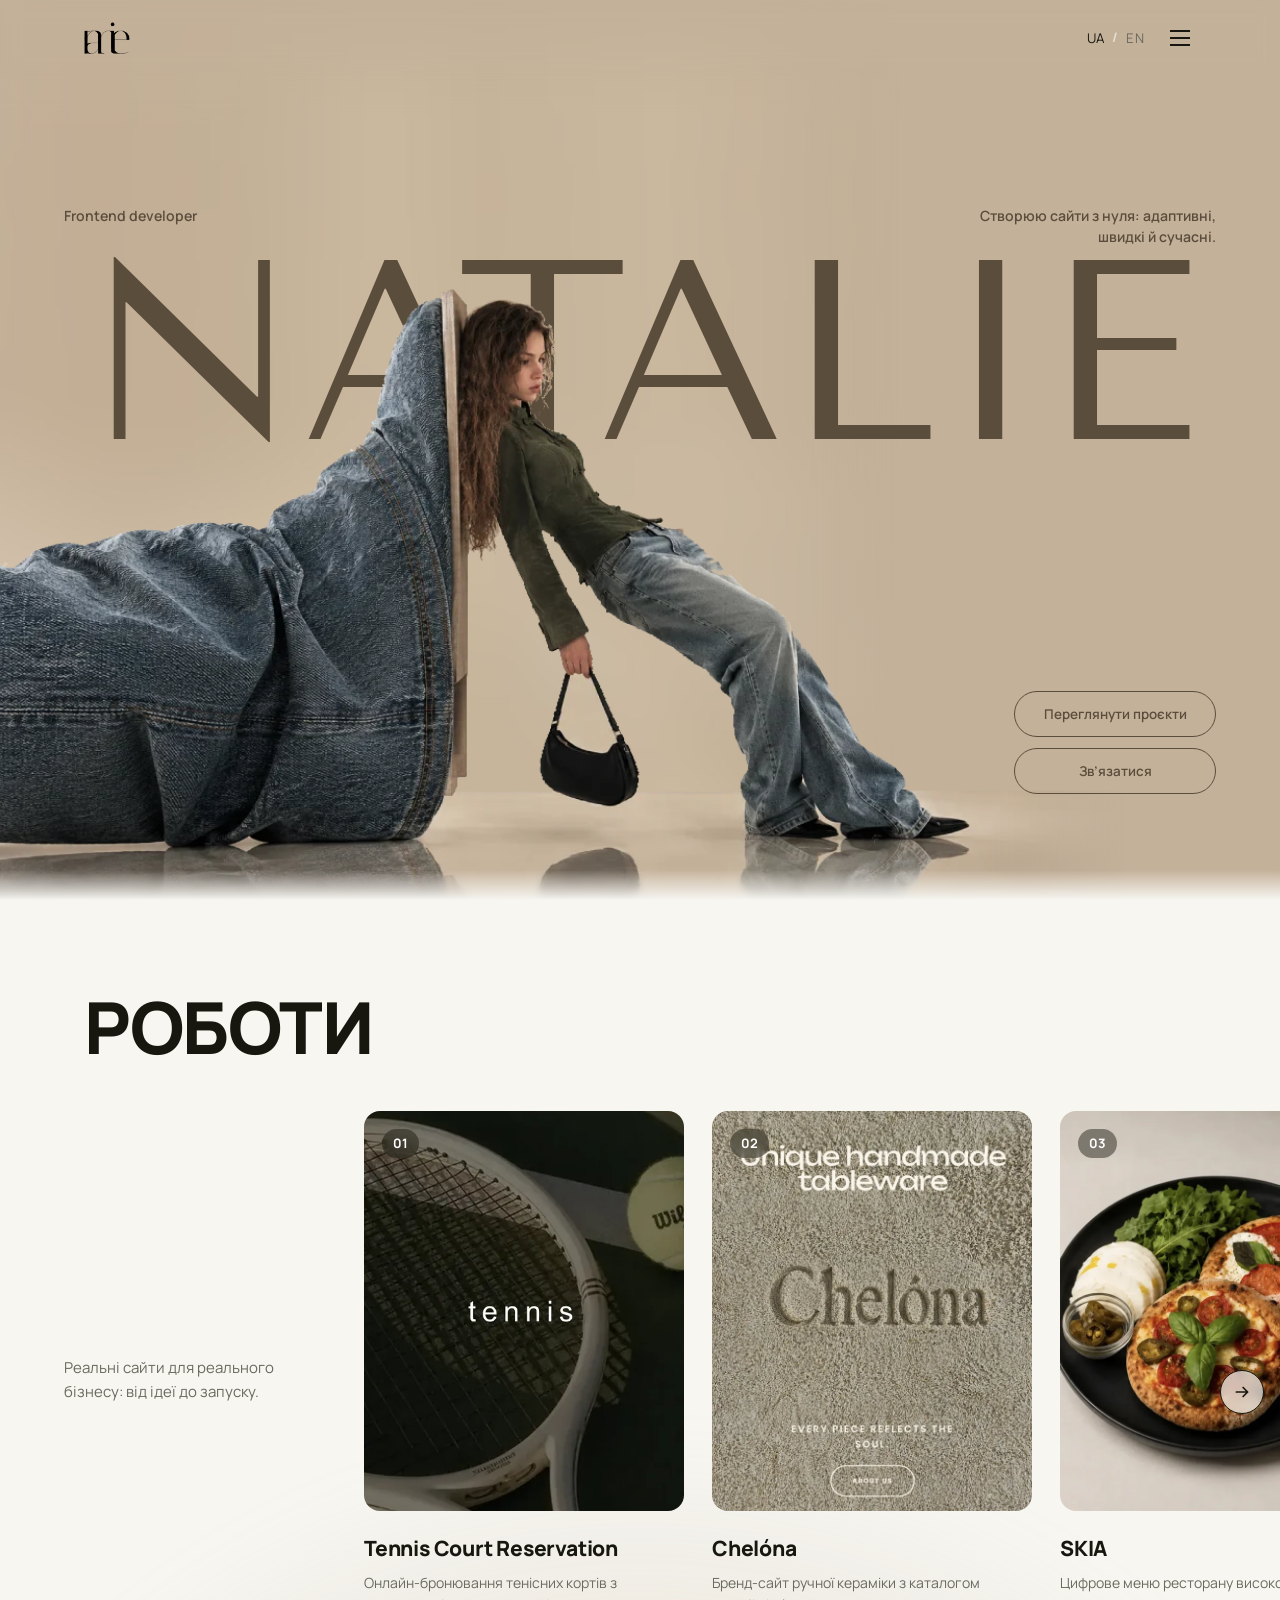
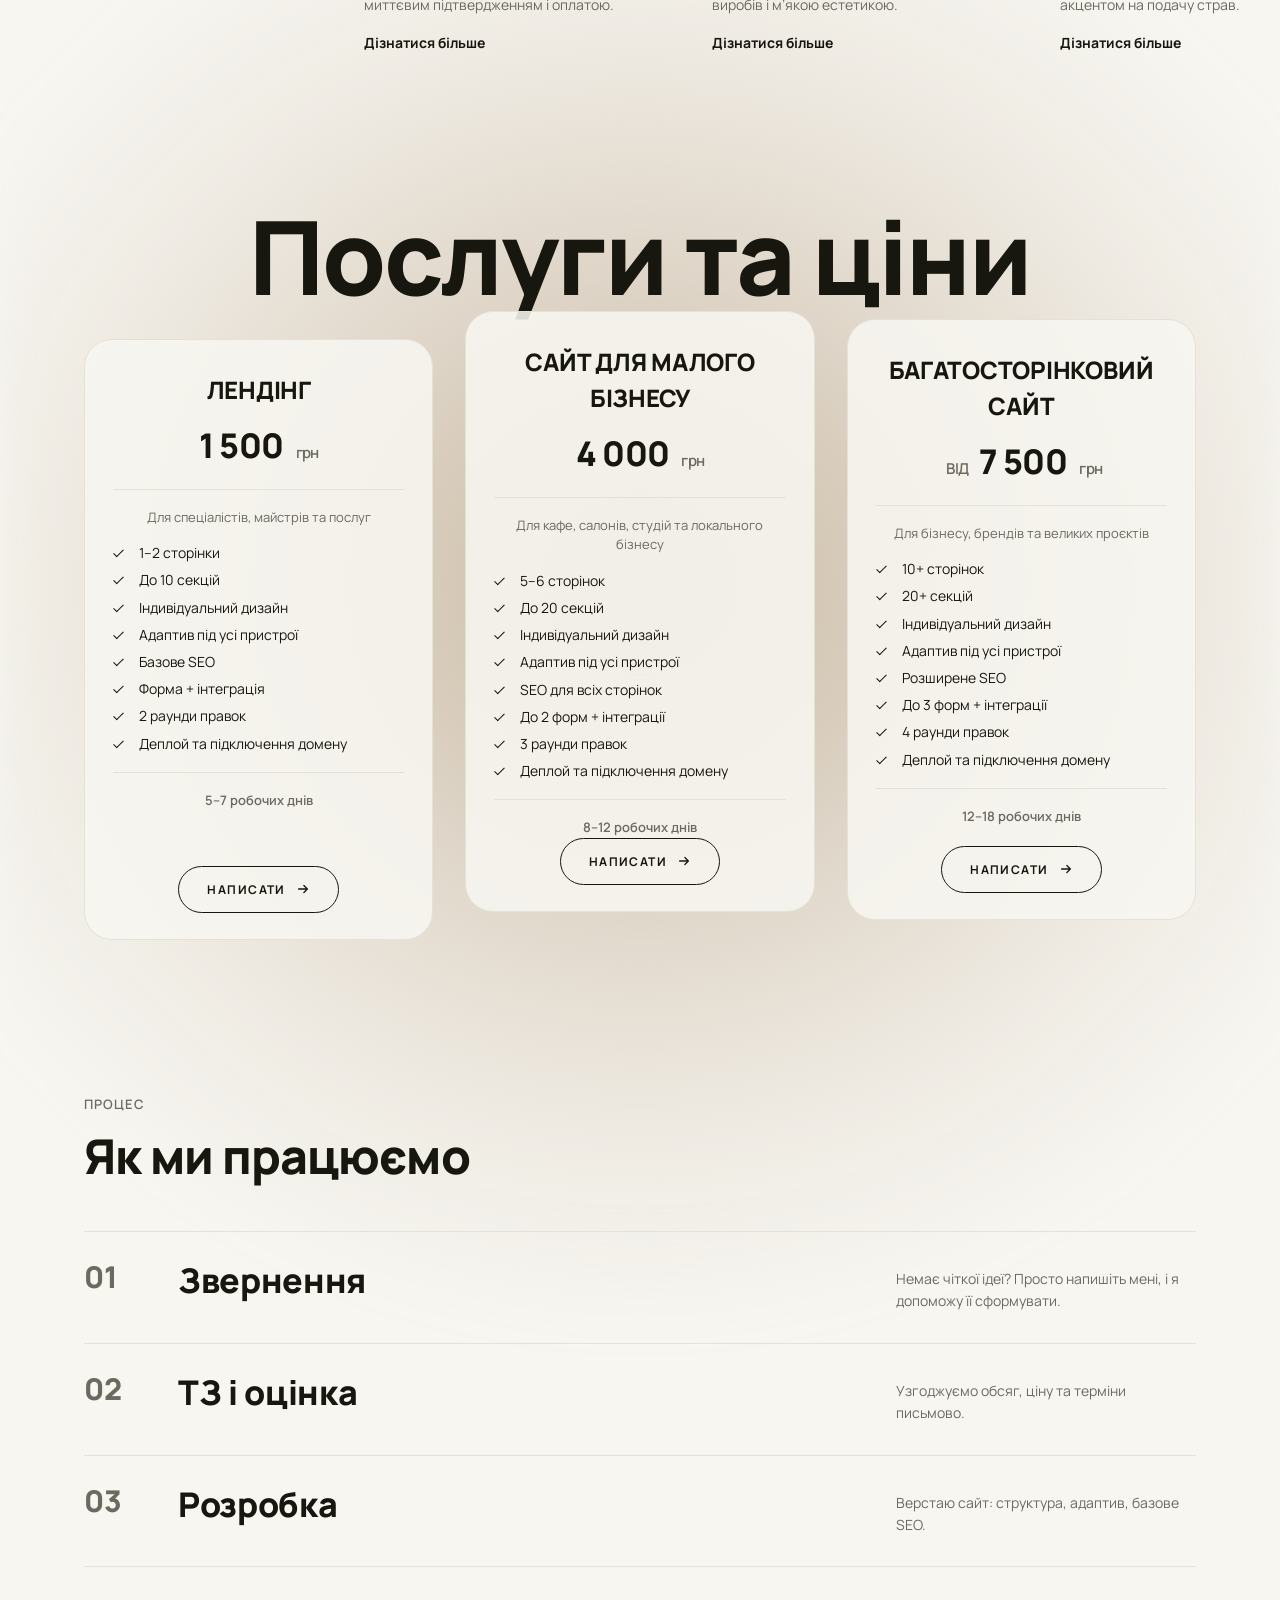
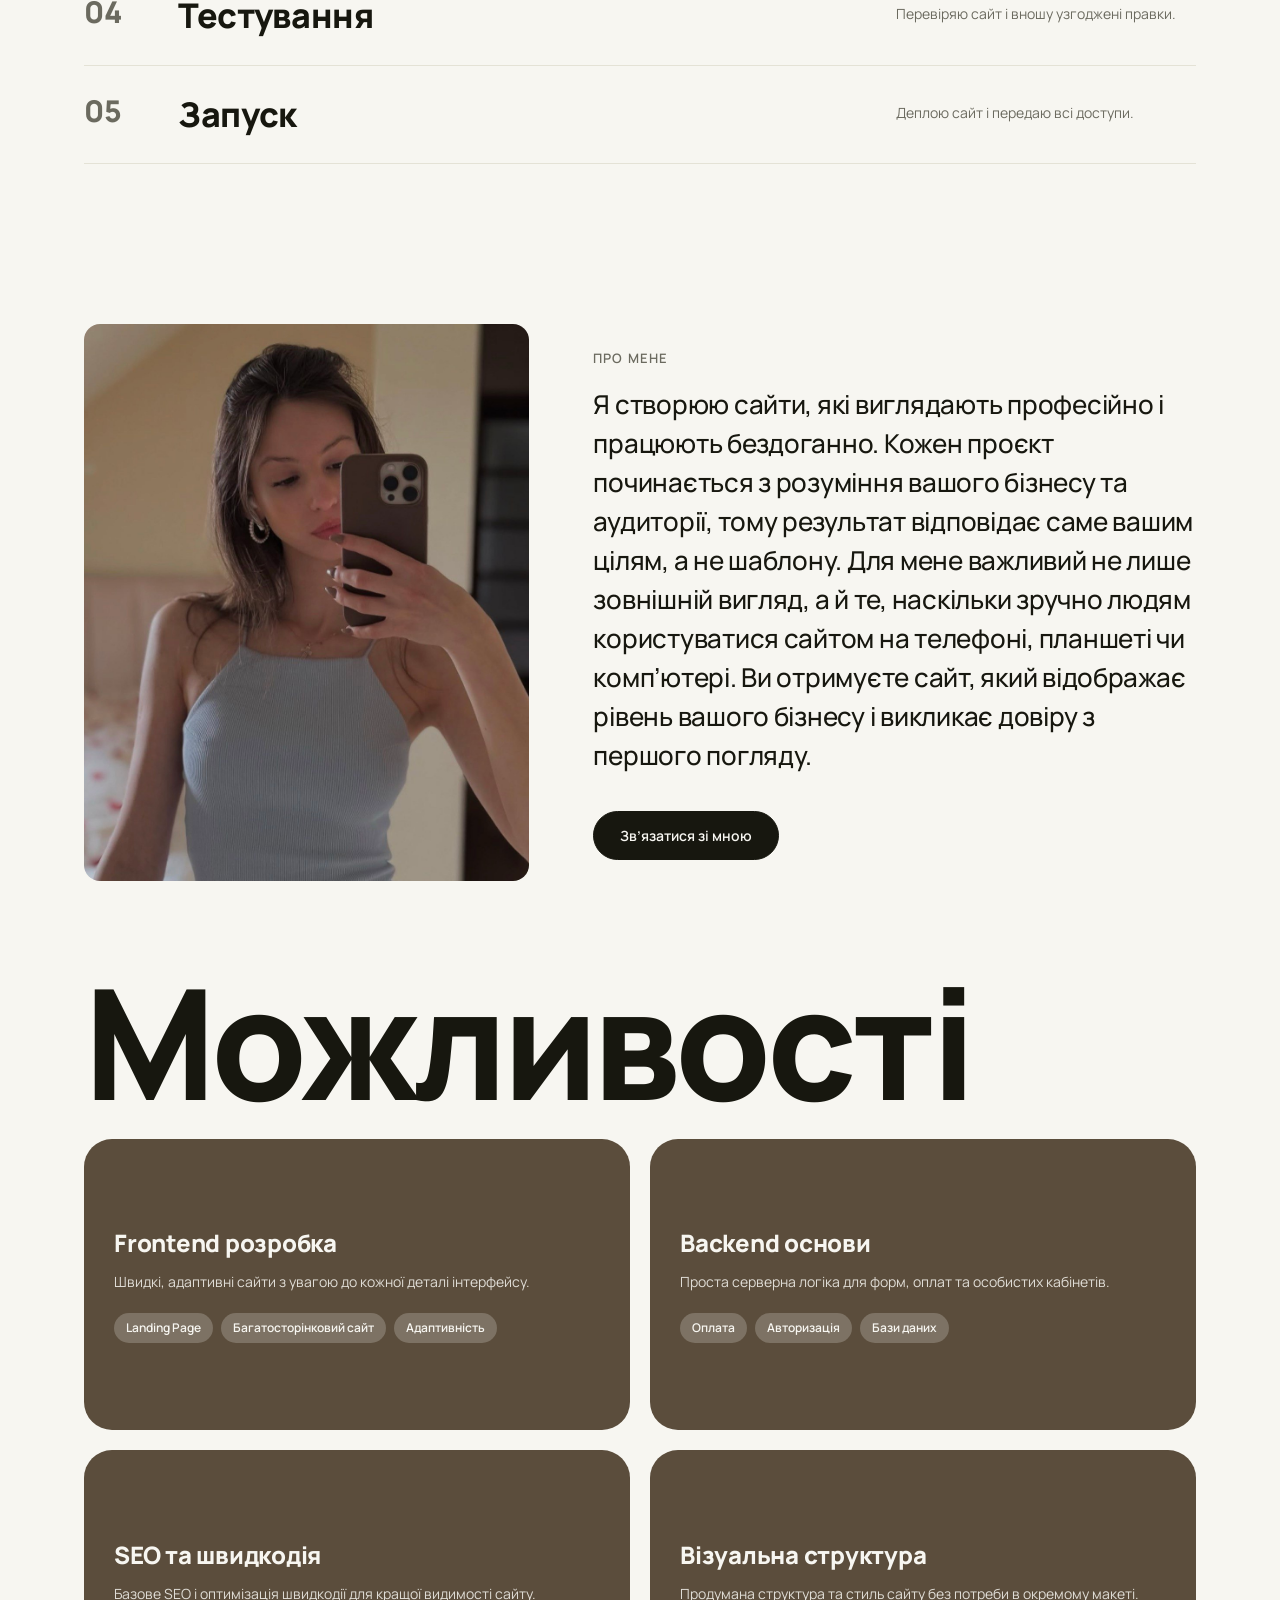
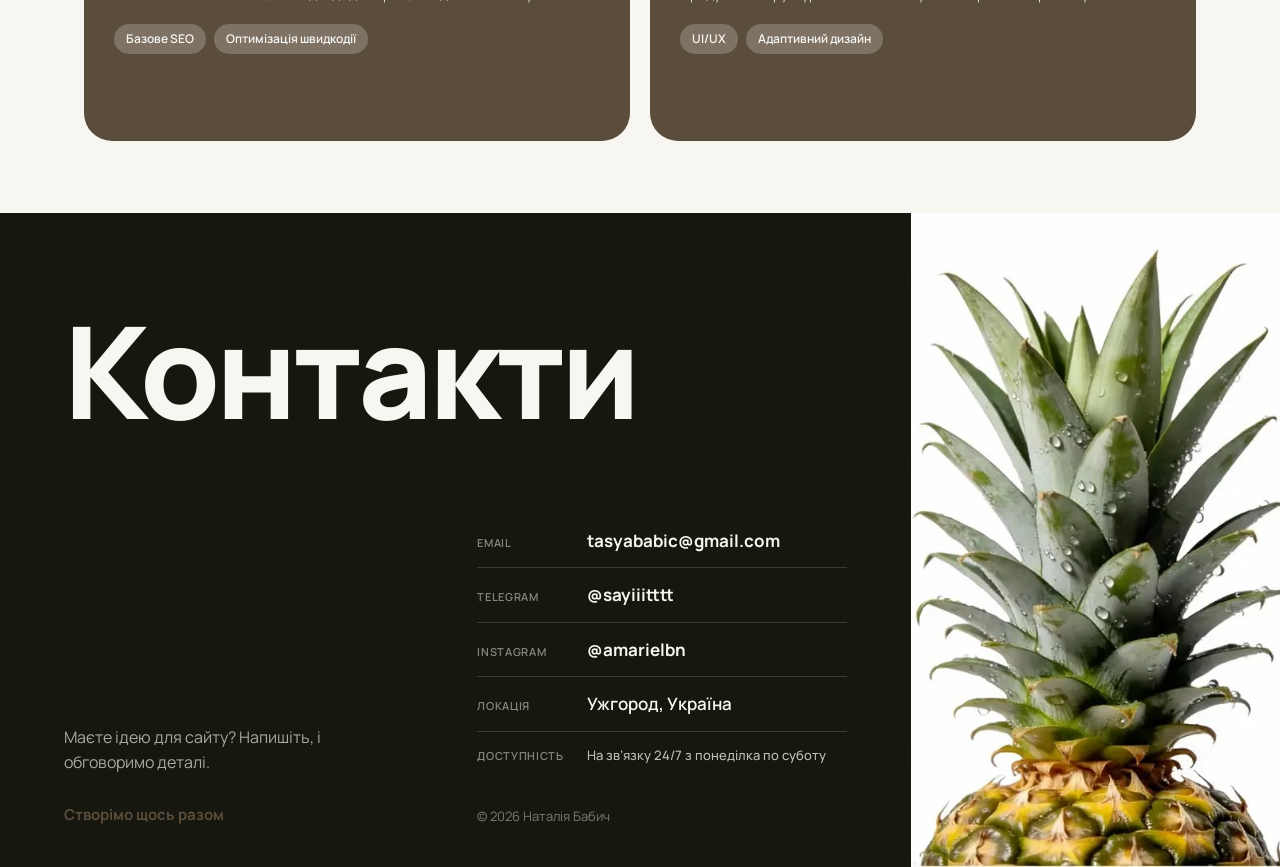
==== index.html @ 1474a28a "Center the NATALIE hero text horizontally" ====
<!DOCTYPE html>
<html lang="uk">
<head>
<meta charset="UTF-8" />
<meta name="viewport" content="width=device-width, initial-scale=1, maximum-scale=1, user-scalable=no" />
<title>Наталія Бабич, Frontend розробниця | Сайти для бізнесу</title>
<meta name="description" content="Створюю адаптивні, швидкі та сучасні сайти для малого бізнесу та спеціалістів. Індивідуальний код, базове SEO, доступні ціни." />
<meta name="author" content="Наталія Бабич" />
<link rel="canonical" href="https://amarielbn.vercel.app/" />

<meta property="og:type" content="website" />
<meta property="og:title" content="Наталія Бабич - Frontend розробниця" />
<meta property="og:description" content="Створюю адаптивні, швидкі та сучасні сайти для малого бізнесу та спеціалістів." />
<meta property="og:image" content="images/portfolio-photo1.jpeg" />
<meta name="twitter:card" content="summary_large_image" />

<link rel="icon" type="image/png" href="images/logo.png" />
<link rel="apple-touch-icon" href="images/logo.png" />
<link rel="preload" as="image" href="images/girl1.webp" fetchpriority="high" />
<link rel="preconnect" href="https://fonts.googleapis.com" />
<link rel="preconnect" href="https://fonts.gstatic.com" crossorigin />
<link href="https://fonts.googleapis.com/css2?family=Tenor+Sans&display=swap" rel="stylesheet" />
<link href="https://fonts.googleapis.com/css2?family=Manrope:wght@200;300;400;500;600;700;800&display=swap" rel="stylesheet" />

<link rel="stylesheet" href="css/variables.css?v=52" />
<link rel="stylesheet" href="css/base.css?v=52" />
<link rel="stylesheet" href="css/header.css?v=52" />
<link rel="stylesheet" href="css/hero.css?v=52" />
<link rel="stylesheet" href="css/projects.css?v=52" />
<link rel="stylesheet" href="css/services.css?v=52" />
<link rel="stylesheet" href="css/process.css?v=52" />
<link rel="stylesheet" href="css/about.css?v=52" />
<link rel="stylesheet" href="css/skills.css?v=52" />
<link rel="stylesheet" href="css/footer.css?v=52" />
<link rel="stylesheet" href="css/contact-modal.css?v=52" />

<script>
window.PAGE_I18N = {
  "__title": { uk: "Наталія Бабич - Frontend розробниця | Сайти для бізнесу", en: "Natalie Babych - Frontend Developer | Websites for Business" },
  "__description": { uk: "Створюю адаптивні, швидкі та сучасні сайти для малого бізнесу та спеціалістів. Індивідуальний код, базове SEO, доступні ціни.", en: "I build adaptive, fast and modern websites for small businesses and specialists. Custom code, basic SEO, accessible pricing." },

  "hero.eyebrow": { uk: "Frontend developer", en: "Frontend developer" },
  "hero.name.first": { uk: "Бабич", en: "Babych" },
  "hero.name.second": { uk: "Наталія", en: "Natalie" },
  "hero.tagline": { uk: "Створюю сайти з нуля: адаптивні, швидкі й сучасні.", en: "I build websites from scratch: adaptive, fast and modern." },
  "hero.cta.projects": { uk: "Переглянути проєкти", en: "View projects" },
  "hero.cta.contact": { uk: "Зв’язатися", en: "Get in touch" },

  "projects.title": { uk: "РОБОТИ", en: "WORK" },
  "projects.info": { uk: "Реальні сайти для реального бізнесу: від ідеї до запуску.", en: "Real websites for real businesses: from idea to launch." },
  "projects.learnMore": { uk: "Дізнатися більше", en: "Learn more" },

  "project.tennis.desc": { uk: "Онлайн-бронювання тенісних кортів з миттєвим підтвердженням і оплатою.", en: "Online tennis court booking with instant confirmation and payment." },
  "project.chelona.desc": { uk: "Бренд-сайт ручної кераміки з каталогом виробів і м’якою естетикою.", en: "A brand site for handmade ceramics with a soft aesthetic and product catalogue." },
  "project.skia.desc": { uk: "Цифрове меню ресторану високої кухні з акцентом на подачу страв.", en: "A digital menu for a fine-dining restaurant, focused on presenting each dish." },
  "project.vivienne.desc": { uk: "Портфоліо-сайт фотографки з портретною та lifestyle зйомкою.", en: "A portfolio site for a portrait and lifestyle photographer." },

  "services.tag": { uk: "Послуги", en: "Services" },
  "services.title": { uk: "Послуги та ціни", en: "Services & pricing" },




  "service.landing.name": { uk: "ЛЕНДІНГ", en: "LANDING PAGE" },
  "service.landing.for": { uk: "Для спеціалістів, майстрів та послуг", en: "For specialists, craftspeople and services" },
  "service.landing.f1": { uk: "1–2 сторінки", en: "1&ndash;2 pages" },
  "service.landing.f2": { uk: "До 10 секцій", en: "Up to 10 sections" },
  "service.landing.f3": { uk: "Індивідуальний дизайн", en: "Custom design" },
  "service.landing.f4": { uk: "Адаптив під усі пристрої", en: "Responsive on all devices" },
  "service.landing.f5": { uk: "Базове SEO", en: "Basic SEO" },
  "service.landing.f6": { uk: "Форма + інтеграція", en: "Form + integration" },
  "service.landing.f7": { uk: "2 раунди правок", en: "2 revision rounds" },
  "service.landing.f8": { uk: "Деплой та підключення домену", en: "Deployment and domain connection" },
  "service.landing.time": { uk: "5–7 робочих днів", en: "5&ndash;7 working days" },
  "service.business.name": { uk: "САЙТ ДЛЯ МАЛОГО БІЗНЕСУ", en: "SMALL BUSINESS WEBSITE" },
  "service.business.for": { uk: "Для кафе, салонів, студій та локального бізнесу", en: "For caf&eacute;s, salons, studios and local businesses" },
  "service.business.f1": { uk: "5–6 сторінок", en: "5&ndash;6 pages" },
  "service.business.f2": { uk: "До 20 секцій", en: "Up to 20 sections" },
  "service.business.f3": { uk: "Індивідуальний дизайн", en: "Custom design" },
  "service.business.f4": { uk: "Адаптив під усі пристрої", en: "Responsive on all devices" },
  "service.business.f5": { uk: "SEO для всіх сторінок", en: "SEO for all pages" },
  "service.business.f6": { uk: "До 2 форм + інтеграції", en: "Up to 2 forms + integrations" },
  "service.business.f7": { uk: "3 раунди правок", en: "3 revision rounds" },
  "service.business.f8": { uk: "Деплой та підключення домену", en: "Deployment and domain connection" },
  "service.business.time": { uk: "8–12 робочих днів", en: "8&ndash;12 working days" },
  "service.multipage.name": { uk: "БАГАТОСТОРІНКОВИЙ САЙТ", en: "MULTI-PAGE WEBSITE" },
  "service.multipage.for": { uk: "Для бізнесу, брендів та великих проєктів", en: "For businesses, brands and large projects" },
  "service.multipage.f1": { uk: "10+ сторінок", en: "10+ pages" },
  "service.multipage.f2": { uk: "20+ секцій", en: "20+ sections" },
  "service.multipage.f3": { uk: "Індивідуальний дизайн", en: "Custom design" },
  "service.multipage.f4": { uk: "Адаптив під усі пристрої", en: "Responsive on all devices" },
  "service.multipage.f5": { uk: "Розширене SEO", en: "Advanced SEO" },
  "service.multipage.f6": { uk: "До 3 форм + інтеграції", en: "Up to 3 forms + integrations" },
  "service.multipage.f7": { uk: "4 раунди правок", en: "4 revision rounds" },
  "service.multipage.f8": { uk: "Деплой та підключення домену", en: "Deployment and domain connection" },
  "service.multipage.time": { uk: "12–18 робочих днів", en: "12&ndash;18 working days" },
  "service.cta": { uk: "Написати", en: "Message me" },
  "service.priceFrom": { uk: "від", en: "from" },
  "service.currency": { uk: "грн", en: "UAH" },

  "process.tag": { uk: "Процес", en: "Process" },
  "process.title": { uk: "Як ми працюємо", en: "How we work" },

  "process.1.title": { uk: "Звернення", en: "Inquiry" },
  "process.1.summary": { uk: "Немає чіткої ідеї? Просто напишіть мені, і я допоможу її сформувати.", en: "No clear idea yet? Just reach out, and I’ll help you shape one." },
  "process.1.tag": { uk: "З ЧОГО ПОЧИНАЄМО", en: "WHERE WE START" },
  "process.1.p1": { uk: "Опис бізнесу і задачі", en: "Business and task overview" },
  "process.1.p2": { uk: "Перші уточнення", en: "First clarifying questions" },

  "process.2.title": { uk: "ТЗ і оцінка", en: "Scope & quote" },
  "process.2.summary": { uk: "Узгоджуємо обсяг, ціну та терміни письмово.", en: "We agree on scope, price and timeline in writing." },
  "process.2.tag": { uk: "СПІЛЬНА ТОЧКА ВІДЛІКУ", en: "A SHARED STARTING POINT" },
  "process.2.p1": { uk: "Технічне завдання", en: "Written scope of work" },
  "process.2.p2": { uk: "Фіксована ціна й термін", en: "Fixed price and deadline" },

  "process.3.title": { uk: "Розробка", en: "Design & build" },
  "process.3.summary": { uk: "Верстаю сайт: структура, адаптив, базове SEO.", en: "I build the site: structure, responsive layout, basic SEO." },
  "process.3.tag": { uk: "ДЕ НАРОДЖУЄТЬСЯ САЙТ", en: "WHERE THE SITE TAKES SHAPE" },
  "process.3.p1": { uk: "Індивідуальний код", en: "Custom-built code" },
  "process.3.p2": { uk: "Адаптація під усі екрани", en: "Adapted for every screen" },

  "process.4.title": { uk: "Тестування", en: "Testing" },
  "process.4.summary": { uk: "Перевіряю сайт і вношу узгоджені правки.", en: "I test the site and apply agreed revisions." },
  "process.4.tag": { uk: "ПЕРЕД ЗАПУСКОМ", en: "BEFORE LAUNCH" },
  "process.4.p1": { uk: "Кросбраузерна перевірка", en: "Cross-browser testing" },
  "process.4.p2": { uk: "Раунд правок у межах ТЗ", en: "Revisions within scope" },

  "process.5.title": { uk: "Запуск", en: "Launch" },
  "process.5.summary": { uk: "Деплою сайт і передаю всі доступи.", en: "I deploy the site and hand over full access." },
  "process.5.tag": { uk: "ГОТОВО ДО РОБОТИ", en: "READY TO GO" },
  "process.5.p1": { uk: "Підключення домену", en: "Domain connection" },
  "process.5.p2": { uk: "Готовий сайт у вас на руках", en: "A finished site, fully yours" },

  "about.tag": { uk: "Про мене", en: "About" },
  "about.text": {
    uk: "Я створюю сайти, які виглядають професійно і працюють бездоганно. Кожен проєкт починається з розуміння вашого бізнесу та аудиторії, тому результат відповідає саме вашим цілям, а не шаблону. Для мене важливий не лише зовнішній вигляд, а й те, наскільки зручно людям користуватися сайтом на телефоні, планшеті чи комп’ютері. Ви отримуєте сайт, який відображає рівень вашого бізнесу і викликає довіру з першого погляду.",
    en: "I build websites that look professional and work flawlessly. Every project starts with understanding your business and your audience, so the result matches your goals rather than a template. What matters to me is not only how a website looks, but how comfortably people can use it on a phone, tablet or desktop. You get a website that reflects the level of your business and builds trust from the very first look."
  },
  "about.cta": { uk: "Зв’язатися зі мною", en: "Get in touch" },

  "skills.headline": { uk: "Можливості", en: "Capabilities" },

  "skill.frontend.name": { uk: "Frontend розробка", en: "Frontend development" },
  "skill.frontend.desc": { uk: "Швидкі, адаптивні сайти з увагою до кожної деталі інтерфейсу.", en: "Fast, responsive websites with attention to every interface detail." },
  "skill.frontend.t1": { uk: "Landing Page", en: "Landing Page" },
  "skill.frontend.t2": { uk: "Багатосторінковий сайт", en: "Multi-page site" },
  "skill.frontend.t3": { uk: "Адаптивність", en: "Responsive design" },

  "skill.backend.name": { uk: "Backend основи", en: "Backend essentials" },
  "skill.backend.desc": { uk: "Проста серверна логіка для форм, оплат та особистих кабінетів.", en: "Simple server-side logic for forms, payments and user accounts." },
  "skill.backend.t1": { uk: "Оплата", en: "Payments" },
  "skill.backend.t2": { uk: "Авторизація", en: "Authentication" },
  "skill.backend.t3": { uk: "Бази даних", en: "Data storage" },

  "skill.seo.name": { uk: "SEO та швидкодія", en: "SEO & performance" },
  "skill.seo.desc": { uk: "Базове SEO і оптимізація швидкодії для кращої видимості сайту.", en: "Basic SEO and performance optimisation for better visibility." },
  "skill.seo.t1": { uk: "Базове SEO", en: "Basic SEO" },
  "skill.seo.t2": { uk: "Оптимізація швидкодії", en: "Speed optimisation" },

  "skill.design.name": { uk: "Візуальна структура", en: "Visual direction" },
  "skill.design.desc": { uk: "Продумана структура та стиль сайту без потреби в окремому макеті.", en: "A considered layout and style, no separate design file required." },
  "skill.design.t1": { uk: "UI/UX", en: "UI/UX" },
  "skill.design.t2": { uk: "Адаптивний дизайн", en: "Responsive design" }
};
</script>

<script type="application/ld+json">
{
  "@context": "https://schema.org",
  "@type": "ProfessionalService",
  "name": "Наталія Бабич, Frontend розробниця",
  "url": "https://amarielbn.vercel.app/",
  "image": "https://amarielbn.vercel.app/images/portfolio-photo1.jpeg",
  "description": "Розробка адаптивних, швидких сайтів для малого бізнесу та спеціалістів.",
  "email": "tasyababic@gmail.com",
  "areaServed": "UA",
  "founder": {
    "@type": "Person",
    "name": "Наталія Бабич"
  },
  "sameAs": [
    "https://t.me/sayiiitttt",
    "https://www.instagram.com/amarielbn?stkn=MTI4dDVxYmJ3NGdxbg%3D%3D&utm_source=qr"
  ]
}
</script>
</head>
<body>

<header class="header">
  <div class="container header__inner">
    <a href="#top" class="header__logo" aria-label="Наталія Бабич"><img src="images/logo.png" alt="Наталія Бабич" /></a>
    <nav class="header__nav">
      <ul class="header__nav-list">
        <li><a class="header__nav-link" data-i18n="nav.projects" href="#projects">Проєкти</a></li>
        <li><a class="header__nav-link" data-i18n="nav.services" href="#services">Послуги</a></li>
        <li><a class="header__nav-link" data-i18n="nav.process" href="#process">Процес</a></li>
        <li><a class="header__nav-link" data-i18n="nav.about" href="#about">Про мене</a></li>
        <li><a class="header__nav-link" data-i18n="nav.skills" href="#skills">Можливості</a></li>
        <li><a class="header__nav-link" data-i18n="nav.contact" href="#contact">Контакти</a></li>
      </ul>
      <div class="header__actions">
        <div class="lang-switch">
          <button class="lang-switch__btn" data-lang="uk">UA</button>
          <span class="lang-switch__divider">/</span>
          <button class="lang-switch__btn" data-lang="en">EN</button>
        </div>
        <button class="header__burger" aria-label="Menu">
          <span></span><span></span><span></span>
        </button>
      </div>
    </nav>
  </div>
</header>

<main id="top">

  <section class="hero" id="hero">
    <img class="hero__image hero__image--wall" src="images/wall.jpg" alt="" fetchpriority="high" decoding="async" />
    <h1 class="hero__name" translate="no">NATALIE</h1>
    <img class="hero__image hero__image--girl" src="images/girl1.webp" alt="Наталія Бабич" fetchpriority="high" decoding="async" />
    <div class="hero__blur" aria-hidden="true"></div>

    <div class="hero__content">
      <div class="hero__meta">
        <p class="hero__eyebrow" data-i18n="hero.eyebrow">Frontend developer</p>
        <p class="hero__tagline" data-i18n="hero.tagline">Створюю сайти з нуля: адаптивні, швидкі й сучасні.</p>
      </div>
      <div class="hero__actions">
        <a class="hero__btn" href="#projects" data-i18n="hero.cta.projects">Переглянути проєкти</a>
        <a class="hero__btn" href="#contact" data-i18n="hero.cta.contact">Зв&rsquo;язатися</a>
      </div>
    </div>
  </section>

  <section class="section projects" id="projects">
    <div class="container">
      <h2 class="section-title" data-i18n="projects.title">РОБОТИ</h2>
    </div>

    <div class="projects__row">
      <div class="projects__info">
        <p class="projects__info-text" data-i18n="projects.info">Реальні сайти для реального бізнесу: від ідеї до запуску.</p>
      </div>

      <div class="projects__track-wrap">
      <div class="projects__track hide-scrollbar">

        <a class="project-card" href="project/tennis-court-reservation.html">
          <div class="project-card__frame">
            <span class="project-card__num">01</span>
            <img src="images/tennis-img.webp" alt="превʼю проєкту Tennis Court Reservation" loading="lazy" />
          </div>
          <div class="project-card__body">
            <h3 class="project-card__name">Tennis Court Reservation</h3>
            <p class="project-card__desc" data-i18n="project.tennis.desc">Онлайн-бронювання тенісних кортів з миттєвим підтвердженням і оплатою.</p>
            <span class="project-card__link" data-i18n="projects.learnMore">Дізнатися більше
              <svg width="14" height="14" viewBox="0 0 16 16" fill="none"><path d="M3 8H13M13 8L9 4M13 8L9 12" stroke="currentColor" stroke-width="1.5" stroke-linecap="round" stroke-linejoin="round"/></svg>
            </span>
          </div>
        </a>

        <a class="project-card" href="project/chelona.html">
          <div class="project-card__frame">
            <span class="project-card__num">02</span>
            <img src="images/chelona-img.webp" alt="превʼю проєкту Chelóna" loading="lazy" />
          </div>
          <div class="project-card__body">
            <h3 class="project-card__name">Chel&oacute;na</h3>
            <p class="project-card__desc" data-i18n="project.chelona.desc">Бренд-сайт ручної кераміки з каталогом виробів і м&rsquo;якою естетикою.</p>
            <span class="project-card__link" data-i18n="projects.learnMore">Дізнатися більше
              <svg width="14" height="14" viewBox="0 0 16 16" fill="none"><path d="M3 8H13M13 8L9 4M13 8L9 12" stroke="currentColor" stroke-width="1.5" stroke-linecap="round" stroke-linejoin="round"/></svg>
            </span>
          </div>
        </a>

        <a class="project-card" href="project/skia.html">
          <div class="project-card__frame">
            <span class="project-card__num">03</span>
            <img src="images/menu-img.webp" alt="превʼю проєкту SKIA" loading="lazy" />
          </div>
          <div class="project-card__body">
            <h3 class="project-card__name">SKIA</h3>
            <p class="project-card__desc" data-i18n="project.skia.desc">Цифрове меню ресторану високої кухні з акцентом на подачу страв.</p>
            <span class="project-card__link" data-i18n="projects.learnMore">Дізнатися більше
              <svg width="14" height="14" viewBox="0 0 16 16" fill="none"><path d="M3 8H13M13 8L9 4M13 8L9 12" stroke="currentColor" stroke-width="1.5" stroke-linecap="round" stroke-linejoin="round"/></svg>
            </span>
          </div>
        </a>

        <a class="project-card" href="project/vivienne-beaumont.html">
          <div class="project-card__frame">
            <span class="project-card__num">04</span>
            <img src="images/vivienne-img.webp" alt="превʼю проєкту Vivienne Beaumont" loading="lazy" />
          </div>
          <div class="project-card__body">
            <h3 class="project-card__name">Vivienne Beaumont</h3>
            <p class="project-card__desc" data-i18n="project.vivienne.desc">Портфоліо-сайт фотографки з портретною та lifestyle зйомкою.</p>
            <span class="project-card__link" data-i18n="projects.learnMore">Дізнатися більше
              <svg width="14" height="14" viewBox="0 0 16 16" fill="none"><path d="M3 8H13M13 8L9 4M13 8L9 12" stroke="currentColor" stroke-width="1.5" stroke-linecap="round" stroke-linejoin="round"/></svg>
            </span>
          </div>
        </a>

      </div>
      <button type="button" class="projects__next" aria-label="Next projects">
        <svg width="18" height="18" viewBox="0 0 16 16" fill="none"><path d="M3 8H13M13 8L9 4M13 8L9 12" stroke="currentColor" stroke-width="1.5" stroke-linecap="round" stroke-linejoin="round"/></svg>
      </button>
      </div>
    </div>
  </section>

  <section class="section services" id="services">
    <div class="container">
      <h2 class="section-title services__title" data-i18n="services.title">Послуги та ціни</h2>

      <div class="services__grid" style="margin-top:40px;">

        <div class="service-card">
          <div class="service-card__top">
            <h3 class="service-card__name" data-i18n="service.landing.name">ЛЕНДІНГ</h3>
            <p class="service-card__for" data-i18n="service.landing.for">Для спеціалістів, майстрів та послуг</p>
            <p class="service-card__price">1 500 <span data-i18n="service.currency">грн</span></p>
          </div>
          <ul class="service-card__list">
            <li data-i18n="service.landing.f1">1–2 сторінки</li>
            <li data-i18n="service.landing.f2">До 10 секцій</li>
            <li data-i18n="service.landing.f3">Індивідуальний дизайн</li>
            <li data-i18n="service.landing.f4">Адаптив під усі пристрої</li>
            <li data-i18n="service.landing.f5">Базове SEO</li>
            <li data-i18n="service.landing.f6">Форма + інтеграція</li>
            <li data-i18n="service.landing.f7">2 раунди правок</li>
            <li data-i18n="service.landing.f8">Деплой та підключення домену</li>
          </ul>
          <p class="service-card__time" data-i18n="service.landing.time">5–7 робочих днів</p>
          <button type="button" class="service-card__cta js-contact-trigger">
            <span data-i18n="service.cta">Написати</span>
            <svg width="14" height="14" viewBox="0 0 16 16" fill="none"><path d="M3 8H13M13 8L9 4M13 8L9 12" stroke="currentColor" stroke-width="1.5" stroke-linecap="round" stroke-linejoin="round"/></svg>
          </button>
        </div>

        <div class="service-card">
          <div class="service-card__top">
            <h3 class="service-card__name" data-i18n="service.business.name">САЙТ ДЛЯ МАЛОГО БІЗНЕСУ</h3>
            <p class="service-card__for" data-i18n="service.business.for">Для кафе, салонів, студій та локального бізнесу</p>
            <p class="service-card__price">4 000 <span data-i18n="service.currency">грн</span></p>
          </div>
          <ul class="service-card__list">
            <li data-i18n="service.business.f1">5–6 сторінок</li>
            <li data-i18n="service.business.f2">До 20 секцій</li>
            <li data-i18n="service.business.f3">Індивідуальний дизайн</li>
            <li data-i18n="service.business.f4">Адаптив під усі пристрої</li>
            <li data-i18n="service.business.f5">SEO для всіх сторінок</li>
            <li data-i18n="service.business.f6">До 2 форм + інтеграції</li>
            <li data-i18n="service.business.f7">3 раунди правок</li>
            <li data-i18n="service.business.f8">Деплой та підключення домену</li>
          </ul>
          <p class="service-card__time" data-i18n="service.business.time">8–12 робочих днів</p>
          <button type="button" class="service-card__cta js-contact-trigger">
            <span data-i18n="service.cta">Написати</span>
            <svg width="14" height="14" viewBox="0 0 16 16" fill="none"><path d="M3 8H13M13 8L9 4M13 8L9 12" stroke="currentColor" stroke-width="1.5" stroke-linecap="round" stroke-linejoin="round"/></svg>
          </button>
        </div>

        <div class="service-card">
          <div class="service-card__top">
            <h3 class="service-card__name" data-i18n="service.multipage.name">БАГАТОСТОРІНКОВИЙ САЙТ</h3>
            <p class="service-card__for" data-i18n="service.multipage.for">Для бізнесу, брендів та великих проєктів</p>
            <p class="service-card__price"><span class="service-card__from" data-i18n="service.priceFrom">від</span> 7 500 <span data-i18n="service.currency">грн</span></p>
          </div>
          <ul class="service-card__list">
            <li data-i18n="service.multipage.f1">10+ сторінок</li>
            <li data-i18n="service.multipage.f2">20+ секцій</li>
            <li data-i18n="service.multipage.f3">Індивідуальний дизайн</li>
            <li data-i18n="service.multipage.f4">Адаптив під усі пристрої</li>
            <li data-i18n="service.multipage.f5">Розширене SEO</li>
            <li data-i18n="service.multipage.f6">До 3 форм + інтеграції</li>
            <li data-i18n="service.multipage.f7">4 раунди правок</li>
            <li data-i18n="service.multipage.f8">Деплой та підключення домену</li>
          </ul>
          <p class="service-card__time" data-i18n="service.multipage.time">12–18 робочих днів</p>
          <button type="button" class="service-card__cta js-contact-trigger">
            <span data-i18n="service.cta">Написати</span>
            <svg width="14" height="14" viewBox="0 0 16 16" fill="none"><path d="M3 8H13M13 8L9 4M13 8L9 12" stroke="currentColor" stroke-width="1.5" stroke-linecap="round" stroke-linejoin="round"/></svg>
          </button>
        </div>

      </div>
    </div>
  </section>

  <section class="section process" id="process">
    <div class="container">
      <p class="section-tag" data-i18n="process.tag">Процес</p>
      <h2 class="section-title" style="margin-bottom:48px;" data-i18n="process.title">Як ми працюємо</h2>

      <div class="process__list">

        <div class="process-item">
          <div class="process-item__row">
            <span class="process-item__num">01</span>
            <h3 class="process-item__title" data-i18n="process.1.title">Звернення</h3>
            <p class="process-item__summary" data-i18n="process.1.summary">Немає чіткої ідеї? Просто напишіть мені, і я допоможу її сформувати.</p>
          </div>
          <div class="process-item__extra">
            <span></span>
            <p class="process-item__tag" data-i18n="process.1.tag">З ЧОГО ПОЧИНАЄМО</p>
            <span></span>
          </div>
          <div class="process-item__extra">
            <span></span>
            <ul class="process-item__points">
              <li data-i18n="process.1.p1">Опис бізнесу і задачі</li>
              <li data-i18n="process.1.p2">Перші уточнення</li>
            </ul>
            <span></span>
          </div>
        </div>

        <div class="process-item">
          <div class="process-item__row">
            <span class="process-item__num">02</span>
            <h3 class="process-item__title" data-i18n="process.2.title">ТЗ і оцінка</h3>
            <p class="process-item__summary" data-i18n="process.2.summary">Узгоджуємо обсяг, ціну та терміни письмово.</p>
          </div>
          <div class="process-item__extra">
            <span></span>
            <p class="process-item__tag" data-i18n="process.2.tag">СПІЛЬНА ТОЧКА ВІДЛІКУ</p>
            <span></span>
          </div>
          <div class="process-item__extra">
            <span></span>
            <ul class="process-item__points">
              <li data-i18n="process.2.p1">Технічне завдання</li>
              <li data-i18n="process.2.p2">Фіксована ціна й термін</li>
            </ul>
            <span></span>
          </div>
        </div>

        <div class="process-item">
          <div class="process-item__row">
            <span class="process-item__num">03</span>
            <h3 class="process-item__title" data-i18n="process.3.title">Розробка</h3>
            <p class="process-item__summary" data-i18n="process.3.summary">Верстаю сайт: структура, адаптив, базове SEO.</p>
          </div>
          <div class="process-item__extra">
            <span></span>
            <p class="process-item__tag" data-i18n="process.3.tag">ДЕ НАРОДЖУЄТЬСЯ САЙТ</p>
            <span></span>
          </div>
          <div class="process-item__extra">
            <span></span>
            <ul class="process-item__points">
              <li data-i18n="process.3.p1">Індивідуальний код</li>
              <li data-i18n="process.3.p2">Адаптація під усі екрани</li>
            </ul>
            <span></span>
          </div>
        </div>

        <div class="process-item">
          <div class="process-item__row">
            <span class="process-item__num">04</span>
            <h3 class="process-item__title" data-i18n="process.4.title">Тестування</h3>
            <p class="process-item__summary" data-i18n="process.4.summary">Перевіряю сайт і вношу узгоджені правки.</p>
          </div>
          <div class="process-item__extra">
            <span></span>
            <p class="process-item__tag" data-i18n="process.4.tag">ПЕРЕД ЗАПУСКОМ</p>
            <span></span>
          </div>
          <div class="process-item__extra">
            <span></span>
            <ul class="process-item__points">
              <li data-i18n="process.4.p1">Кросбраузерна перевірка</li>
              <li data-i18n="process.4.p2">Раунд правок у межах ТЗ</li>
            </ul>
            <span></span>
          </div>
        </div>

        <div class="process-item">
          <div class="process-item__row">
            <span class="process-item__num">05</span>
            <h3 class="process-item__title" data-i18n="process.5.title">Запуск</h3>
            <p class="process-item__summary" data-i18n="process.5.summary">Деплою сайт і передаю всі доступи.</p>
          </div>
          <div class="process-item__extra">
            <span></span>
            <p class="process-item__tag" data-i18n="process.5.tag">ГОТОВО ДО РОБОТИ</p>
            <span></span>
          </div>
          <div class="process-item__extra">
            <span></span>
            <ul class="process-item__points">
              <li data-i18n="process.5.p1">Підключення домену</li>
              <li data-i18n="process.5.p2">Готовий сайт у вас на руках</li>
            </ul>
            <span></span>
          </div>
        </div>

      </div>
    </div>
  </section>

  <section class="about" id="about">
    <div class="container about__inner">
      <div class="about__photo">
        <img src="images/about-me-photo.jpeg" alt="Наталія Бабич" loading="lazy" decoding="async" />
      </div>
      <div>
        <p class="section-tag" data-i18n="about.tag">Про мене</p>
        <p class="about__text" data-i18n="about.text">Я створюю сайти, які виглядають професійно і працюють бездоганно. Кожен проєкт починається з розуміння вашого бізнесу та аудиторії, тому результат відповідає саме вашим цілям, а не шаблону. Для мене важливий не лише зовнішній вигляд, а й те, наскільки зручно людям користуватися сайтом на телефоні, планшеті чи комп&rsquo;ютері. Ви отримуєте сайт, який відображає рівень вашого бізнесу і викликає довіру з першого погляду.</p>
        <button type="button" class="btn btn--primary about__cta js-contact-trigger" data-i18n="about.cta">Зв&rsquo;язатися зі мною</button>
      </div>
    </div>
  </section>

  <section class="section skills" id="skills">
    <div class="container">
      <h2 class="skills__headline" data-i18n="skills.headline">Можливості</h2>

      <div class="skills__grid">

        <div class="skill-card">
          <h3 class="skill-card__name" data-i18n="skill.frontend.name">Frontend розробка</h3>
          <p class="skill-card__desc" data-i18n="skill.frontend.desc">Швидкі, адаптивні сайти з увагою до кожної деталі інтерфейсу.</p>
          <div class="skill-card__tags">
            <span class="skill-card__tag" data-i18n="skill.frontend.t1">Landing Page</span>
            <span class="skill-card__tag" data-i18n="skill.frontend.t2">Багатосторінковий сайт</span>
            <span class="skill-card__tag" data-i18n="skill.frontend.t3">Адаптивність</span>
          </div>
        </div>

        <div class="skill-card">
          <h3 class="skill-card__name" data-i18n="skill.backend.name">Backend основи</h3>
          <p class="skill-card__desc" data-i18n="skill.backend.desc">Проста серверна логіка для форм, оплат та особистих кабінетів.</p>
          <div class="skill-card__tags">
            <span class="skill-card__tag" data-i18n="skill.backend.t1">Оплата</span>
            <span class="skill-card__tag" data-i18n="skill.backend.t2">Авторизація</span>
            <span class="skill-card__tag" data-i18n="skill.backend.t3">Бази даних</span>
          </div>
        </div>

        <div class="skill-card">
          <h3 class="skill-card__name" data-i18n="skill.seo.name">SEO та швидкодія</h3>
          <p class="skill-card__desc" data-i18n="skill.seo.desc">Базове SEO і оптимізація швидкодії для кращої видимості сайту.</p>
          <div class="skill-card__tags">
            <span class="skill-card__tag" data-i18n="skill.seo.t1">Базове SEO</span>
            <span class="skill-card__tag" data-i18n="skill.seo.t2">Оптимізація швидкодії</span>
          </div>
        </div>

        <div class="skill-card">
          <h3 class="skill-card__name" data-i18n="skill.design.name">Візуальна структура</h3>
          <p class="skill-card__desc" data-i18n="skill.design.desc">Продумана структура та стиль сайту без потреби в окремому макеті.</p>
          <div class="skill-card__tags">
            <span class="skill-card__tag" data-i18n="skill.design.t1">UI/UX</span>
            <span class="skill-card__tag" data-i18n="skill.design.t2">Адаптивний дизайн</span>
          </div>
        </div>

      </div>
    </div>
  </section>

</main>

<footer class="footer" id="contact">
  <div class="footer__grid">
    <h2 class="footer__heading" data-i18n="footer.heading">Контакти</h2>

    <div class="footer__intro">
      <p class="footer__lead" data-i18n="footer.lead">Маєте ідею для сайту? Напишіть, і обговоримо деталі.</p>
      <p class="footer__closing" data-i18n="footer.closing">Створімо щось разом</p>
    </div>

    <div class="footer__details">
      <div class="footer__links">
        <div class="footer__link-row">
          <span class="footer__link-label" data-i18n="footer.label.email">Email</span>
          <a class="footer__link-value" href="https://mail.google.com/mail/?view=cm&amp;to=tasyababic@gmail.com" target="_blank" rel="noopener">tasyababic@gmail.com</a>
        </div>
        <div class="footer__link-row">
          <span class="footer__link-label" data-i18n="footer.label.telegram">Telegram</span>
          <a class="footer__link-value" href="https://t.me/sayiiitttt" target="_blank" rel="noopener">@sayiiitttt</a>
        </div>
        <div class="footer__link-row">
          <span class="footer__link-label" data-i18n="footer.label.instagram">Instagram</span>
          <a class="footer__link-value" href="https://www.instagram.com/amarielbn?stkn=MTI4dDVxYmJ3NGdxbg%3D%3D&amp;utm_source=qr" target="_blank" rel="noopener">@amarielbn</a>
        </div>
        <div class="footer__link-row">
          <span class="footer__link-label" data-i18n="footer.label.location">Локація</span>
          <span class="footer__link-value footer__link-value--static" data-i18n="footer.location">Ужгород, Україна</span>
        </div>
        <div class="footer__link-row footer__link-row--last">
          <span class="footer__link-label" data-i18n="footer.label.availability">Доступність</span>
          <span class="footer__link-value footer__link-value--static footer__link-value--small" data-i18n="footer.availability">На зв&rsquo;язку 24/7 з понеділка по суботу</span>
        </div>
      </div>

      <div class="footer__bottom">
        <span data-i18n="footer.rights">&copy; 2026 Наталія Бабич</span>
      </div>
    </div>

    <div class="footer__image">
      <img src="images/7-img-right.webp" alt="" loading="lazy" decoding="async" />
    </div>
  </div>
</footer>

<div class="contact-modal" id="contactModal">
  <div class="contact-modal__backdrop" data-contact-close></div>
  <div class="contact-modal__card" role="dialog" aria-modal="true">
    <button class="contact-modal__close" type="button" data-contact-close aria-label="Close">&times;</button>
    <p class="contact-modal__title" data-i18n="contact.title">Як вам зручніше написати?</p>
    <div class="contact-modal__options">
      <a class="contact-modal__option" href="https://mail.google.com/mail/?view=cm&amp;to=tasyababic@gmail.com" target="_blank" rel="noopener">
        <span class="contact-modal__option-icon">
          <svg width="16" height="16" viewBox="0 0 24 24" fill="none"><rect x="3" y="5" width="18" height="14" rx="2" stroke="currentColor" stroke-width="1.6"/><path d="M4 7l8 6 8-6" stroke="currentColor" stroke-width="1.6" stroke-linecap="round" stroke-linejoin="round"/></svg>
        </span>
        <span>Email</span>
      </a>
      <a class="contact-modal__option" href="https://www.instagram.com/amarielbn?stkn=MTI4dDVxYmJ3NGdxbg%3D%3D&amp;utm_source=qr" target="_blank" rel="noopener">
        <span class="contact-modal__option-icon">
          <svg width="16" height="16" viewBox="0 0 24 24" fill="none"><rect x="3.5" y="3.5" width="17" height="17" rx="5" stroke="currentColor" stroke-width="1.6"/><circle cx="12" cy="12" r="4" stroke="currentColor" stroke-width="1.6"/><circle cx="17.2" cy="6.8" r="1.1" fill="currentColor"/></svg>
        </span>
        <span>Instagram</span>
      </a>
      <a class="contact-modal__option" href="https://t.me/sayiiitttt" target="_blank" rel="noopener">
        <span class="contact-modal__option-icon">
          <svg width="16" height="16" viewBox="0 0 24 24" fill="none"><path d="M21 4L3 11.5l6 2M21 4l-3 16-8-6M21 4L9 13.5v5" stroke="currentColor" stroke-width="1.6" stroke-linecap="round" stroke-linejoin="round"/></svg>
        </span>
        <span>Telegram</span>
      </a>
    </div>
  </div>
</div>

<script src="js/i18n.js"></script>
<script src="js/main.js?v=52"></script>
<script src="js/process.js?v=52"></script>
<script src="js/contact-modal.js?v=52"></script>
</body>
</html>
---- css/variables.css ----
:root {
  --color-bg: #f7f6f1;
  --color-surface: #ffffff;
  --color-text: #17170f;
  --color-text-soft: #6b6a5f;
  --color-border: #e4e2d6;
  --color-accent: #5b4d3c;
  --color-accent-text: #f7f6f1;

  --font-base: "Manrope", "Helvetica Neue", Arial, sans-serif;

  --container-width: 1240px;
  --gutter: clamp(20px, 5vw, 64px);

  --radius-s: 8px;
  --radius-m: 16px;
  --radius-l: 28px;

  --ease: cubic-bezier(0.65, 0, 0.35, 1);
}
---- css/base.css ----
*,
*::before,
*::after {
  box-sizing: border-box;
}

html {
  scroll-behavior: smooth;
}

body {
  margin: 0;
  background: var(--color-bg);
  color: var(--color-text);
  font-family: var(--font-base);
  font-weight: 400;
  line-height: 1.5;
  -webkit-font-smoothing: antialiased;
}

img {
  max-width: 100%;
  display: block;
}

a {
  color: inherit;
  text-decoration: none;
}

button {
  font-family: inherit;
  cursor: pointer;
}

ul {
  margin: 0;
  padding: 0;
  list-style: none;
}

h1,
h2,
h3,
p {
  margin: 0;
}

.hide-scrollbar {
  scrollbar-width: none;
  -ms-overflow-style: none;
}

.hide-scrollbar::-webkit-scrollbar {
  display: none;
}

.container {
  width: 100%;
  max-width: var(--container-width);
  margin: 0 auto;
  padding: 0 var(--gutter);
}

.section {
  padding: 88px 0;
}

.section-tag {
  display: inline-block;
  font-size: 13px;
  font-weight: 600;
  letter-spacing: 0.08em;
  text-transform: uppercase;
  color: var(--color-text-soft);
  margin-bottom: 16px;
}

.section-title {
  font-size: clamp(32px, 4vw, 48px);
  font-weight: 800;
  letter-spacing: -0.02em;
  line-height: 1.1;
}

.btn {
  display: inline-flex;
  align-items: center;
  gap: 10px;
  padding: 14px 26px;
  border-radius: 999px;
  font-size: 14px;
  font-weight: 600;
  border: 1px solid var(--color-text);
  transition: background 0.3s var(--ease), color 0.3s var(--ease), border-color 0.3s var(--ease);
}

.btn--primary {
  background: var(--color-text);
  color: var(--color-bg);
}

.btn--primary:hover {
  background: var(--color-accent);
  border-color: var(--color-accent);
}

.btn--ghost {
  background: transparent;
  color: var(--color-text);
}

.btn--ghost:hover {
  background: var(--color-text);
  color: var(--color-bg);
}

@media (max-width: 640px) {
  .section {
    padding: 56px 0;
  }
}

html,
body {
  touch-action: pan-x pan-y;
  -webkit-text-size-adjust: 100%;
}

body {
  -webkit-user-select: none;
  user-select: none;
  -webkit-touch-callout: none;
}

input,
textarea,
select {
  -webkit-user-select: text;
  user-select: text;
}

img {
  -webkit-user-drag: none;
}

.reveal {
  opacity: 0;
  translate: 0 18px;
  transition: opacity 0.8s var(--ease), translate 0.8s var(--ease);
  transition-delay: var(--reveal-delay, 0s);
}

.reveal.is-visible {
  opacity: 1;
  translate: 0 0;
}

@media (prefers-reduced-motion: reduce) {
  .reveal {
    opacity: 1;
    translate: none;
    transition: none;
  }

  html {
    scroll-behavior: auto;
  }
}
---- css/header.css ----
.header {
  position: fixed;
  top: 0;
  left: 0;
  width: 100%;
  z-index: 100;
  background: rgba(247, 246, 241, 0);
  -webkit-backdrop-filter: blur(10px);
  backdrop-filter: blur(10px);
  transition: background-color 0.4s var(--ease);
}

.header.is-scrolled {
  background: rgba(247, 246, 241, 0.7);
}

.header__inner {
  display: flex;
  align-items: center;
  justify-content: space-between;
  height: 76px;
}

.header__logo {
  --lw: 46px;
  display: block;
  position: relative;
  width: var(--lw);
  height: calc(var(--lw) * 0.696);
  overflow: hidden;
  flex-shrink: 0;
}

.header__logo img {
  position: absolute;
  max-width: none;
  width: calc(var(--lw) / 0.336);
  left: calc(var(--lw) / 0.336 * -0.332);
  top: calc(var(--lw) / 0.336 * -0.366);
  filter: brightness(0);
}

@media (max-width: 640px) {
  .header__logo {
    --lw: 38px;
  }
}

.header__nav {
  display: flex;
  align-items: center;
  gap: 18px;
}

.header__nav-list {
  position: fixed;
  top: 76px;
  left: 0;
  width: 100%;
  display: flex;
  flex-direction: column;
  gap: 0;
  background: var(--color-bg);
  border-bottom: 1px solid var(--color-border);
  transform: translateY(-8px);
  opacity: 0;
  pointer-events: none;
  transition: opacity 0.25s var(--ease), transform 0.25s var(--ease);
}

.header__nav-list.is-open {
  opacity: 1;
  transform: translateY(0);
  pointer-events: auto;
}

.header__nav-list .header__nav-link {
  display: block;
  padding: 16px var(--gutter);
  border-top: 1px solid var(--color-border);
  width: 100%;
  font-size: 16px;
}

.header__actions {
  display: flex;
  align-items: center;
  gap: 18px;
}

.lang-switch {
  display: flex;
  align-items: center;
  gap: 6px;
  font-size: 13px;
  font-weight: 700;
}

.lang-switch__btn {
  background: none;
  border: none;
  padding: 4px 2px;
  color: var(--color-text-soft);
  letter-spacing: 0.02em;
}

.lang-switch__btn.is-active {
  color: var(--color-text);
}

.lang-switch__divider {
  color: var(--color-border);
}

.header__burger {
  display: flex;
  flex-direction: column;
  justify-content: center;
  gap: 5px;
  width: 32px;
  height: 32px;
  background: none;
  border: none;
}

.header__burger span {
  display: block;
  height: 2px;
  width: 100%;
  background: var(--color-text);
  transition: transform 0.3s var(--ease), opacity 0.3s var(--ease);
}

.header__burger.is-open span:nth-child(1) {
  transform: translateY(7px) rotate(45deg);
}

.header__burger.is-open span:nth-child(2) {
  opacity: 0;
}

.header__burger.is-open span:nth-child(3) {
  transform: translateY(-7px) rotate(-45deg);
}
---- css/hero.css ----
.hero {
  --hero-h: min(100vh, max(560px, 95vw));
  --img-size: min(var(--hero-h), 111vw);
  --head-y: calc(var(--hero-h) - 0.54 * var(--img-size));
  --name-size: min(20vw, 36vh);
  --up: 0px;
  --btn-up: 0px;
  position: relative;
  height: var(--hero-h);
  background: #c4b19a;
  overflow: hidden;
  -webkit-mask-image: linear-gradient(to bottom, #000 calc(100% - 30px), transparent);
  mask-image: linear-gradient(to bottom, #000 calc(100% - 30px), transparent);
}

.hero__image {
  position: absolute;
  left: 0;
  bottom: 0;
  width: var(--img-size);
  height: var(--img-size);
  max-width: none;
  object-fit: cover;
  -webkit-mask-image: linear-gradient(to bottom, transparent, #000 14%), linear-gradient(to right, #000 88%, transparent);
  -webkit-mask-composite: source-in;
  mask-image: linear-gradient(to bottom, transparent, #000 14%), linear-gradient(to right, #000 88%, transparent);
  mask-composite: intersect;
}

.hero__blur {
  position: absolute;
  left: 0;
  right: 0;
  bottom: 0;
  height: 30px;
  z-index: 2;
  pointer-events: none;
}

.hero__blur::before,
.hero__blur::after {
  content: "";
  position: absolute;
  left: 0;
  right: 0;
  bottom: 0;
}

.hero__blur::before {
  top: 0;
  -webkit-backdrop-filter: blur(3px);
  backdrop-filter: blur(3px);
  -webkit-mask-image: linear-gradient(to bottom, transparent, #000 70%);
  mask-image: linear-gradient(to bottom, transparent, #000 70%);
}

.hero__blur::after {
  height: 50%;
  -webkit-backdrop-filter: blur(10px);
  backdrop-filter: blur(10px);
  -webkit-mask-image: linear-gradient(to bottom, transparent, #000 90%);
  mask-image: linear-gradient(to bottom, transparent, #000 90%);
}

.hero__content {
  position: absolute;
  inset: 0;
  z-index: 3;
  pointer-events: none;
  padding: 0 var(--gutter);
}

.hero__meta {
  position: absolute;
  left: var(--gutter);
  right: var(--gutter);
  bottom: calc(var(--hero-h) - var(--head-y) + 0.62 * var(--name-size) + 8px + var(--up));
  display: flex;
  justify-content: space-between;
  gap: 24px;
}

.hero__eyebrow,
.hero__tagline {
  font-size: clamp(12px, 1.1vw, 15px);
  font-weight: 600;
  color: #5b4d3c;
  line-height: 1.45;
}

.hero__tagline {
  max-width: 280px;
  text-align: right;
}

.hero__name {
  position: absolute;
  z-index: 0;
  font-family: "Tenor Sans", var(--font-base);
  left: 0;
  right: 0;
  text-align: center;
  top: calc(var(--head-y) - 0.74 * var(--name-size) - var(--up));
  font-size: var(--name-size);
  font-weight: 400;
  line-height: 1;
  letter-spacing: 0;
  color: #5b4d3c;
  white-space: nowrap;
}

.hero__actions {
  pointer-events: auto;
  position: absolute;
  right: var(--gutter);
  bottom: calc(0.1 * var(--hero-h) + 16px + var(--btn-up));
  display: flex;
  flex-direction: column;
  gap: 0.8em;
  font-size: clamp(11px, 1.05vw, 15px);
}

.hero__btn {
  display: flex;
  align-items: center;
  justify-content: center;
  min-width: 15em;
  padding: 0.9em 1.6em;
  border: 1px solid #5b4d3c;
  border-radius: 999px;
  background: transparent;
  color: #5b4d3c;
  font-size: 1em;
  font-weight: 600;
  white-space: nowrap;
  transition: background 0.3s var(--ease), color 0.3s var(--ease), border-color 0.3s var(--ease);
}

.hero__btn:hover {
  background: #5b4d3c;
  border-color: #5b4d3c;
  color: var(--color-bg);
}

@media (min-width: 641px) and (max-width: 1100px) {
  .hero {
    --up: calc(0.07 * var(--hero-h));
    --btn-up: calc(0.08 * var(--hero-h));
  }
}

@media (min-width: 1101px) {
  .hero__image--girl {
    transform: scale(1.25);
    transform-origin: left bottom;
  }
}

@media (max-width: 640px) {
  .hero {
    --hero-h: 600px;
    --name-size: 19.5vw;
    --btn-room: 104px;
  }

  .hero__meta {
    bottom: calc(var(--hero-h) - var(--head-y) + var(--btn-room) + 0.62 * var(--name-size) + 16px);
    flex-direction: column;
    gap: 4px;
  }

  .hero__tagline {
    text-align: left;
  }

  .hero__name {
    top: calc(var(--head-y) - var(--btn-room) - 0.74 * var(--name-size));
  }

  .hero__actions {
    top: calc(var(--head-y) - var(--btn-room) + 0.2 * var(--name-size) + 16px);
    bottom: auto;
    left: auto;
    right: var(--gutter);
    align-items: flex-end;
    font-size: 9px;
    gap: 6px;
  }
}
---- css/projects.css ----
.projects {
  overflow: hidden;
}

.projects .container {
  margin-bottom: 40px;
}

.projects .section-title {
  font-size: clamp(44px, 5.6vw, 76px);
}

.projects__row {
  position: relative;
}

.projects__info {
  position: absolute;
  top: 0;
  bottom: 0;
  left: 0;
  width: 340px;
  z-index: 2;
  display: flex;
  align-items: center;
  padding: 0 28px 24px var(--gutter);
  pointer-events: none;
}

.projects__info-text {
  max-width: 260px;
  font-size: 15px;
  color: var(--color-text-soft);
  line-height: 1.6;
}

.projects__track {
  display: flex;
  gap: 28px;
  overflow-x: auto;
  overflow-y: hidden;
  overscroll-behavior-x: contain;
  padding: 4px var(--gutter) 24px 364px;
  position: relative;
  z-index: 1;
  -webkit-mask-image: linear-gradient(to right, transparent 0, transparent 231px, #000 340px);
  mask-image: linear-gradient(to right, transparent 0, transparent 231px, #000 340px);
}

.project-card {
  flex: 0 0 320px;
  display: flex;
  flex-direction: column;
}

.project-card__frame {
  position: relative;
  aspect-ratio: 4 / 5;
  border-radius: var(--radius-m);
  overflow: hidden;
  background: var(--color-border);
}

.project-card__frame img {
  width: 100%;
  height: 100%;
  object-fit: cover;
  transition: transform 0.6s var(--ease);
}

.project-card:hover .project-card__frame img {
  transform: scale(1.05);
}

.project-card__num {
  position: absolute;
  top: 18px;
  left: 18px;
  font-size: 13px;
  font-weight: 700;
  color: #fff;
  background: rgba(23, 23, 15, 0.45);
  padding: 5px 11px;
  border-radius: 999px;
  backdrop-filter: blur(6px);
}

.project-card__body {
  padding-top: 22px;
}

.project-card__name {
  font-size: 21px;
  font-weight: 800;
  letter-spacing: -0.01em;
}

.project-card__desc {
  margin-top: 8px;
  font-size: 14px;
  color: var(--color-text-soft);
  line-height: 1.55;
}

.project-card__link {
  margin-top: 16px;
  display: inline-flex;
  align-items: center;
  gap: 8px;
  font-size: 14px;
  font-weight: 700;
}

.project-card__link svg {
  transition: transform 0.25s var(--ease);
}

.project-card:hover .project-card__link svg {
  transform: translateX(4px);
}

@media (max-width: 640px) {
  .projects__row {
    display: flex;
    flex-direction: column;
  }

  .projects__info {
    position: static;
    width: auto;
    padding: 0 var(--gutter) 20px;
    background: none;
  }

  .projects__info-text {
    max-width: none;
  }

  .projects__track {
    padding: 4px var(--gutter) 24px;
    -webkit-mask-image: none;
    mask-image: none;
  }

  .project-card {
    flex-basis: 78vw;
  }
}

.projects__track-wrap {
  position: relative;
}

.projects__next {
  position: absolute;
  top: 50%;
  right: 16px;
  transform: translateY(-50%);
  z-index: 3;
  width: 44px;
  height: 44px;
  border-radius: 50%;
  border: 1px solid var(--color-text);
  background: rgba(247, 246, 241, 0.7);
  -webkit-backdrop-filter: blur(6px);
  backdrop-filter: blur(6px);
  color: var(--color-text);
  display: flex;
  align-items: center;
  justify-content: center;
  transition: opacity 0.3s var(--ease), background 0.3s var(--ease), color 0.3s var(--ease);
}

.projects__next:hover {
  background: var(--color-text);
  color: var(--color-bg);
}

.projects__next.is-hidden {
  opacity: 0;
  pointer-events: none;
}

@media (max-width: 640px) {
  .projects__next {
    width: 38px;
    height: 38px;
    right: 10px;
  }
}

@media (max-width: 640px) {
  .projects__info {
    order: 3;
    align-self: flex-end;
    padding: 4px var(--gutter) 0 var(--gutter);
    text-align: right;
  }

  .projects__info-text {
    margin-left: auto;
    max-width: 260px;
    font-size: 14px;
  }

  .projects__track {
    gap: 12px;
  }

  .project-card {
    flex: 0 0 calc((100vw - 2 * var(--gutter) - 12px) / 2);
  }

  .project-card__num {
    top: 8px;
    left: 8px;
    font-size: 10px;
    padding: 3px 8px;
  }

  .project-card__body {
    padding-top: 14px;
  }

  .project-card__name {
    font-size: 14px;
  }

  .project-card__desc {
    font-size: 11.5px;
    margin-top: 4px;
    line-height: 1.45;
  }

  .project-card__link {
    margin-top: 8px;
    font-size: 12px;
  }

  .projects .container {
    margin-bottom: 20px;
  }
}

@media (max-width: 640px) {
  .projects {
    padding: 40px 0 8px;
  }

  .projects__track {
    padding-bottom: 8px;
  }

  .projects__info {
    padding-top: 0;
  }

  .projects .container {
    margin-bottom: 16px;
  }
}
---- css/services.css ----
.services .container {
  text-align: center;
}

.services__title {
  font-size: clamp(44px, min(8vw, 12.5vh), 112px);
  line-height: 1;
  margin-top: -24px;
  margin-bottom: clamp(8px, 2.2vh, 20px);
}

.services__grid {
  text-align: left;
  display: grid;
  grid-template-columns: repeat(3, 1fr);
  gap: 32px;
  align-items: stretch;
}

.service-card:nth-child(2) {
  transform: translateY(-28px);
}

.service-card:nth-child(3) {
  transform: translateY(-20px);
}

.service-card {
  position: relative;
  overflow: hidden;
  border-radius: var(--radius-l);
  background: rgba(247, 246, 241, 0.88);
  border: 1px solid var(--color-border);
  padding: clamp(18px, 3.6vh, 32px) 28px clamp(16px, 2.9vh, 26px);
  min-height: 0;
  text-align: center;
  display: flex;
  flex-direction: column;
}

.service-card::before {
  content: "";
  position: absolute;
  left: 0;
  right: 0;
  bottom: 0;
  height: 0%;
  background: linear-gradient(to top, rgb(196, 177, 154) 0%, rgba(196, 177, 154, 0.55) 55%, rgba(196, 177, 154, 0) 100%);
  transition: height 0.65s var(--ease);
  z-index: 0;
  pointer-events: none;
}

.service-card.is-active::before {
  height: 60%;
}

@media (hover: hover) {
  .service-card:hover::before,
  .service-card:focus-within::before {
    height: 60%;
  }
}

.service-card__top {
  position: relative;
  z-index: 1;
  display: flex;
  flex-direction: column;
  align-items: center;
}

.service-card__name {
  order: 1;
  font-size: 24px;
  font-weight: 800;
  letter-spacing: -0.01em;
}

.service-card__price {
  order: 2;
  margin-top: 12px;
  font-size: 34px;
  font-weight: 800;
  letter-spacing: -0.02em;
}

.service-card__price span {
  font-size: 15px;
  font-weight: 600;
  color: var(--color-text-soft);
  margin-left: 6px;
}

.service-card__for {
  order: 3;
  width: 100%;
  margin-top: 18px;
  padding-top: 18px;
  border-top: 1px solid var(--color-border);
  font-size: 13px;
  color: var(--color-text-soft);
  line-height: 1.5;
}

.service-card__list {
  position: relative;
  z-index: 1;
  margin-top: 16px;
  margin-bottom: 18px;
  padding-bottom: 18px;
  border-bottom: 1px solid var(--color-border);
  display: flex;
  flex-direction: column;
  gap: clamp(3px, 0.8vh, 7px);
  text-align: left;
}

.service-card__list li {
  font-size: clamp(11.5px, 1.55vh, 14px);
  color: var(--color-text);
  padding-left: 26px;
  position: relative;
  line-height: 1.45;
}

.service-card__list li::before {
  content: "";
  position: absolute;
  left: 3px;
  top: 4px;
  width: 5px;
  height: 10px;
  border-right: 1.5px solid currentColor;
  border-bottom: 1.5px solid currentColor;
  transform: rotate(45deg);
}

.service-card__cta {
  position: relative;
  z-index: 1;
  margin: auto auto 0;
  display: inline-flex;
  align-items: center;
  gap: 10px;
  background: none;
  border: 1px solid var(--color-text);
  border-radius: 999px;
  padding: clamp(9px, 1.55vh, 14px) 28px;
  color: inherit;
  font-size: 12px;
  font-weight: 700;
  letter-spacing: 0.12em;
  text-transform: uppercase;
  width: fit-content;
}

.services {
  position: relative;
}

.services::before {
  content: "";
  position: absolute;
  top: -40%;
  bottom: -40%;
  left: 0;
  right: 0;
  background: radial-gradient(
    ellipse 62% 50% at 50% 50%,
    rgba(196, 177, 154, 0.85) 0%,
    rgba(196, 177, 154, 0.65) 25%,
    rgba(196, 177, 154, 0.38) 50%,
    rgba(196, 177, 154, 0.14) 75%,
    rgba(196, 177, 154, 0) 100%
  );
  filter: blur(24px);
  pointer-events: none;
  z-index: -1;
}

.services > .container {
  position: relative;
  z-index: 1;
}

@media (max-width: 640px) {
  .service-card:nth-child(2),
  .service-card:nth-child(3) {
    transform: none;
  }

  .service-card {
    min-height: 0;
  }

  .services__title {
    margin-top: 0;
  }
}

.services {
  padding-top: clamp(48px, 7vh, 88px);
  padding-bottom: clamp(48px, 7vh, 88px);
}

.services__grid {
  margin-top: clamp(16px, 3.5vh, 40px) !important;
}

.service-card__list li.is-extra,
.m-extra {
  display: none;
}

@media (max-width: 640px) {
  .service-card__list li.is-extra {
    display: block;
  }

  .m-extra {
    display: inline;
  }

  .services__grid {
    grid-template-columns: 1fr;
    gap: 18px;
  }

  .service-card {
    width: 100%;
    max-width: 420px;
    margin: 0 auto;
    padding: 24px 20px 22px;
  }

  .service-card__name {
    font-size: 21px;
  }

  .service-card__price {
    font-size: 28px;
    margin-top: 8px;
  }

  .service-card__for {
    margin-top: 14px;
    padding-top: 14px;
    font-size: 12px;
  }

  .service-card__list {
    margin-top: 14px;
    margin-bottom: 16px;
    padding-bottom: 16px;
    gap: 8px;
  }

  .service-card__list li {
    font-size: 13px;
    padding-left: 22px;
  }

  .service-card__cta {
    margin-top: 0;
    padding: 11px 24px;
  }
}

.service-card__from {
  font-size: 15px;
  font-weight: 600;
  color: var(--color-text-soft);
  margin-right: 4px;
  text-transform: uppercase;
}

.service-card__time {
  position: relative;
  z-index: 1;
  text-align: center;
  font-size: 13px;
  font-weight: 600;
  color: var(--color-text-soft);
  margin: 0;
}
---- css/process.css ----
.process__list {
  border-top: 1px solid var(--color-border);
}

.process-item {
  border-bottom: 1px solid var(--color-border);
  padding: 30px 0;
  cursor: default;
}

.process-item__row {
  display: grid;
  grid-template-columns: 70px 1fr 300px;
  gap: 24px;
  align-items: start;
}

.process-item__num {
  font-size: 30px;
  font-weight: 800;
  color: var(--color-text-soft);
  line-height: 1;
}

.process-item__title {
  font-size: clamp(24px, 3vw, 34px);
  font-weight: 800;
  letter-spacing: -0.01em;
  line-height: 1.1;
  transition: color 0.4s var(--ease);
}

.process-item.is-active .process-item__title {
  color: var(--color-accent);
}

.process-item__summary {
  font-size: 14px;
  color: var(--color-text-soft);
  line-height: 1.6;
  padding-top: 6px;
}

.process-item__extra {
  display: grid;
  grid-template-columns: 70px 1fr 300px;
  gap: 24px;
  max-height: 0;
  opacity: 0;
  overflow: hidden;
  transition: max-height 0.55s var(--ease), opacity 0.4s var(--ease), margin-top 0.55s var(--ease);
}

.process-item.is-active .process-item__extra {
  max-height: 160px;
  opacity: 1;
  margin-top: 20px;
}

.process-item__tag {
  grid-column: 2 / 3;
  font-size: 12px;
  font-weight: 600;
  letter-spacing: 0.04em;
  color: var(--color-text-soft);
  margin-bottom: 12px;
}

.process-item__points {
  grid-column: 2 / 3;
  display: flex;
  flex-direction: column;
  gap: 6px;
}

.process-item__points li {
  font-size: 14px;
  font-weight: 600;
}

@media (max-width: 640px) {
  .process-item__row,
  .process-item__extra {
    grid-template-columns: 44px 1fr;
  }

  .process-item__summary {
    grid-column: 1 / -1;
    padding-top: 14px;
  }

  .process-item__tag,
  .process-item__points {
    grid-column: 1 / -1;
  }

  .process-item__num {
    font-size: 22px;
  }
}
---- css/about.css ----
.about {
  padding: 72px 0 32px;
  display: flex;
  align-items: center;
}

.about__inner {
  display: grid;
  grid-template-columns: 0.85fr 1.15fr;
  gap: 64px;
  align-items: center;
  width: 100%;
}

.about__photo {
  aspect-ratio: 4 / 5;
  border-radius: var(--radius-m);
  overflow: hidden;
  background: var(--color-border);
}

.about__photo img {
  width: 100%;
  height: 100%;
  object-fit: cover;
}

.about__text {
  font-size: clamp(20px, 2.4vw, 26px);
  font-weight: 500;
  line-height: 1.5;
  letter-spacing: -0.01em;
}

.about__cta {
  margin-top: 36px;
}

@media (max-width: 640px) {
  .about {
    padding: 72px 0 32px;
  }

  .about__inner {
    grid-template-columns: 1fr;
    gap: 36px;
  }

  .about__photo {
    max-width: 320px;
  }
}

@media (max-width: 640px) {
  .about__inner {
    display: block;
  }

  .about__inner::after {
    content: "";
    display: block;
    clear: both;
  }

  .about__photo {
    float: left;
    width: 42%;
    max-width: none;
    margin: 4px 16px 8px 0;
  }

  .about__text {
    font-size: 15px;
    line-height: 1.55;
  }

  .about__cta {
    margin-top: 20px;
    clear: both;
  }
}
---- css/skills.css ----
.skills {
  min-height: 100vh;
  padding: 56px 0 72px;
  scroll-margin-top: 76px;
  display: flex;
  flex-direction: column;
}

.skills > .container {
  flex: 1;
  display: flex;
  flex-direction: column;
}

.skills__headline {
  font-size: clamp(64px, 12vw, 160px);
  font-weight: 800;
  letter-spacing: -0.03em;
  line-height: 0.95;
  margin-bottom: 24px;
}

.skills__grid {
  display: grid;
  grid-template-columns: 1fr 1fr;
  grid-auto-rows: 1fr;
  gap: 20px;
  flex: 1;
}

.skill-card {
  background: var(--color-accent);
  color: var(--color-accent-text);
  border-radius: var(--radius-l);
  padding: 28px 30px;
  min-height: 0;
  justify-content: center;
  display: flex;
  flex-direction: column;
}

.skill-card__name {
  font-size: 24px;
  font-weight: 800;
  letter-spacing: -0.01em;
}

.skill-card__desc {
  margin-top: 10px;
  font-size: 14px;
  opacity: 0.85;
  line-height: 1.55;
}

.skill-card__tags {
  margin-top: 20px;
  display: flex;
  flex-wrap: wrap;
  gap: 8px;
}

.skill-card__tag {
  font-size: 12px;
  font-weight: 600;
  padding: 6px 12px;
  border-radius: 999px;
  background: rgba(247, 246, 241, 0.22);
}

@media (max-width: 640px) {
  .skills {
    min-height: auto;
  }

  .skill-card {
    padding: 32px 28px;
  }

  .skills__grid {
    grid-template-columns: 1fr;
  }
}

@media (min-width: 641px) and (max-width: 1100px) and (min-aspect-ratio: 1/2) and (max-aspect-ratio: 1/1) {
  .skills {
    min-height: auto;
  }

  .skill-card {
    min-height: 260px;
  }
}

@media (max-width: 640px) {
  .skills__headline {
    font-size: clamp(40px, 14vw, 64px);
    margin-bottom: 20px;
  }

  .skills__grid {
    grid-template-columns: 1fr 1fr;
    gap: 12px;
  }

  .skill-card {
    padding: 18px 14px;
    border-radius: 20px;
    justify-content: flex-start;
  }

  .skill-card__name {
    font-size: 16px;
  }

  .skill-card__desc {
    font-size: 12px;
    margin-top: 8px;
  }

  .skill-card__tags {
    margin-top: 12px;
    gap: 6px;
  }

  .skill-card__tag {
    font-size: 10px;
    padding: 4px 8px;
  }
}
---- css/footer.css ----
.footer {
  background: var(--color-text);
  color: var(--color-bg);
  display: flex;
  flex-direction: column;
}

.footer__grid {
  display: grid;
  grid-template-columns: 1.1fr 1fr 0.85fr;
  grid-template-rows: auto 1fr;
  row-gap: 28px;
}

.footer__heading {
  grid-column: 1 / 3;
  padding: calc(76px + 24px) var(--gutter) 0;
  font-size: clamp(72px, 10vw, 168px);
  font-weight: 800;
  letter-spacing: -0.03em;
  line-height: 0.9;
}

.footer__intro {
  padding: 0 var(--gutter) 40px;
  display: flex;
  flex-direction: column;
  justify-content: flex-end;
}

.footer__lead {
  max-width: 340px;
  font-size: 16px;
  color: rgba(247, 246, 241, 0.65);
  line-height: 1.6;
}

.footer__closing {
  margin-top: 28px;
  font-size: 15px;
  font-weight: 700;
  color: var(--color-accent);
}

.footer__details {
  padding: 0 var(--gutter) 40px 0;
  display: flex;
  flex-direction: column;
  justify-content: flex-end;
}

.footer__links {
  display: flex;
  flex-direction: column;
}

.footer__link-row {
  display: flex;
  align-items: baseline;
  gap: 18px;
  padding: 14px 0;
  border-bottom: 1px solid rgba(247, 246, 241, 0.15);
}

.footer__link-row--last {
  border-bottom: none;
}

.footer__link-label {
  font-size: 11px;
  font-weight: 600;
  letter-spacing: 0.06em;
  text-transform: uppercase;
  color: rgba(247, 246, 241, 0.5);
  width: 92px;
  flex-shrink: 0;
}

.footer__link-value {
  font-size: 17px;
  font-weight: 700;
  transition: color 0.25s var(--ease);
}

a.footer__link-value:hover {
  color: var(--color-accent);
}

.footer__link-value--static {
  font-weight: 600;
}

.footer__link-value--small {
  font-size: 13px;
  font-weight: 500;
  line-height: 1.5;
  color: rgba(247, 246, 241, 0.75);
}

.footer__bottom {
  margin-top: 28px;
  font-size: 13px;
  color: rgba(247, 246, 241, 0.45);
}

.footer__image {
  grid-column: 3;
  grid-row: 1 / -1;
  position: relative;
  overflow: hidden;
}

.footer__image::before {
  content: "";
  display: block;
  height: calc(76px + 24px + 0.9 * clamp(72px, 10vw, 168px) + 28px);
}

.footer__image::after {
  content: "";
  display: block;
  padding-top: 111.28%;
}

.footer__image img {
  position: absolute;
  inset: 0;
  width: 100%;
  height: 100%;
  object-fit: cover;
}

@media (max-width: 640px) {
  .footer__grid {
    grid-template-columns: 1fr;
  }

  .footer__heading {
    grid-column: 1;
  }

  .footer__image {
    grid-column: 1;
    grid-row: auto;
    order: -1;
  }

  .footer__image::before,
  .footer__image::after {
    display: none;
  }

  .footer__image img {
    position: static;
    height: auto;
  }

  .footer__heading {
    padding-top: 40px;
  }

  .footer__intro {
    padding: 48px var(--gutter) 24px;
  }

  .footer__details {
    padding: 0 var(--gutter) 48px;
  }
}

@media (max-width: 640px) {
  .footer__image {
    display: none;
  }
}
---- css/contact-modal.css ----
.contact-modal {
  position: fixed;
  inset: 0;
  z-index: 200;
  display: flex;
  align-items: center;
  justify-content: center;
  visibility: hidden;
  opacity: 0;
  transition: opacity 0.25s var(--ease), visibility 0.25s var(--ease);
}

.contact-modal.is-open {
  visibility: visible;
  opacity: 1;
}

.contact-modal__backdrop {
  position: absolute;
  inset: 0;
  background: rgba(23, 23, 15, 0.55);
  backdrop-filter: blur(4px);
}

.contact-modal__card {
  position: relative;
  width: min(360px, calc(100% - 40px));
  background: var(--color-surface);
  border-radius: var(--radius-l);
  padding: 32px 28px 28px;
  transform: translateY(12px) scale(0.98);
  transition: transform 0.3s var(--ease);
}

.contact-modal.is-open .contact-modal__card {
  transform: translateY(0) scale(1);
}

.contact-modal__close {
  position: absolute;
  top: 16px;
  right: 16px;
  width: 32px;
  height: 32px;
  border: none;
  background: var(--color-bg);
  border-radius: 50%;
  font-size: 18px;
  line-height: 1;
  color: var(--color-text-soft);
}

.contact-modal__title {
  font-size: 18px;
  font-weight: 800;
  letter-spacing: -0.01em;
  padding-right: 24px;
}

.contact-modal__options {
  margin-top: 20px;
  display: flex;
  flex-direction: column;
  gap: 10px;
}

.contact-modal__option {
  display: flex;
  align-items: center;
  gap: 12px;
  padding: 14px 16px;
  border-radius: var(--radius-s);
  border: 1px solid var(--color-border);
  font-size: 15px;
  font-weight: 600;
  transition: border-color 0.25s var(--ease), background 0.25s var(--ease);
}

.contact-modal__option:hover {
  border-color: var(--color-accent);
  background: var(--color-bg);
}

.contact-modal__option-icon {
  display: flex;
  align-items: center;
  justify-content: center;
  width: 34px;
  height: 34px;
  border-radius: 50%;
  background: var(--color-bg);
  flex-shrink: 0;
}
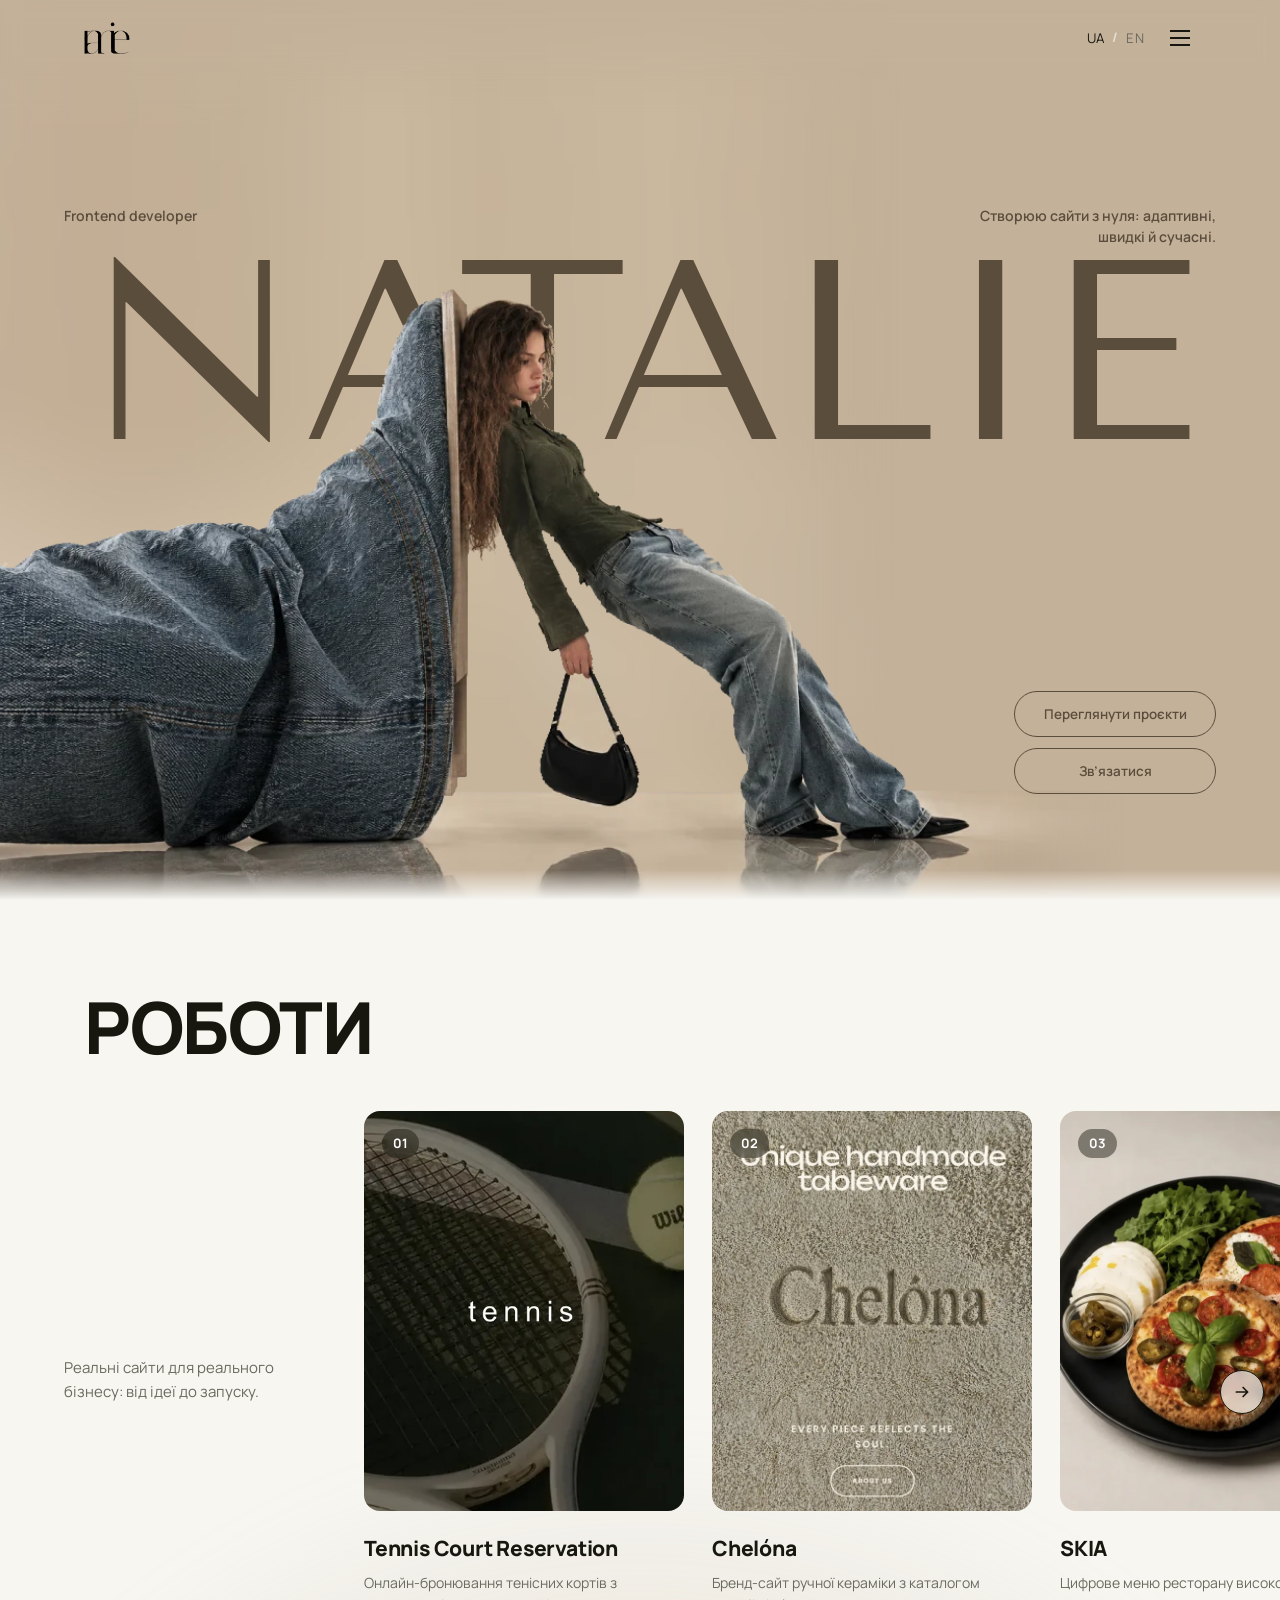
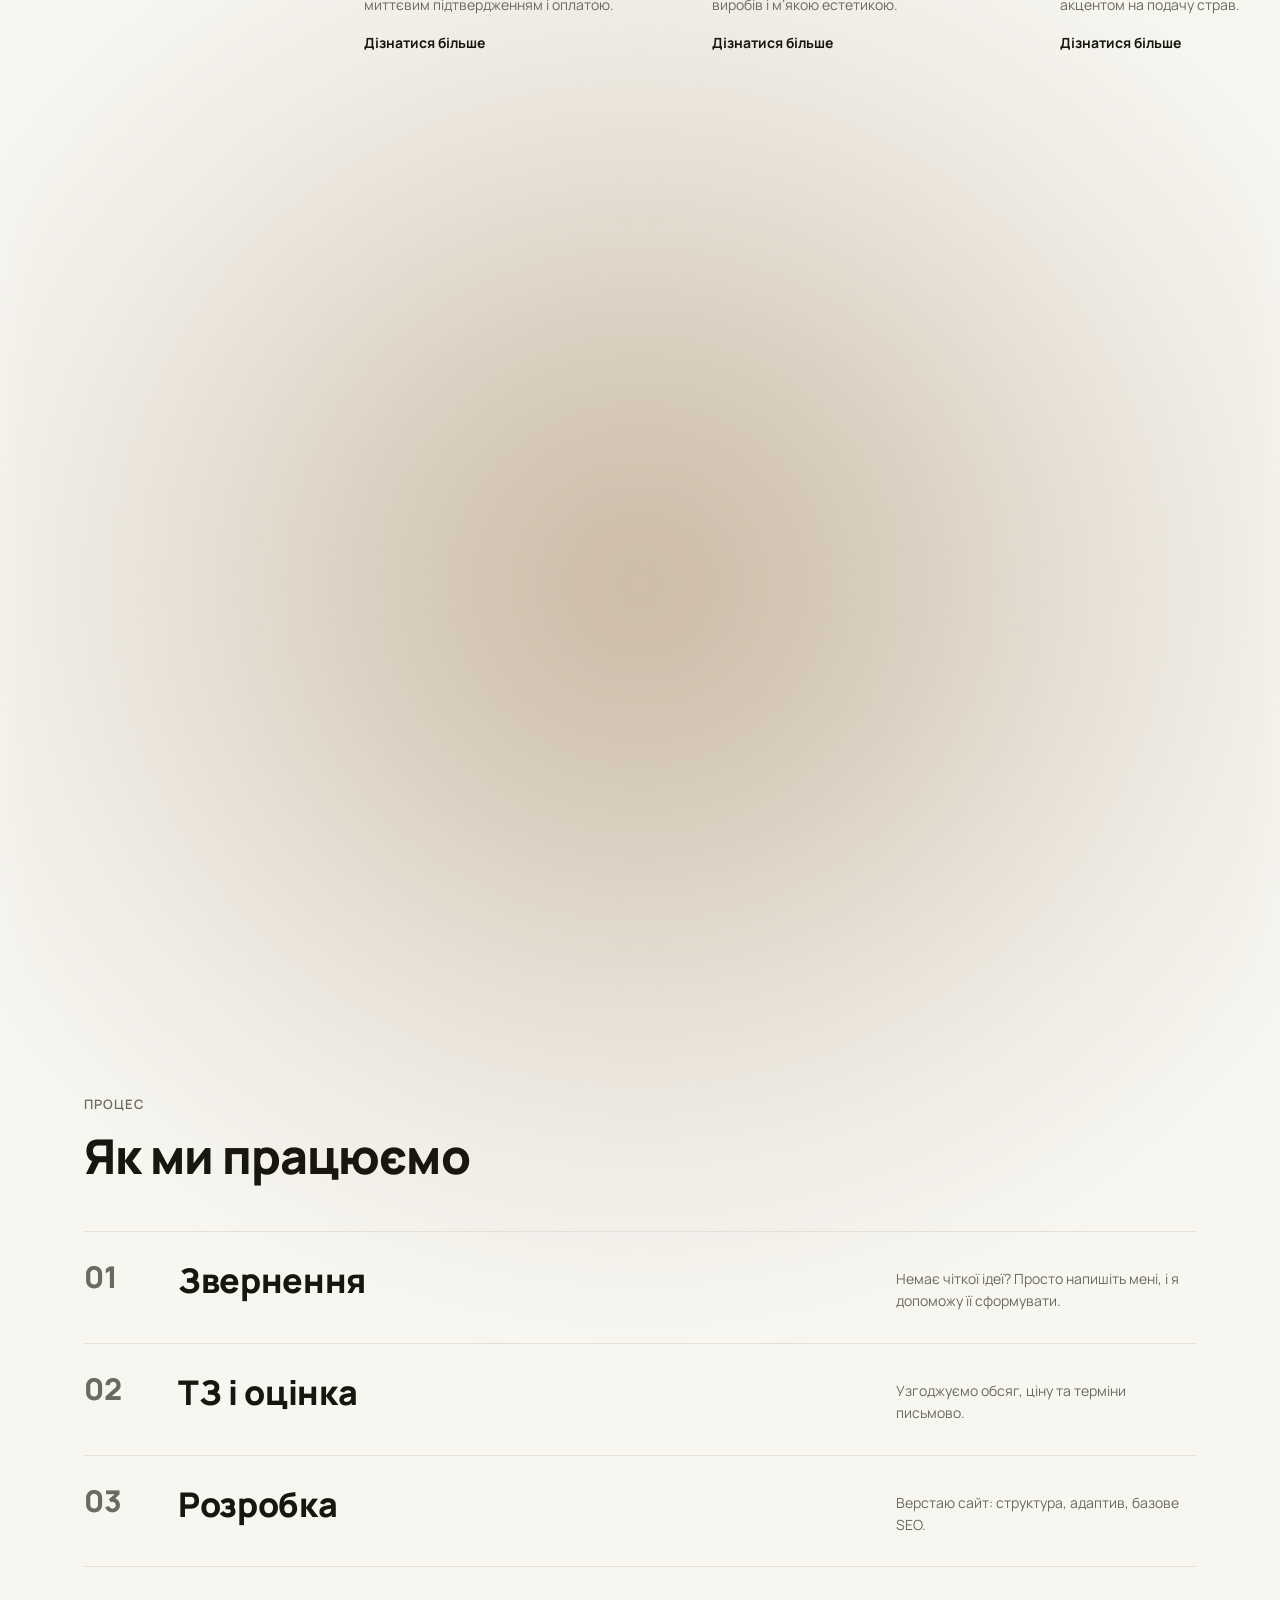
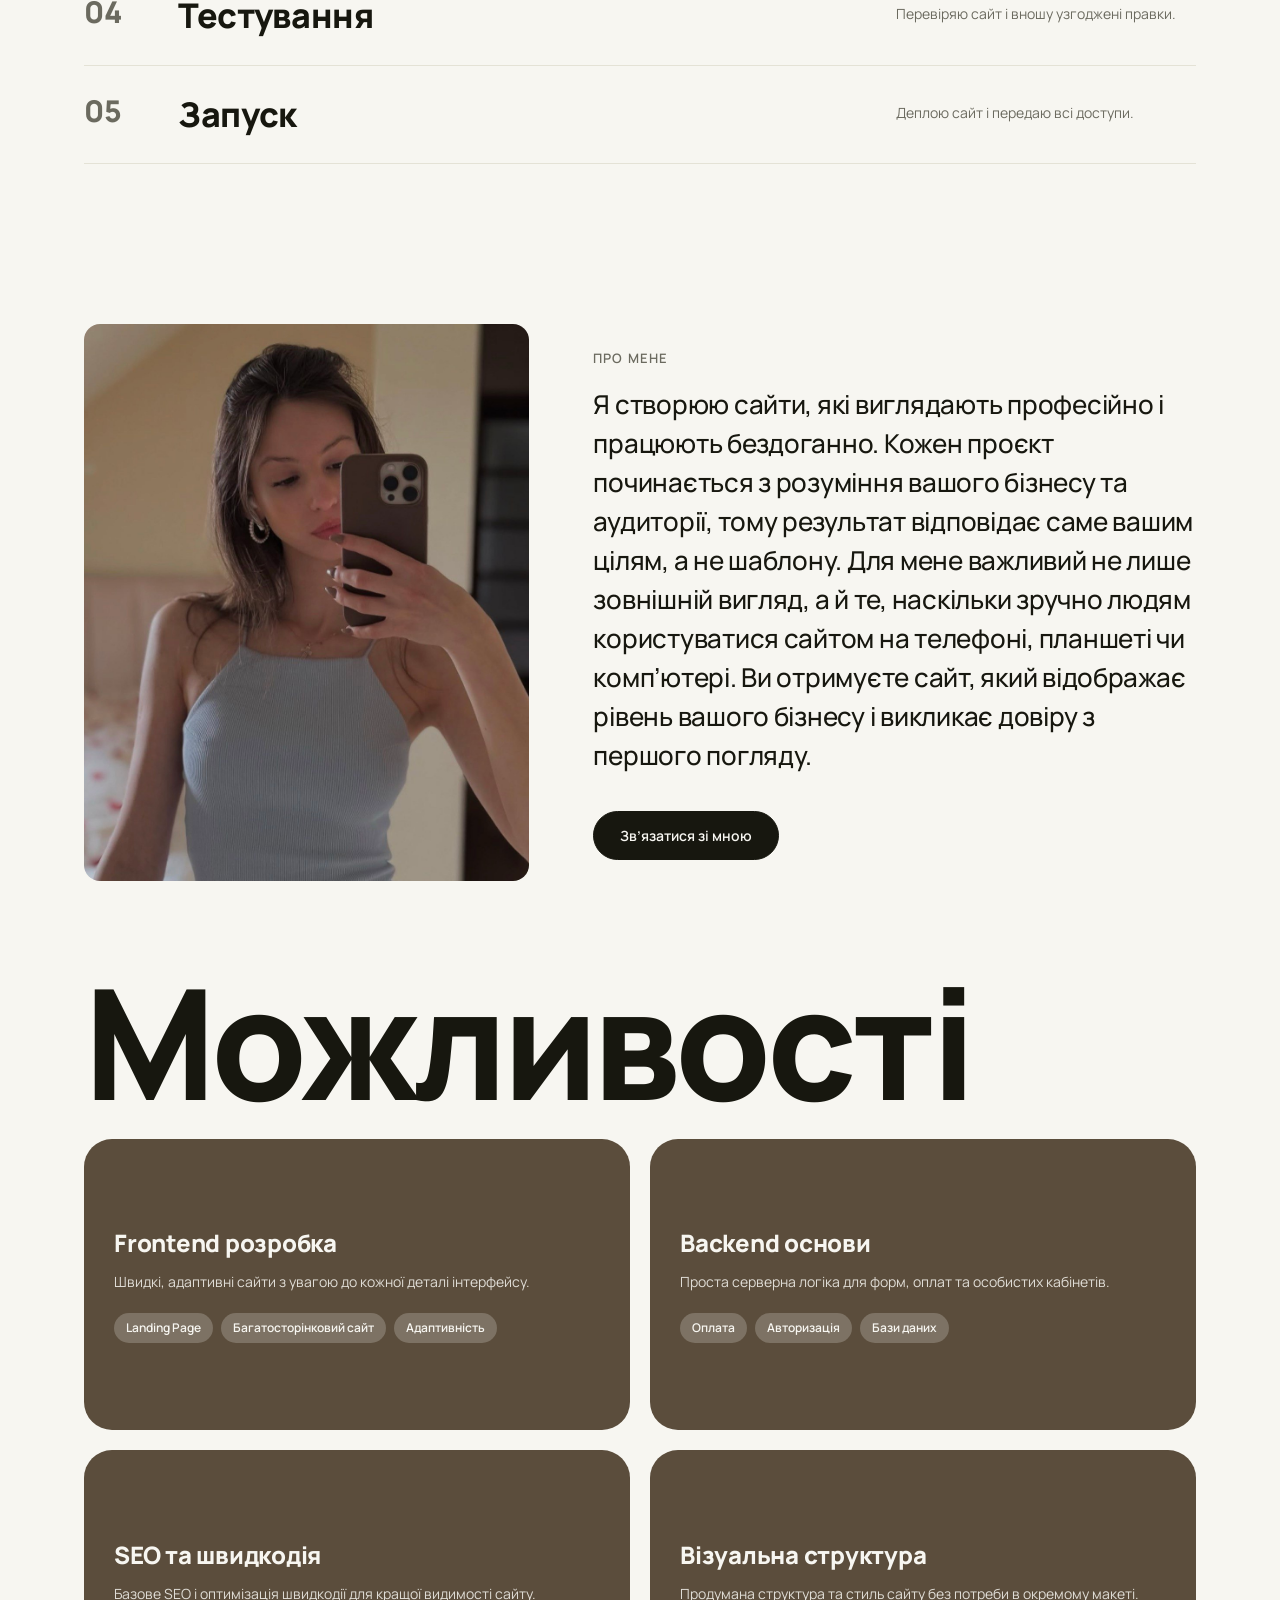
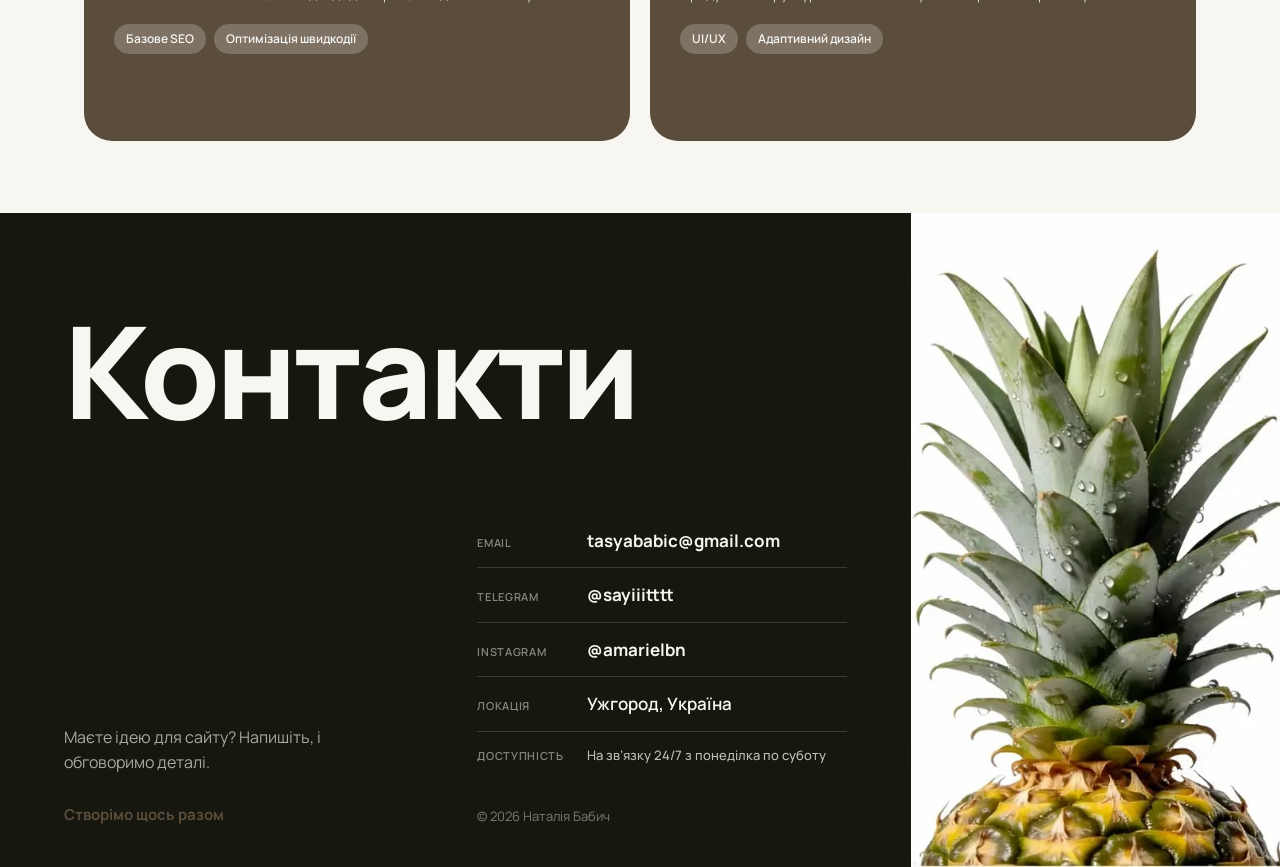
==== commit f60bc01b: "Use a tightly cropped, larger favicon" ====
--- a/index.html
+++ b/index.html
@@ -14,25 +14,25 @@
 <meta property="og:image" content="images/portfolio-photo1.jpeg" />
 <meta name="twitter:card" content="summary_large_image" />
 
-<link rel="icon" type="image/png" href="images/logo.png" />
-<link rel="apple-touch-icon" href="images/logo.png" />
+<link rel="icon" type="image/png" sizes="256x256" href="images/favicon.png" />
+<link rel="apple-touch-icon" href="images/apple-touch-icon.png" />
 <link rel="preload" as="image" href="images/girl1.webp" fetchpriority="high" />
 <link rel="preconnect" href="https://fonts.googleapis.com" />
 <link rel="preconnect" href="https://fonts.gstatic.com" crossorigin />
 <link href="https://fonts.googleapis.com/css2?family=Tenor+Sans&display=swap" rel="stylesheet" />
 <link href="https://fonts.googleapis.com/css2?family=Manrope:wght@200;300;400;500;600;700;800&display=swap" rel="stylesheet" />
 
-<link rel="stylesheet" href="css/variables.css?v=52" />
-<link rel="stylesheet" href="css/base.css?v=52" />
-<link rel="stylesheet" href="css/header.css?v=52" />
-<link rel="stylesheet" href="css/hero.css?v=52" />
-<link rel="stylesheet" href="css/projects.css?v=52" />
-<link rel="stylesheet" href="css/services.css?v=52" />
-<link rel="stylesheet" href="css/process.css?v=52" />
-<link rel="stylesheet" href="css/about.css?v=52" />
-<link rel="stylesheet" href="css/skills.css?v=52" />
-<link rel="stylesheet" href="css/footer.css?v=52" />
-<link rel="stylesheet" href="css/contact-modal.css?v=52" />
+<link rel="stylesheet" href="css/variables.css?v=53" />
+<link rel="stylesheet" href="css/base.css?v=53" />
+<link rel="stylesheet" href="css/header.css?v=53" />
+<link rel="stylesheet" href="css/hero.css?v=53" />
+<link rel="stylesheet" href="css/projects.css?v=53" />
+<link rel="stylesheet" href="css/services.css?v=53" />
+<link rel="stylesheet" href="css/process.css?v=53" />
+<link rel="stylesheet" href="css/about.css?v=53" />
+<link rel="stylesheet" href="css/skills.css?v=53" />
+<link rel="stylesheet" href="css/footer.css?v=53" />
+<link rel="stylesheet" href="css/contact-modal.css?v=53" />
 
 <script>
 window.PAGE_I18N = {
@@ -641,8 +641,8 @@
 </div>
 
 <script src="js/i18n.js"></script>
-<script src="js/main.js?v=52"></script>
-<script src="js/process.js?v=52"></script>
-<script src="js/contact-modal.js?v=52"></script>
+<script src="js/main.js?v=53"></script>
+<script src="js/process.js?v=53"></script>
+<script src="js/contact-modal.js?v=53"></script>
 </body>
 </html>
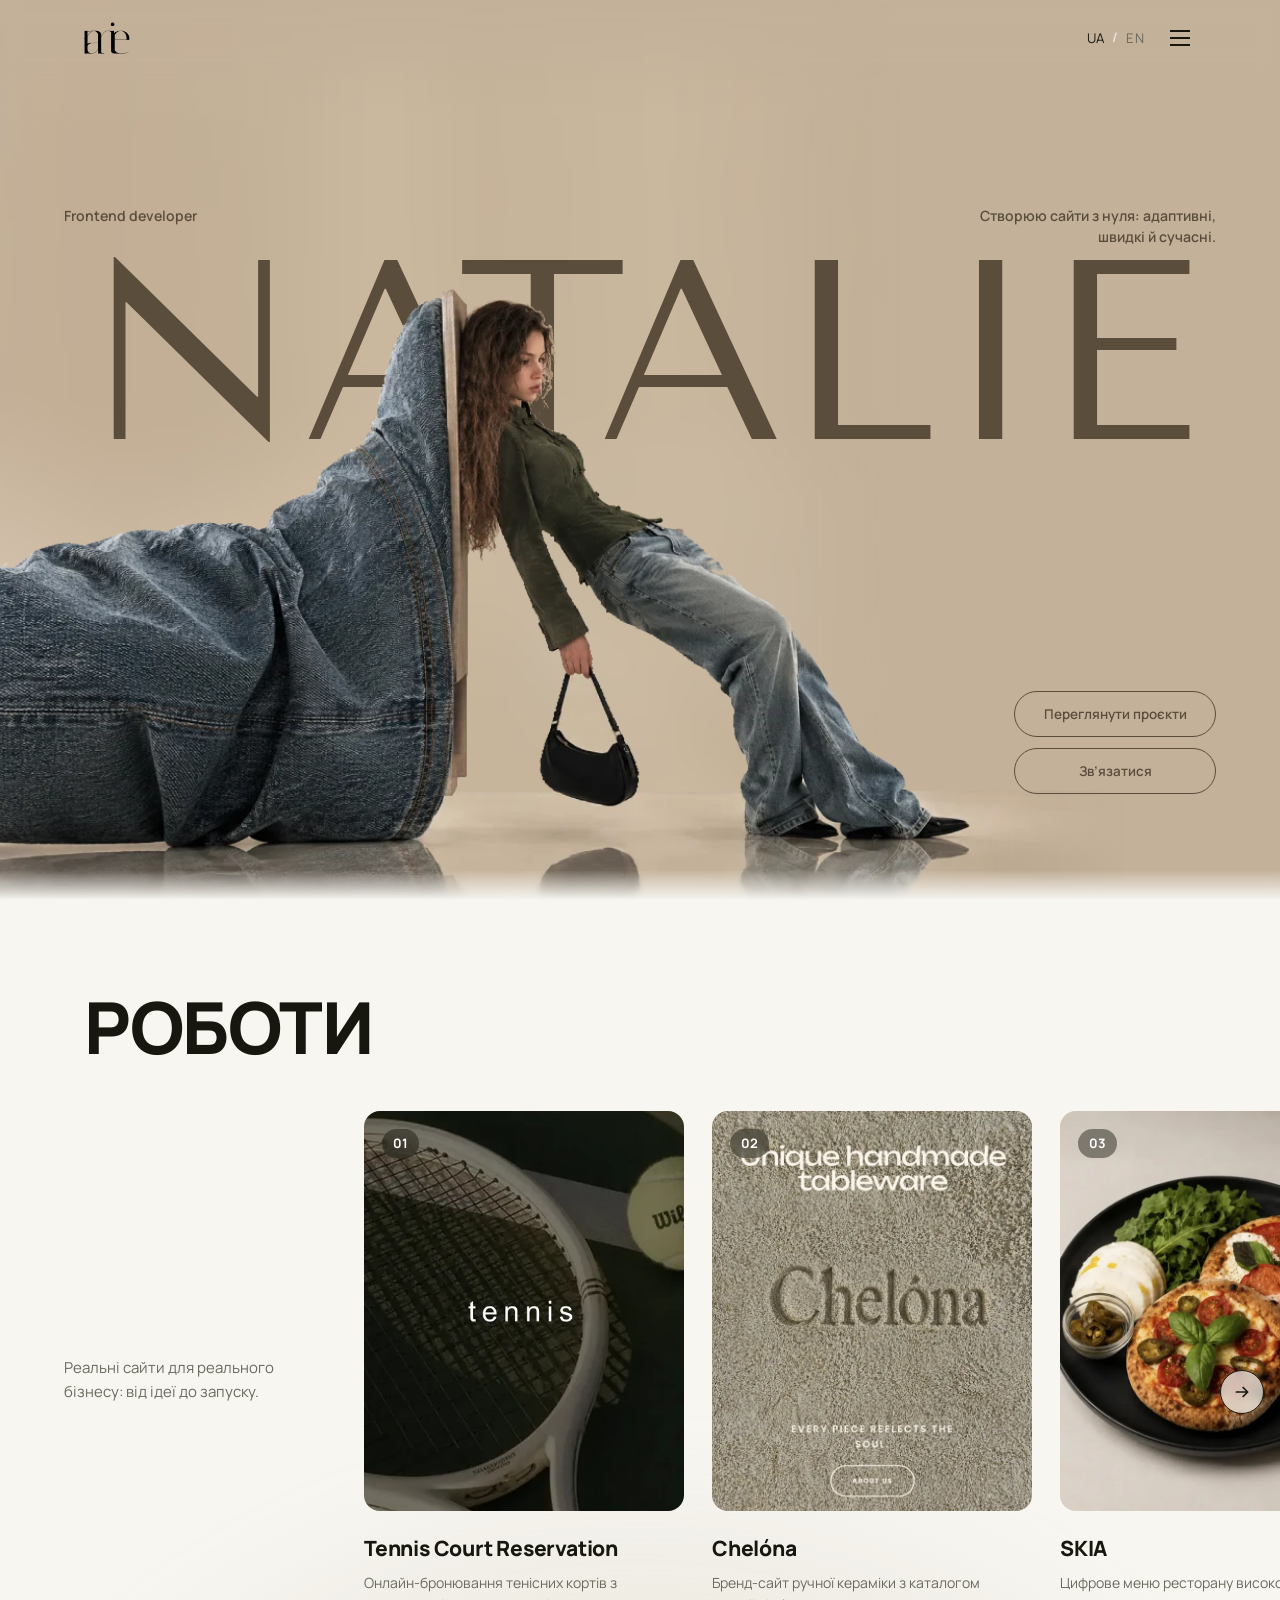
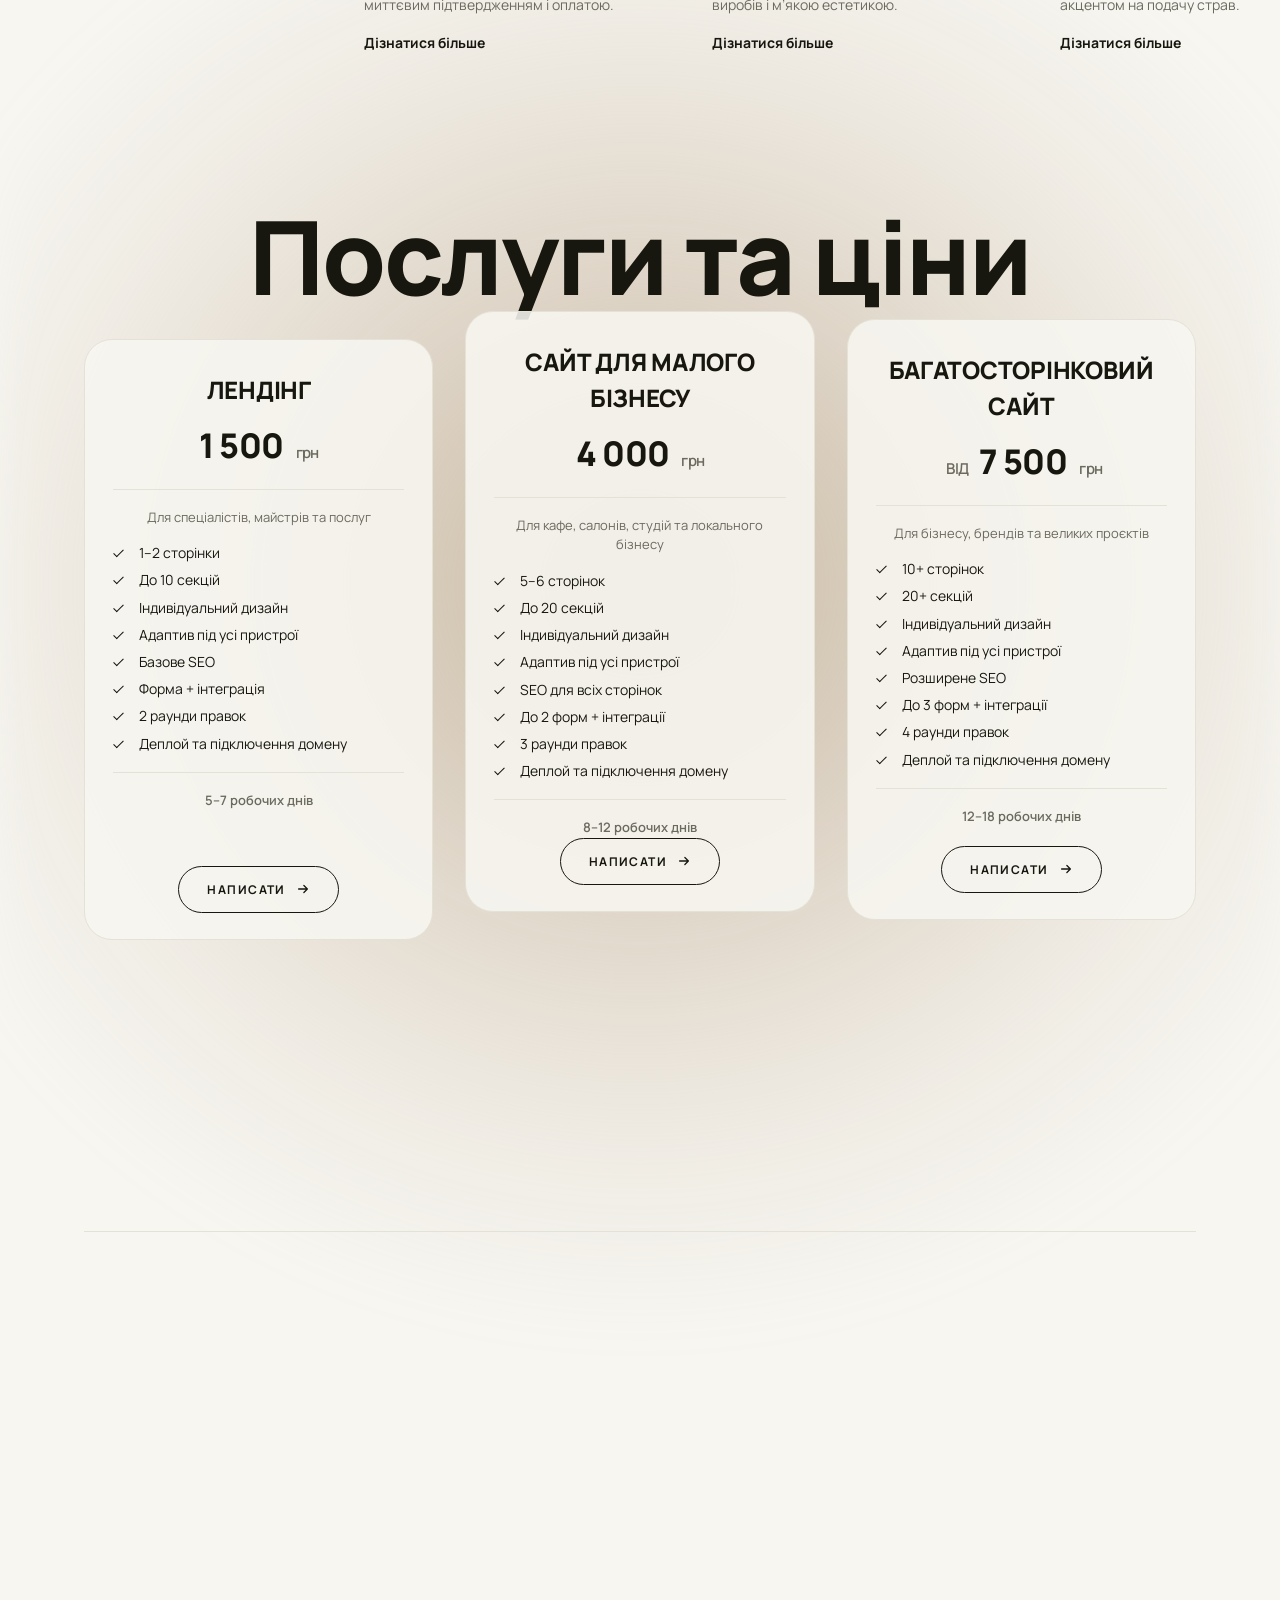
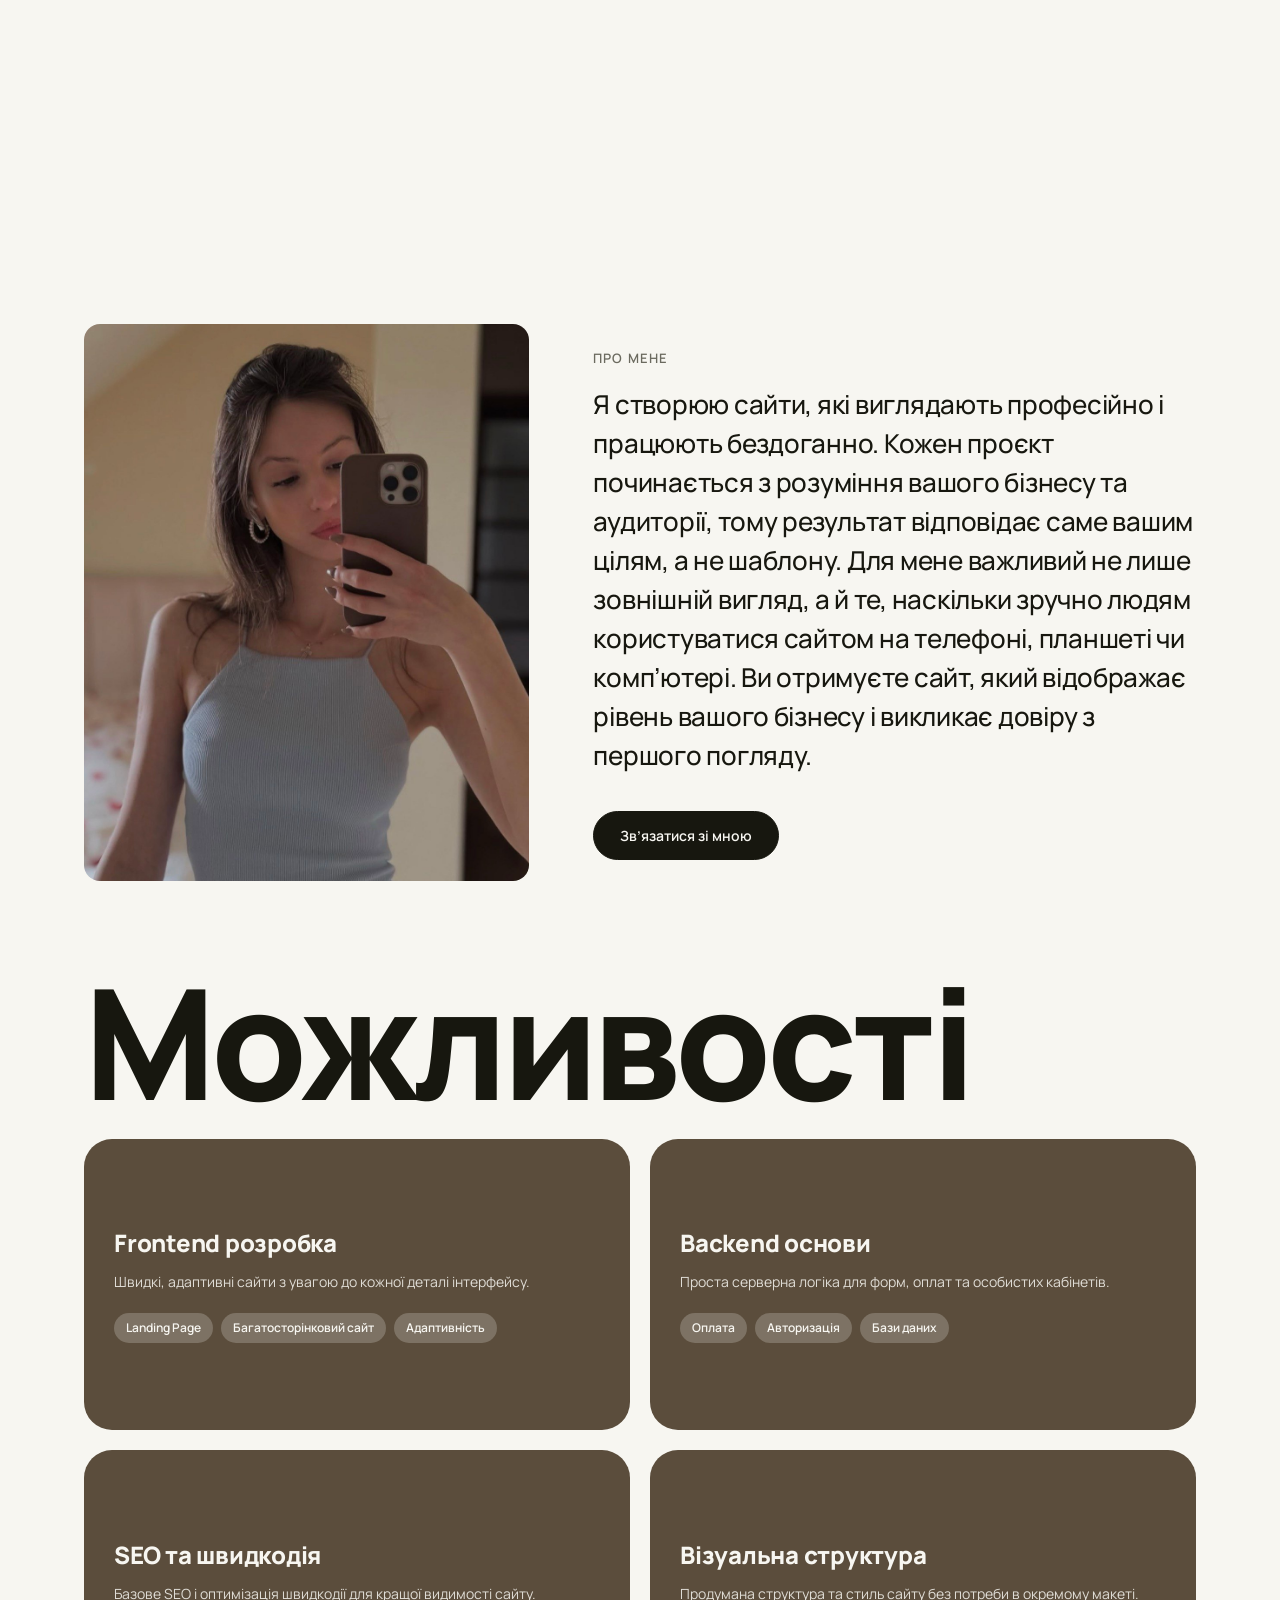
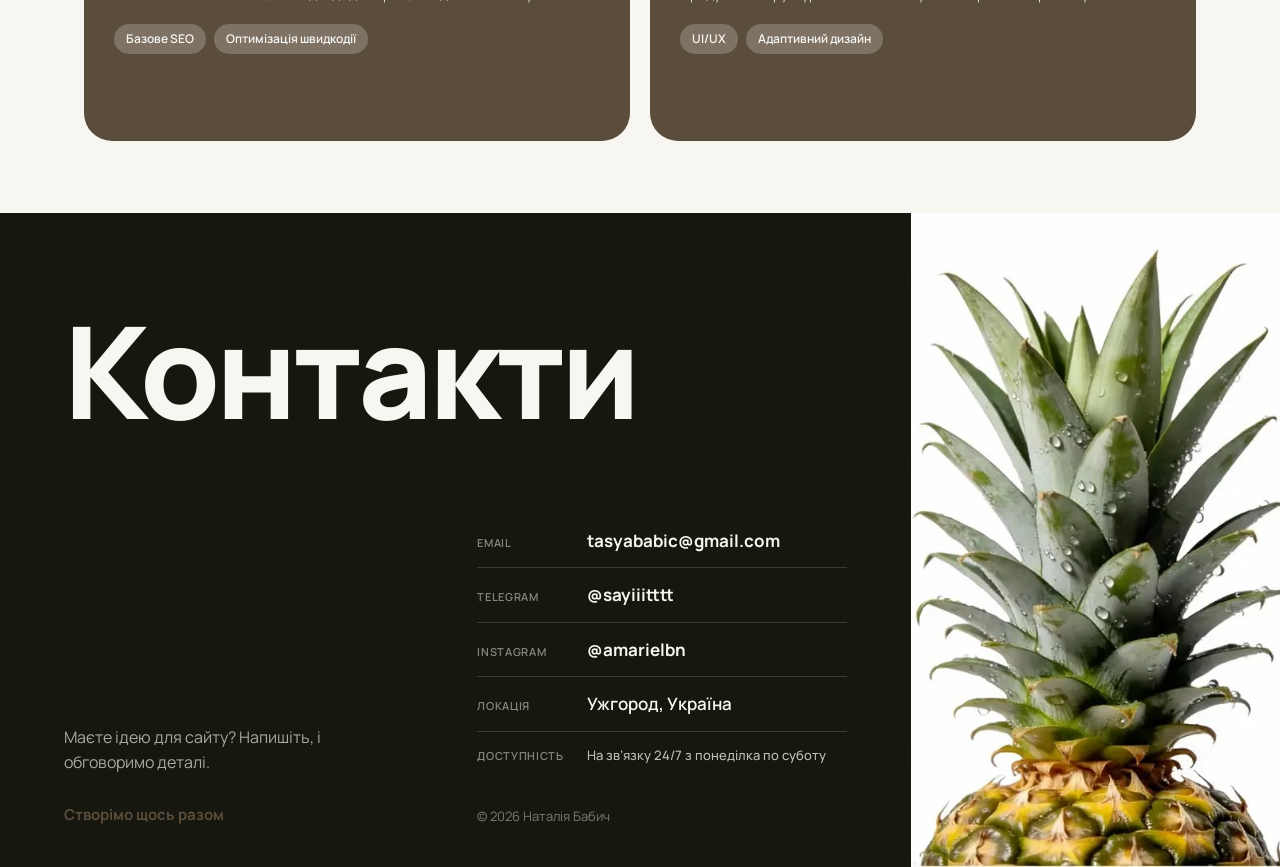
==== commit c54616ef: "Make the favicon black" ====
--- a/index.html
+++ b/index.html
@@ -22,17 +22,17 @@
 <link href="https://fonts.googleapis.com/css2?family=Tenor+Sans&display=swap" rel="stylesheet" />
 <link href="https://fonts.googleapis.com/css2?family=Manrope:wght@200;300;400;500;600;700;800&display=swap" rel="stylesheet" />
 
-<link rel="stylesheet" href="css/variables.css?v=53" />
-<link rel="stylesheet" href="css/base.css?v=53" />
-<link rel="stylesheet" href="css/header.css?v=53" />
-<link rel="stylesheet" href="css/hero.css?v=53" />
-<link rel="stylesheet" href="css/projects.css?v=53" />
-<link rel="stylesheet" href="css/services.css?v=53" />
-<link rel="stylesheet" href="css/process.css?v=53" />
-<link rel="stylesheet" href="css/about.css?v=53" />
-<link rel="stylesheet" href="css/skills.css?v=53" />
-<link rel="stylesheet" href="css/footer.css?v=53" />
-<link rel="stylesheet" href="css/contact-modal.css?v=53" />
+<link rel="stylesheet" href="css/variables.css?v=54" />
+<link rel="stylesheet" href="css/base.css?v=54" />
+<link rel="stylesheet" href="css/header.css?v=54" />
+<link rel="stylesheet" href="css/hero.css?v=54" />
+<link rel="stylesheet" href="css/projects.css?v=54" />
+<link rel="stylesheet" href="css/services.css?v=54" />
+<link rel="stylesheet" href="css/process.css?v=54" />
+<link rel="stylesheet" href="css/about.css?v=54" />
+<link rel="stylesheet" href="css/skills.css?v=54" />
+<link rel="stylesheet" href="css/footer.css?v=54" />
+<link rel="stylesheet" href="css/contact-modal.css?v=54" />
 
 <script>
 window.PAGE_I18N = {
@@ -641,8 +641,8 @@
 </div>
 
 <script src="js/i18n.js"></script>
-<script src="js/main.js?v=53"></script>
-<script src="js/process.js?v=53"></script>
-<script src="js/contact-modal.js?v=53"></script>
+<script src="js/main.js?v=54"></script>
+<script src="js/process.js?v=54"></script>
+<script src="js/contact-modal.js?v=54"></script>
 </body>
 </html>
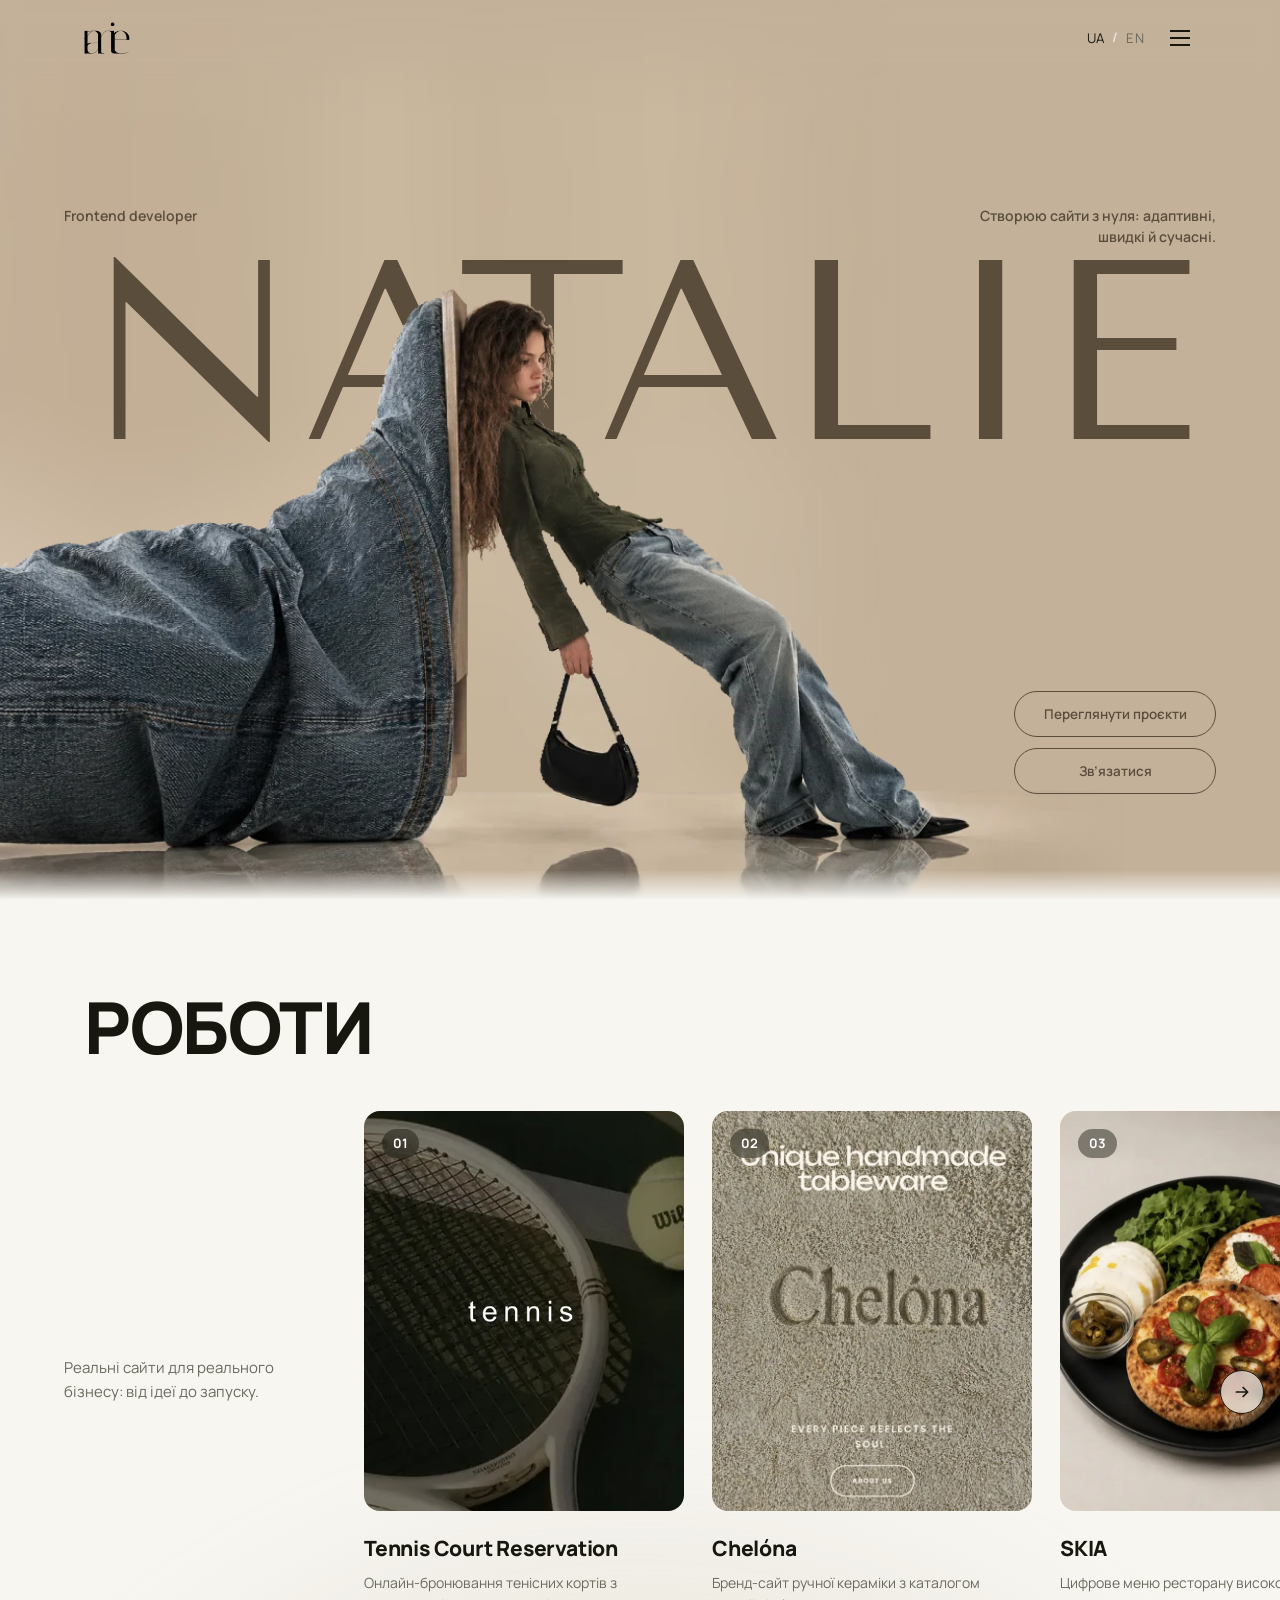
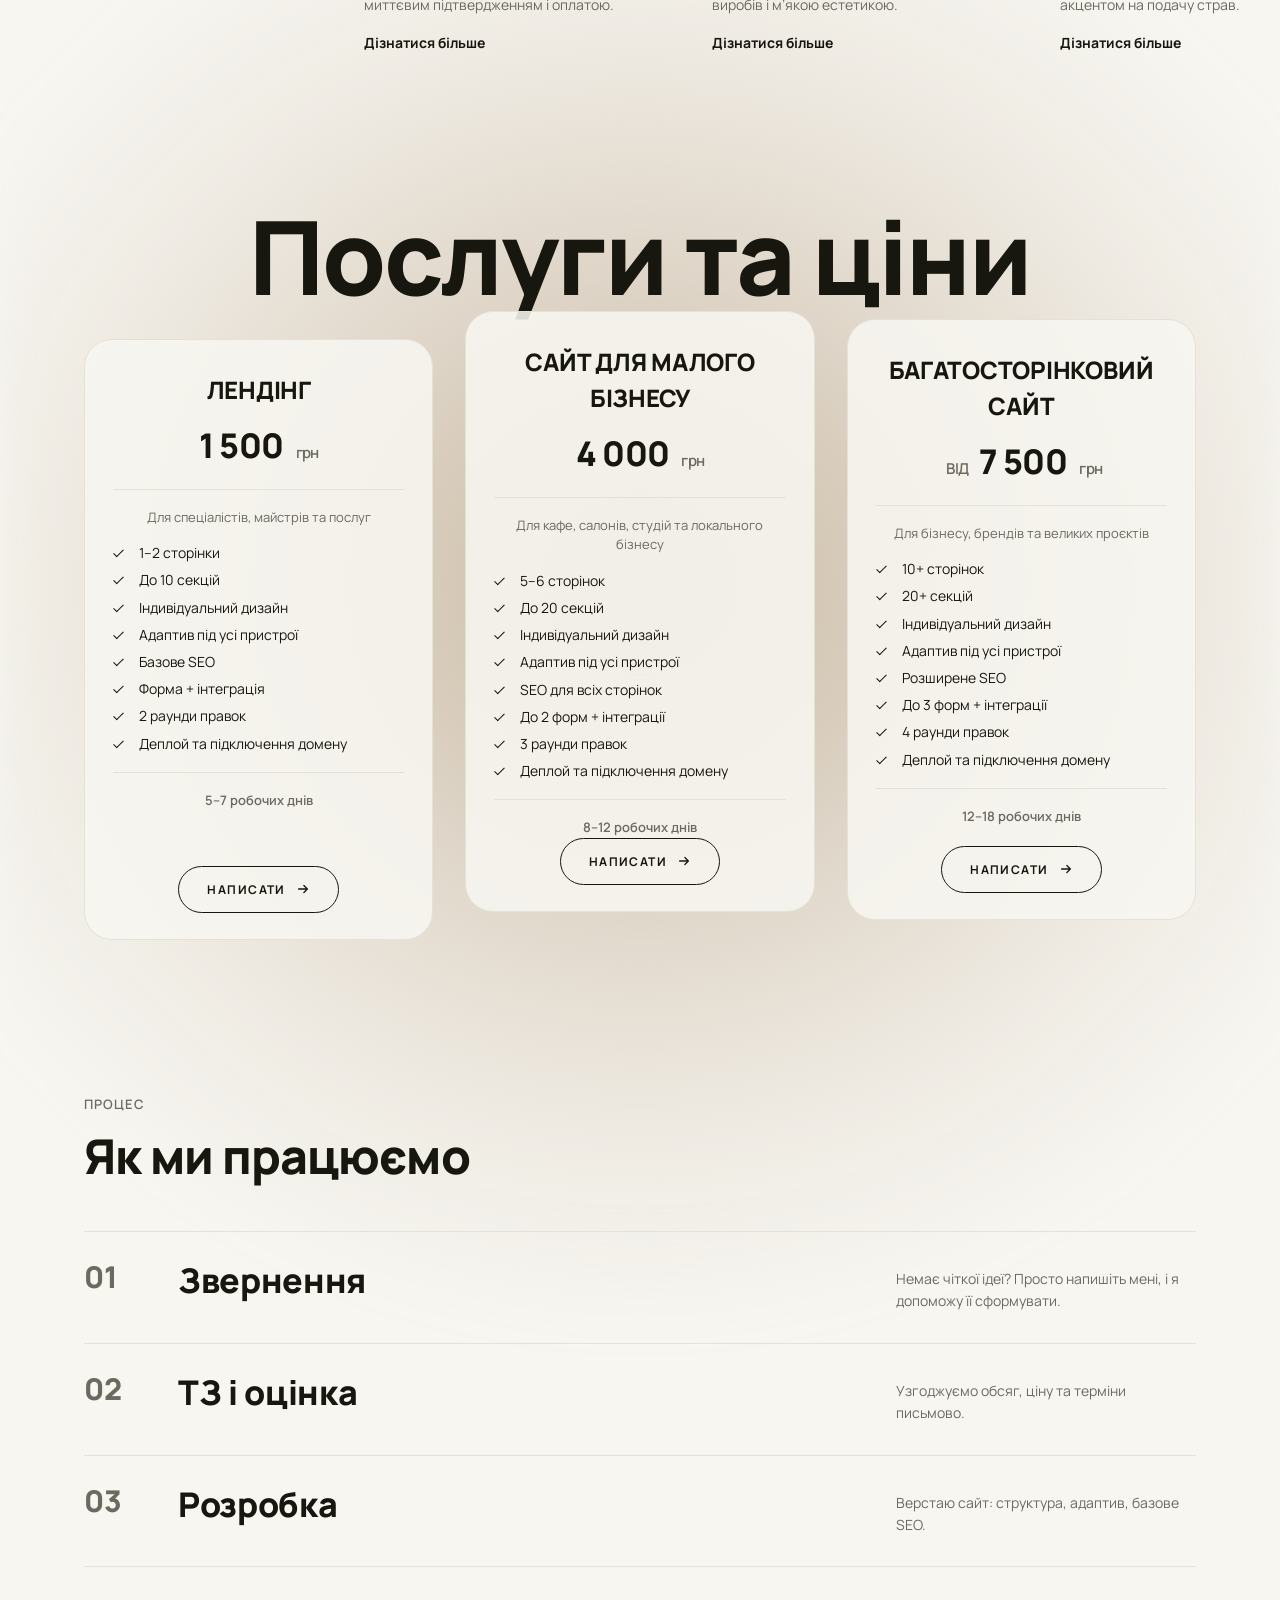
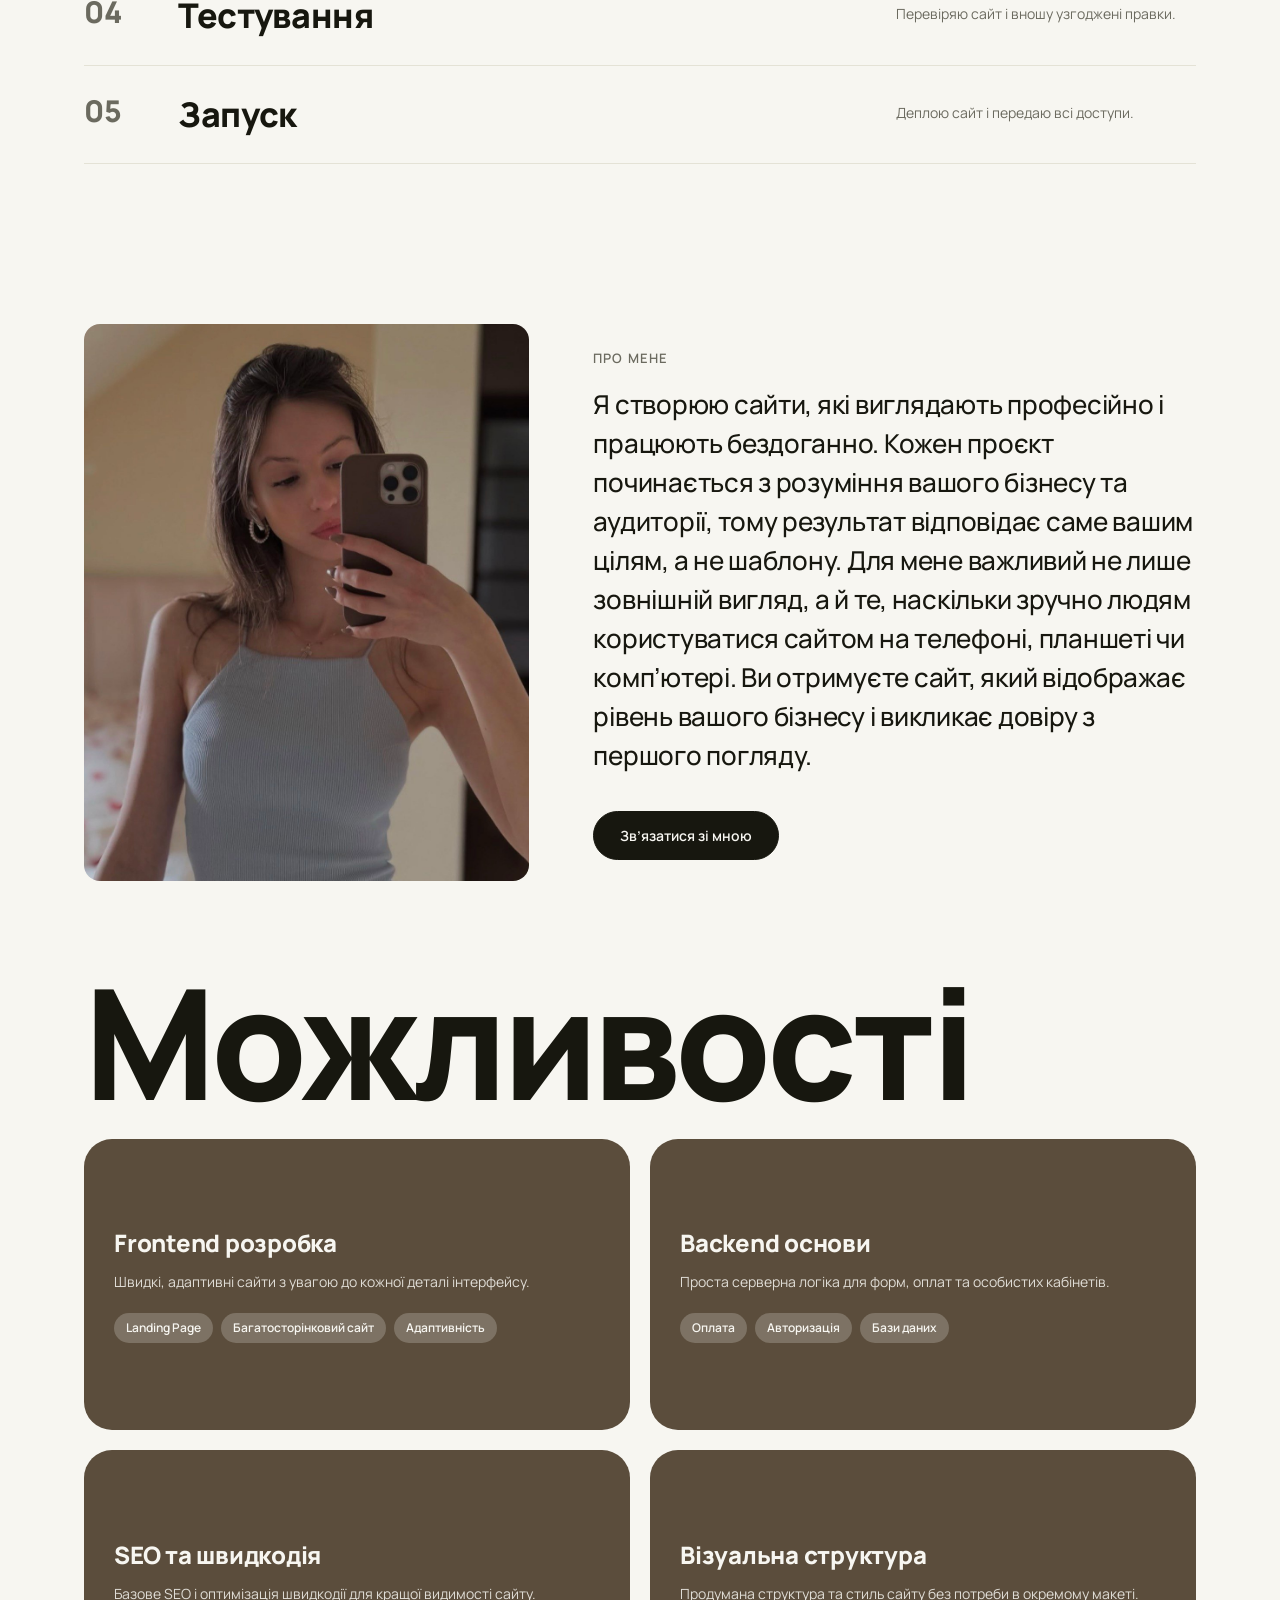
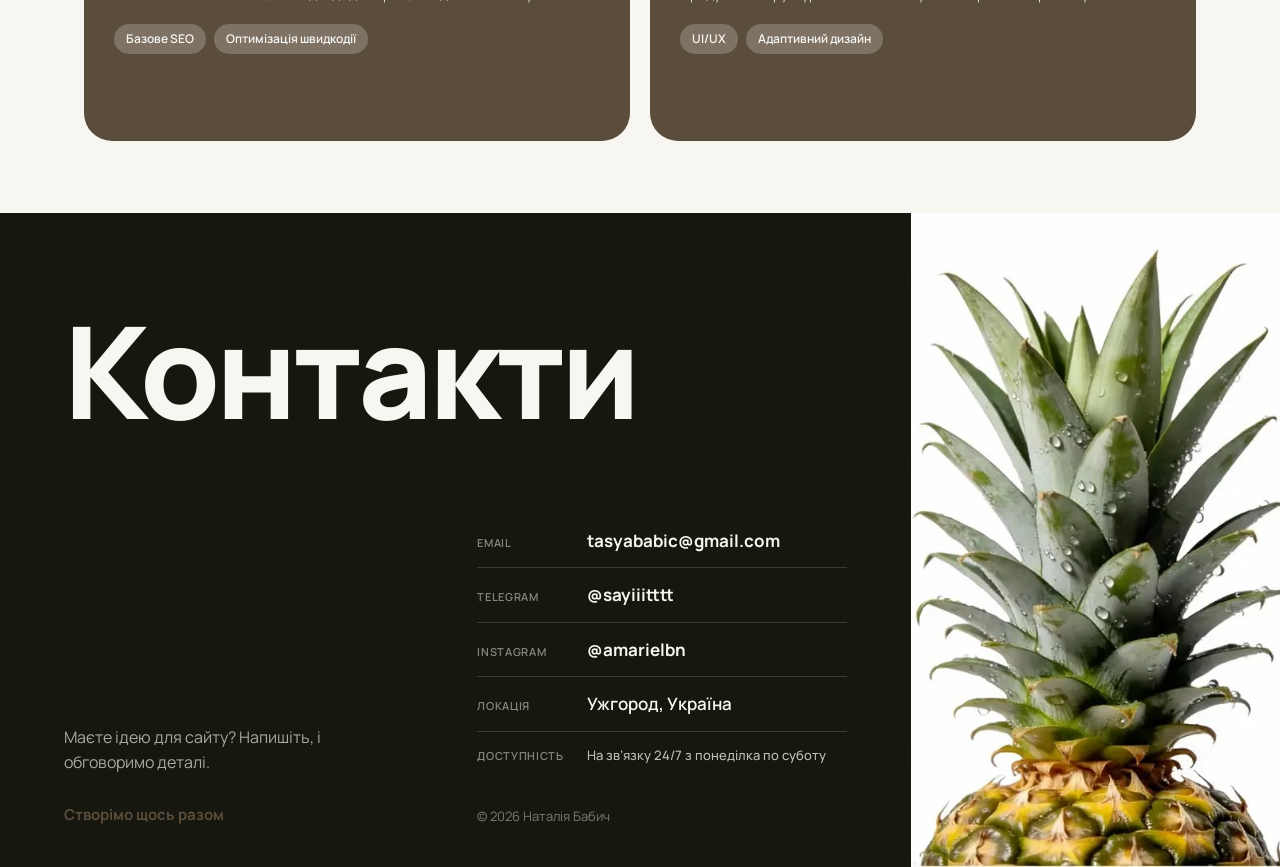
==== commit 0fe0e90f: "Serve the black favicon from new file names so browsers refresh it" ====
--- a/index.html
+++ b/index.html
@@ -14,25 +14,26 @@
 <meta property="og:image" content="images/portfolio-photo1.jpeg" />
 <meta name="twitter:card" content="summary_large_image" />
 
-<link rel="icon" type="image/png" sizes="256x256" href="images/favicon.png" />
-<link rel="apple-touch-icon" href="images/apple-touch-icon.png" />
+<link rel="icon" href="favicon.ico?v=2" sizes="any" />
+<link rel="icon" type="image/png" sizes="256x256" href="images/favicon-black.png" />
+<link rel="apple-touch-icon" href="images/apple-touch-icon-black.png" />
 <link rel="preload" as="image" href="images/girl1.webp" fetchpriority="high" />
 <link rel="preconnect" href="https://fonts.googleapis.com" />
 <link rel="preconnect" href="https://fonts.gstatic.com" crossorigin />
 <link href="https://fonts.googleapis.com/css2?family=Tenor+Sans&display=swap" rel="stylesheet" />
 <link href="https://fonts.googleapis.com/css2?family=Manrope:wght@200;300;400;500;600;700;800&display=swap" rel="stylesheet" />
 
-<link rel="stylesheet" href="css/variables.css?v=54" />
-<link rel="stylesheet" href="css/base.css?v=54" />
-<link rel="stylesheet" href="css/header.css?v=54" />
-<link rel="stylesheet" href="css/hero.css?v=54" />
-<link rel="stylesheet" href="css/projects.css?v=54" />
-<link rel="stylesheet" href="css/services.css?v=54" />
-<link rel="stylesheet" href="css/process.css?v=54" />
-<link rel="stylesheet" href="css/about.css?v=54" />
-<link rel="stylesheet" href="css/skills.css?v=54" />
-<link rel="stylesheet" href="css/footer.css?v=54" />
-<link rel="stylesheet" href="css/contact-modal.css?v=54" />
+<link rel="stylesheet" href="css/variables.css?v=55" />
+<link rel="stylesheet" href="css/base.css?v=55" />
+<link rel="stylesheet" href="css/header.css?v=55" />
+<link rel="stylesheet" href="css/hero.css?v=55" />
+<link rel="stylesheet" href="css/projects.css?v=55" />
+<link rel="stylesheet" href="css/services.css?v=55" />
+<link rel="stylesheet" href="css/process.css?v=55" />
+<link rel="stylesheet" href="css/about.css?v=55" />
+<link rel="stylesheet" href="css/skills.css?v=55" />
+<link rel="stylesheet" href="css/footer.css?v=55" />
+<link rel="stylesheet" href="css/contact-modal.css?v=55" />
 
 <script>
 window.PAGE_I18N = {
@@ -641,8 +642,8 @@
 </div>
 
 <script src="js/i18n.js"></script>
-<script src="js/main.js?v=54"></script>
-<script src="js/process.js?v=54"></script>
-<script src="js/contact-modal.js?v=54"></script>
+<script src="js/main.js?v=55"></script>
+<script src="js/process.js?v=55"></script>
+<script src="js/contact-modal.js?v=55"></script>
 </body>
 </html>
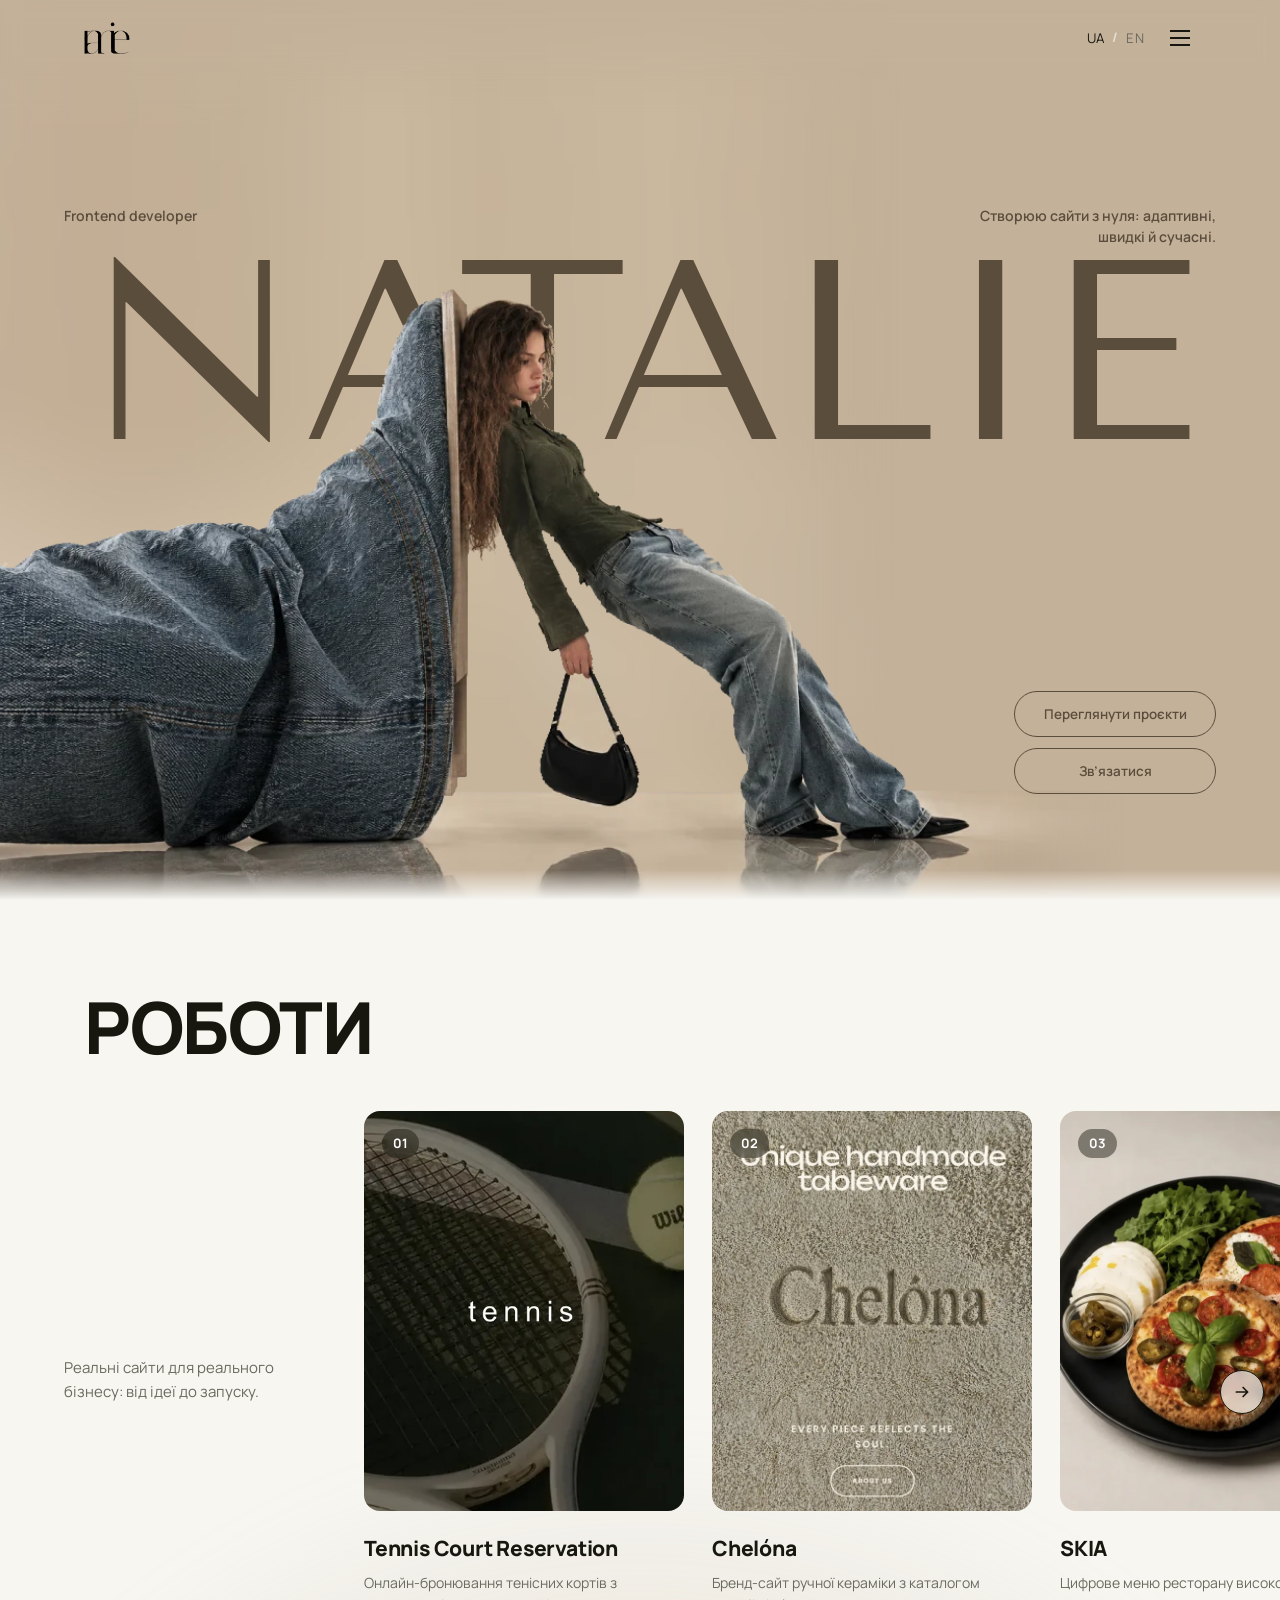
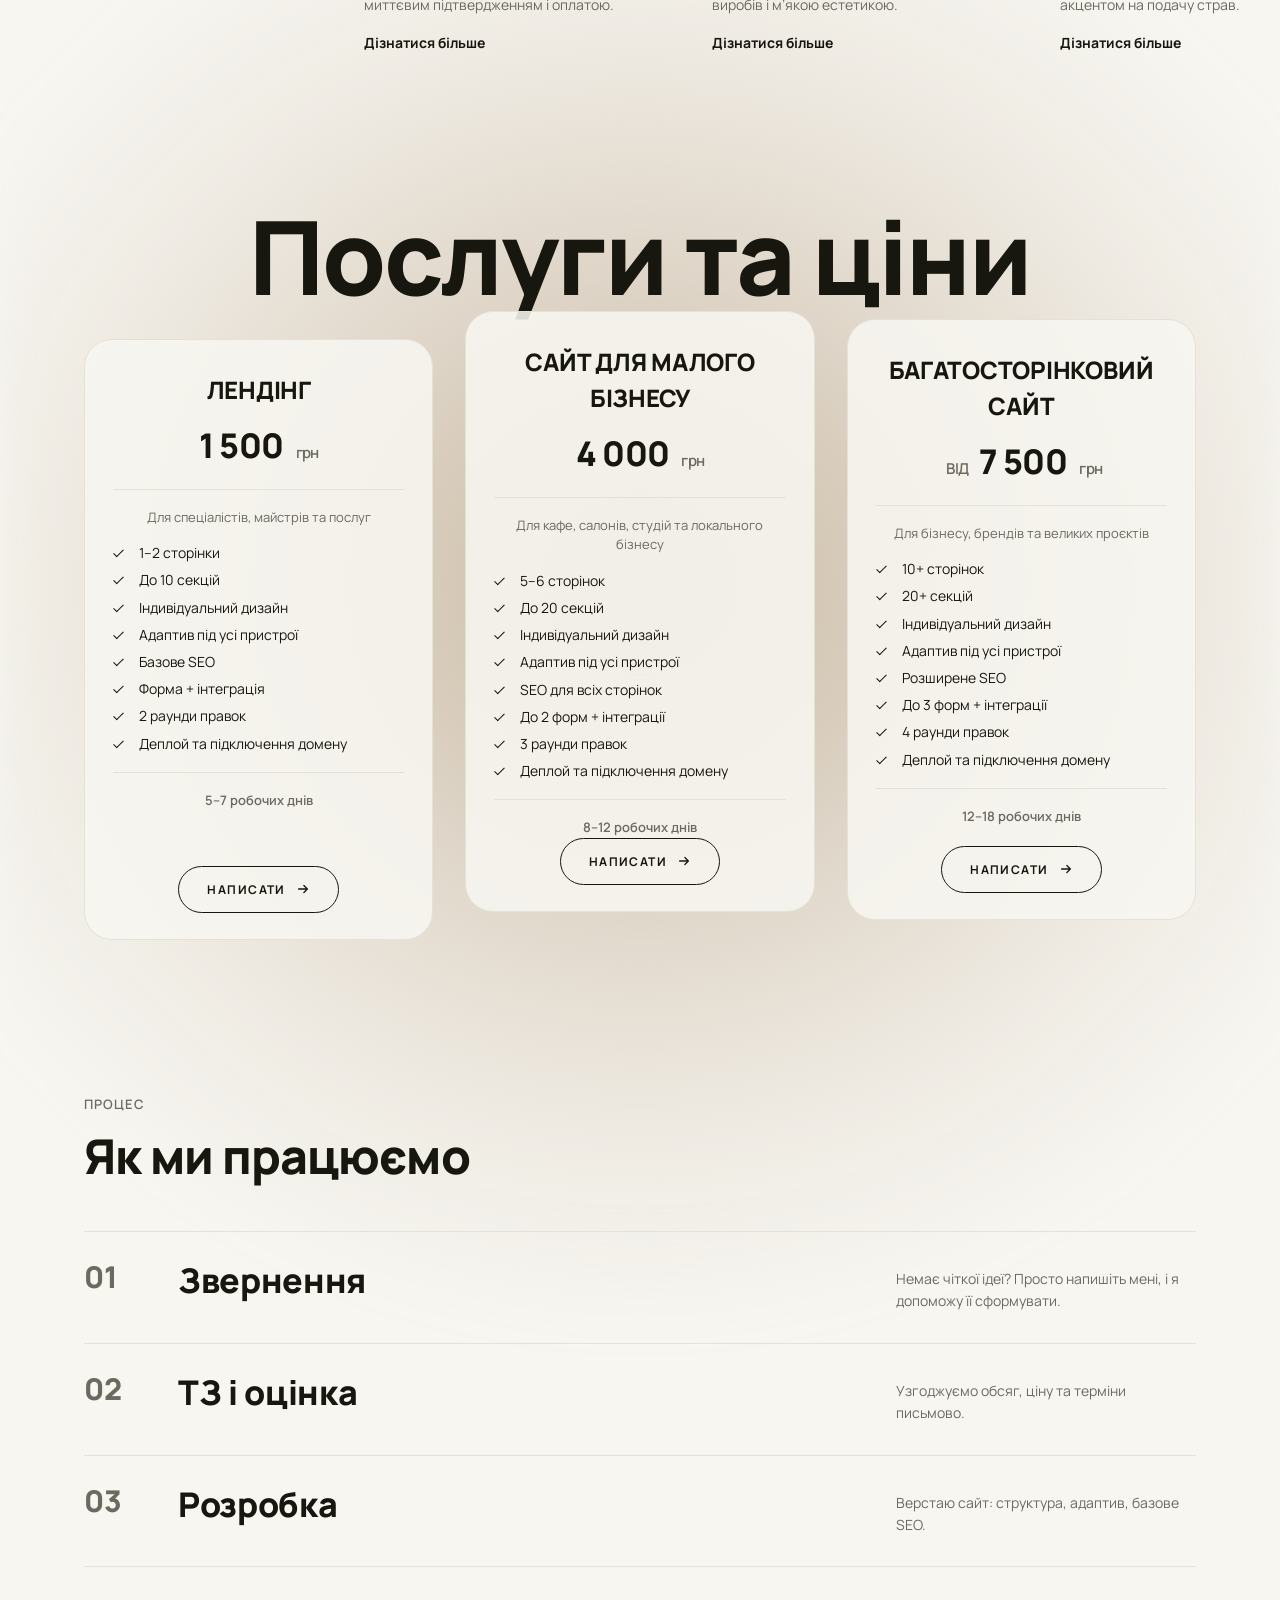
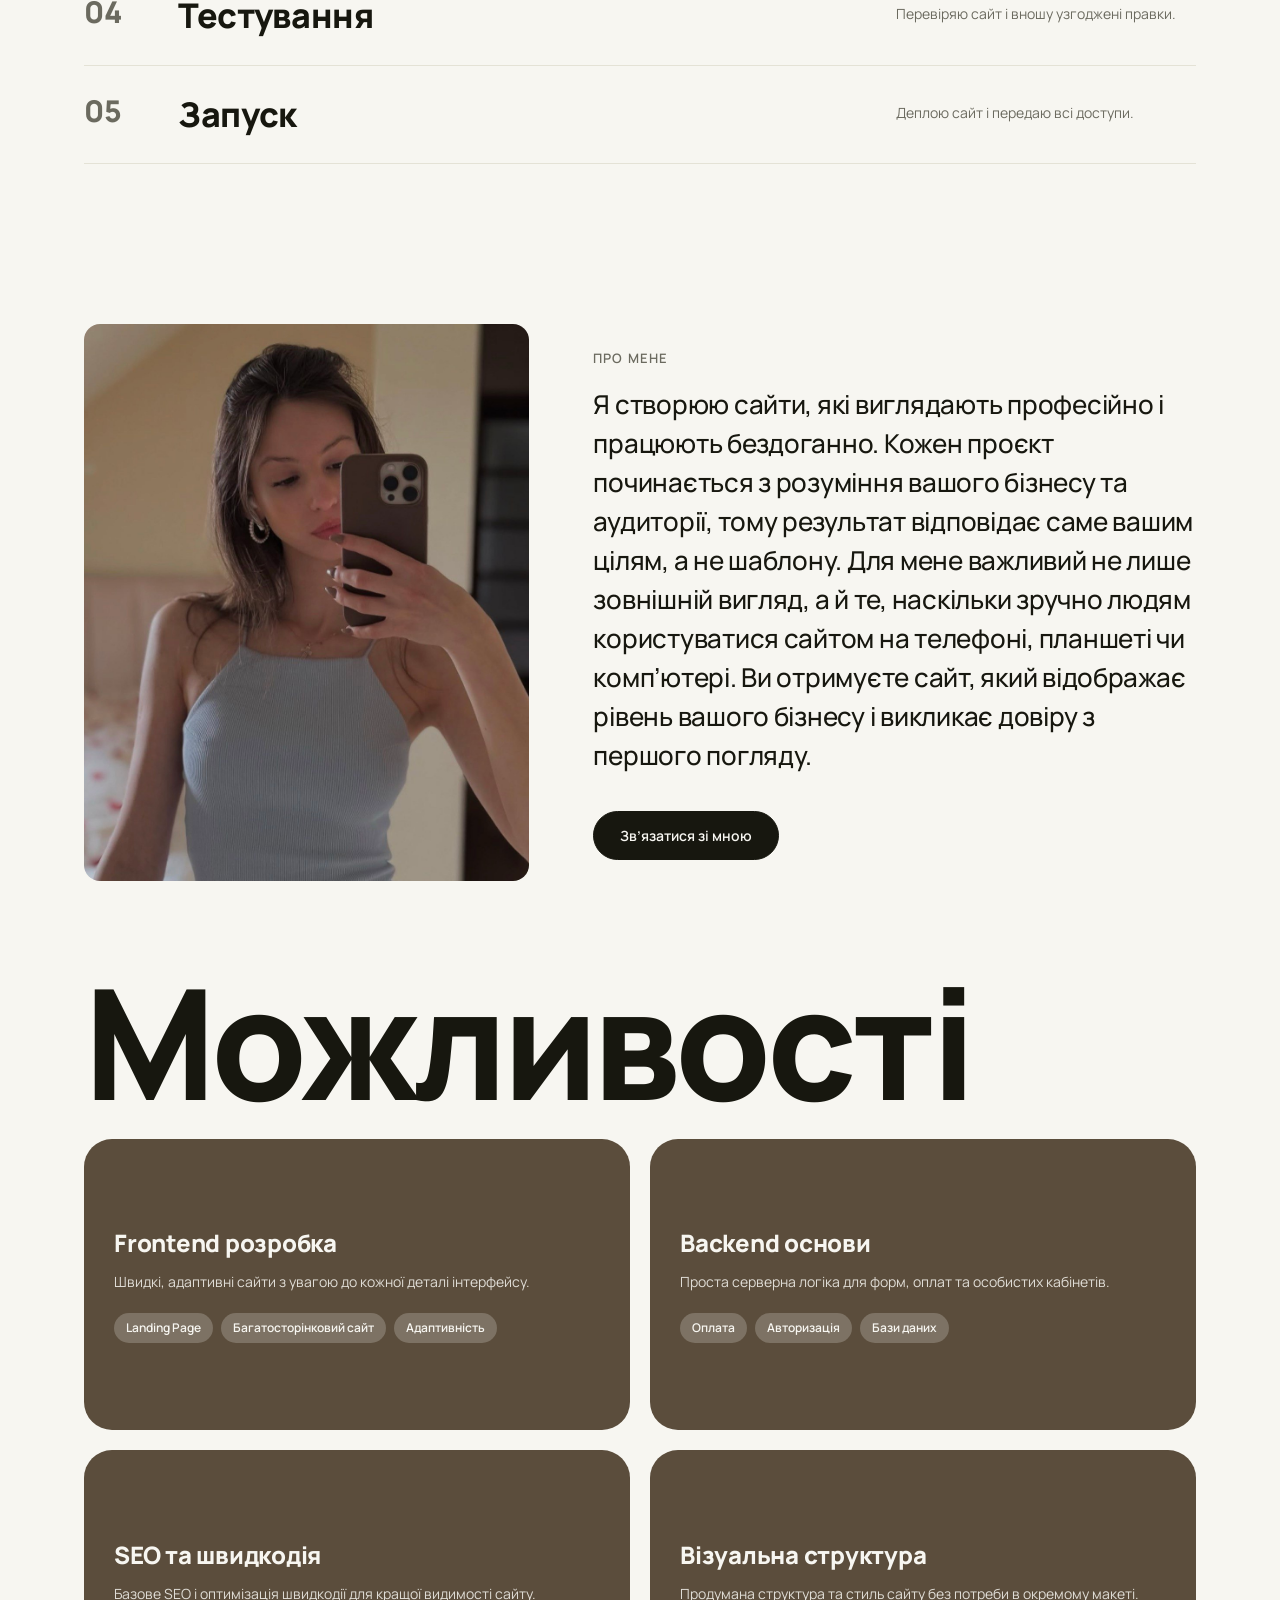
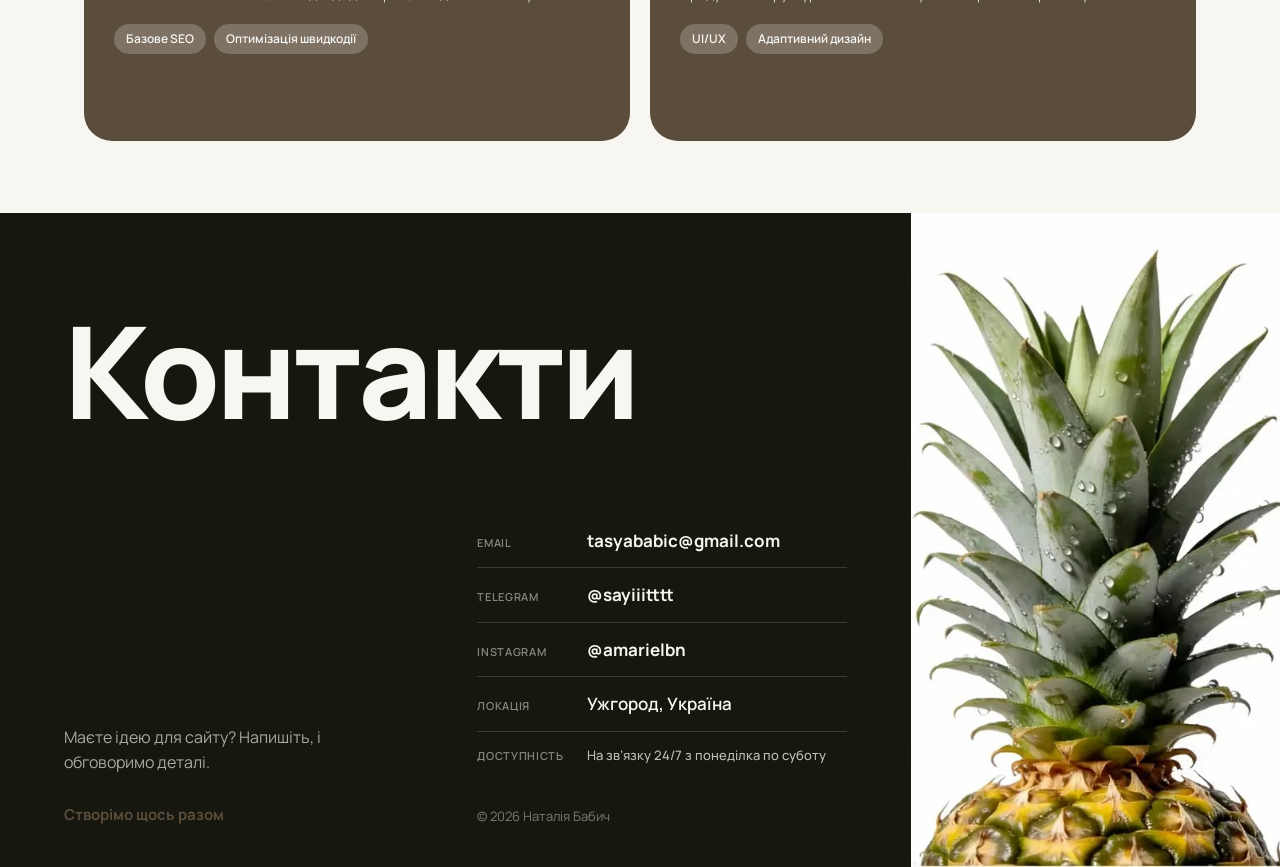
==== commit de87deda: "Hide all scrollbars, including inside project preview iframes" ====
--- a/index.html
+++ b/index.html
@@ -23,17 +23,17 @@
 <link href="https://fonts.googleapis.com/css2?family=Tenor+Sans&display=swap" rel="stylesheet" />
 <link href="https://fonts.googleapis.com/css2?family=Manrope:wght@200;300;400;500;600;700;800&display=swap" rel="stylesheet" />
 
-<link rel="stylesheet" href="css/variables.css?v=55" />
-<link rel="stylesheet" href="css/base.css?v=55" />
-<link rel="stylesheet" href="css/header.css?v=55" />
-<link rel="stylesheet" href="css/hero.css?v=55" />
-<link rel="stylesheet" href="css/projects.css?v=55" />
-<link rel="stylesheet" href="css/services.css?v=55" />
-<link rel="stylesheet" href="css/process.css?v=55" />
-<link rel="stylesheet" href="css/about.css?v=55" />
-<link rel="stylesheet" href="css/skills.css?v=55" />
-<link rel="stylesheet" href="css/footer.css?v=55" />
-<link rel="stylesheet" href="css/contact-modal.css?v=55" />
+<link rel="stylesheet" href="css/variables.css?v=57" />
+<link rel="stylesheet" href="css/base.css?v=57" />
+<link rel="stylesheet" href="css/header.css?v=57" />
+<link rel="stylesheet" href="css/hero.css?v=57" />
+<link rel="stylesheet" href="css/projects.css?v=57" />
+<link rel="stylesheet" href="css/services.css?v=57" />
+<link rel="stylesheet" href="css/process.css?v=57" />
+<link rel="stylesheet" href="css/about.css?v=57" />
+<link rel="stylesheet" href="css/skills.css?v=57" />
+<link rel="stylesheet" href="css/footer.css?v=57" />
+<link rel="stylesheet" href="css/contact-modal.css?v=57" />
 
 <script>
 window.PAGE_I18N = {
@@ -642,8 +642,8 @@
 </div>
 
 <script src="js/i18n.js"></script>
-<script src="js/main.js?v=55"></script>
-<script src="js/process.js?v=55"></script>
-<script src="js/contact-modal.js?v=55"></script>
+<script src="js/main.js?v=57"></script>
+<script src="js/process.js?v=57"></script>
+<script src="js/contact-modal.js?v=57"></script>
 </body>
 </html>
--- a/css/base.css
+++ b/css/base.css
@@ -167,3 +167,14 @@
     scroll-behavior: auto;
   }
 }
+
+* {
+  scrollbar-width: none;
+  -ms-overflow-style: none;
+}
+
+*::-webkit-scrollbar {
+  display: none;
+  width: 0;
+  height: 0;
+}
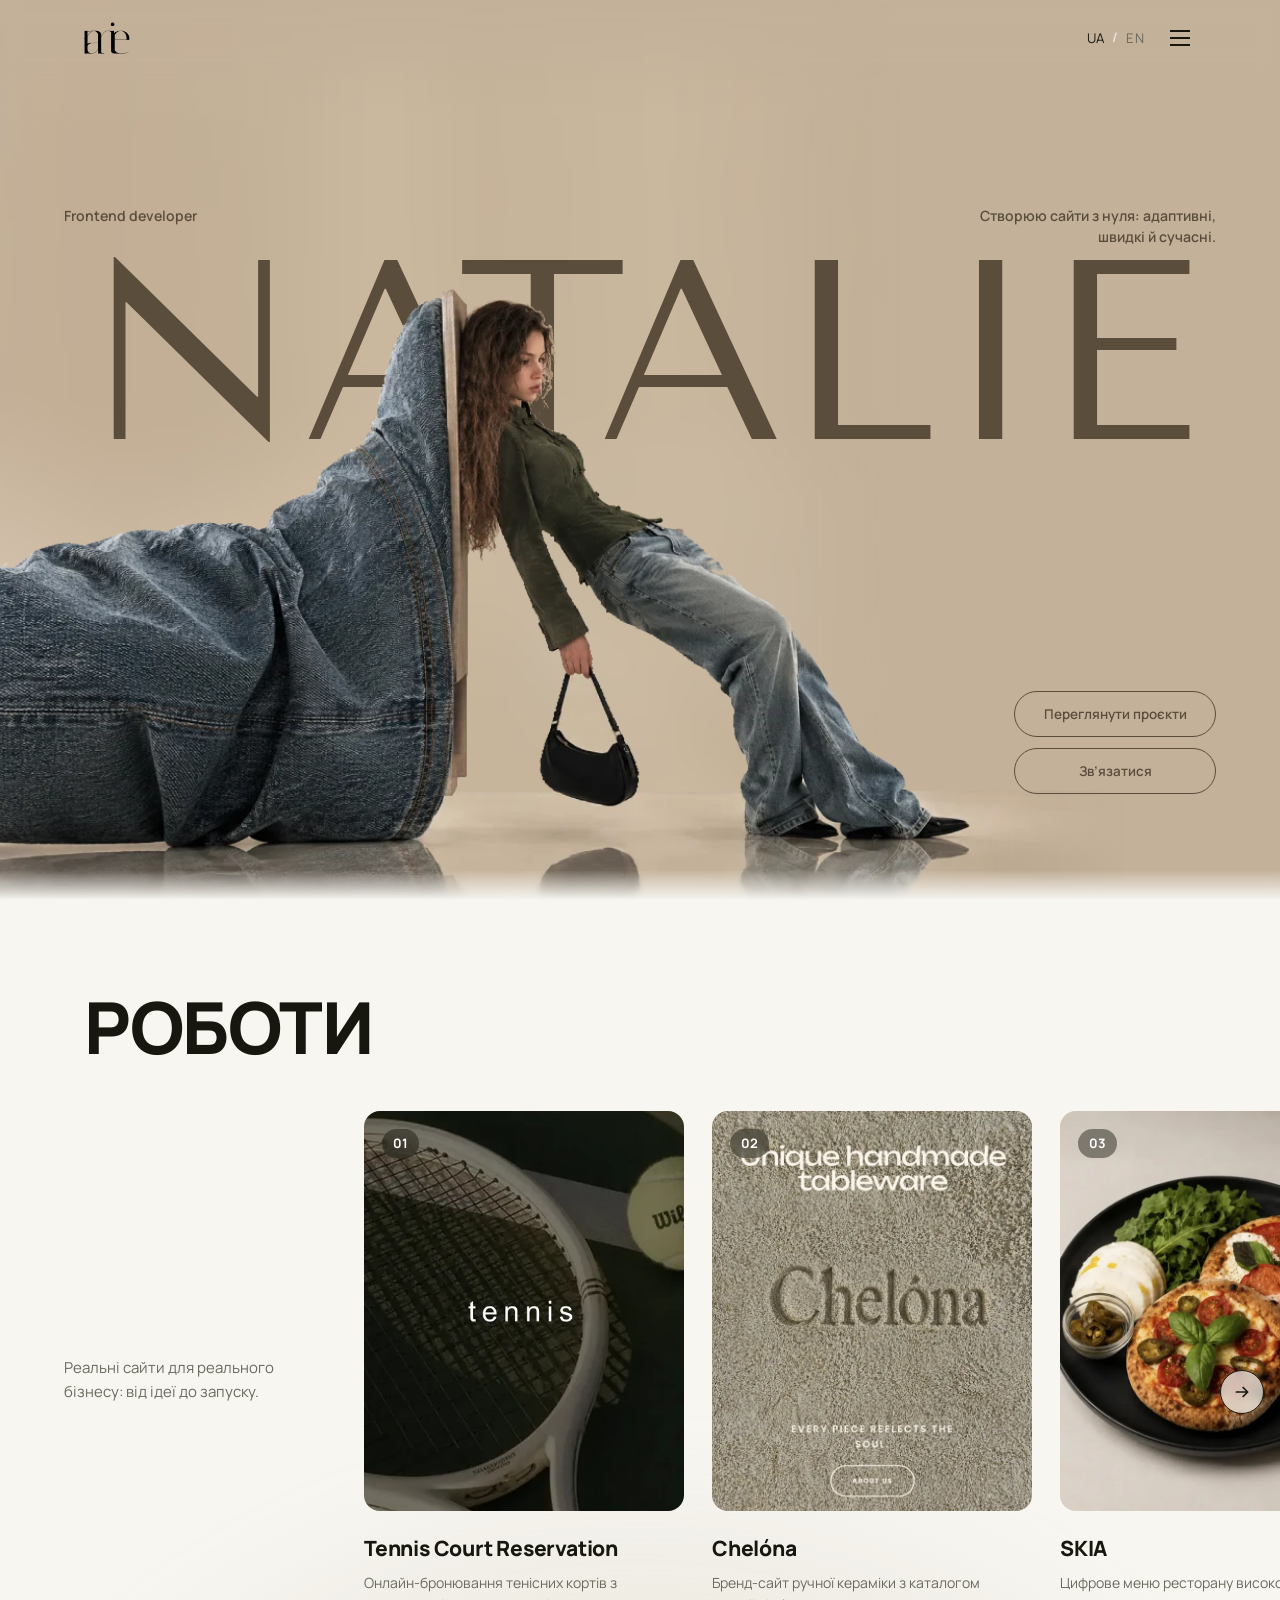
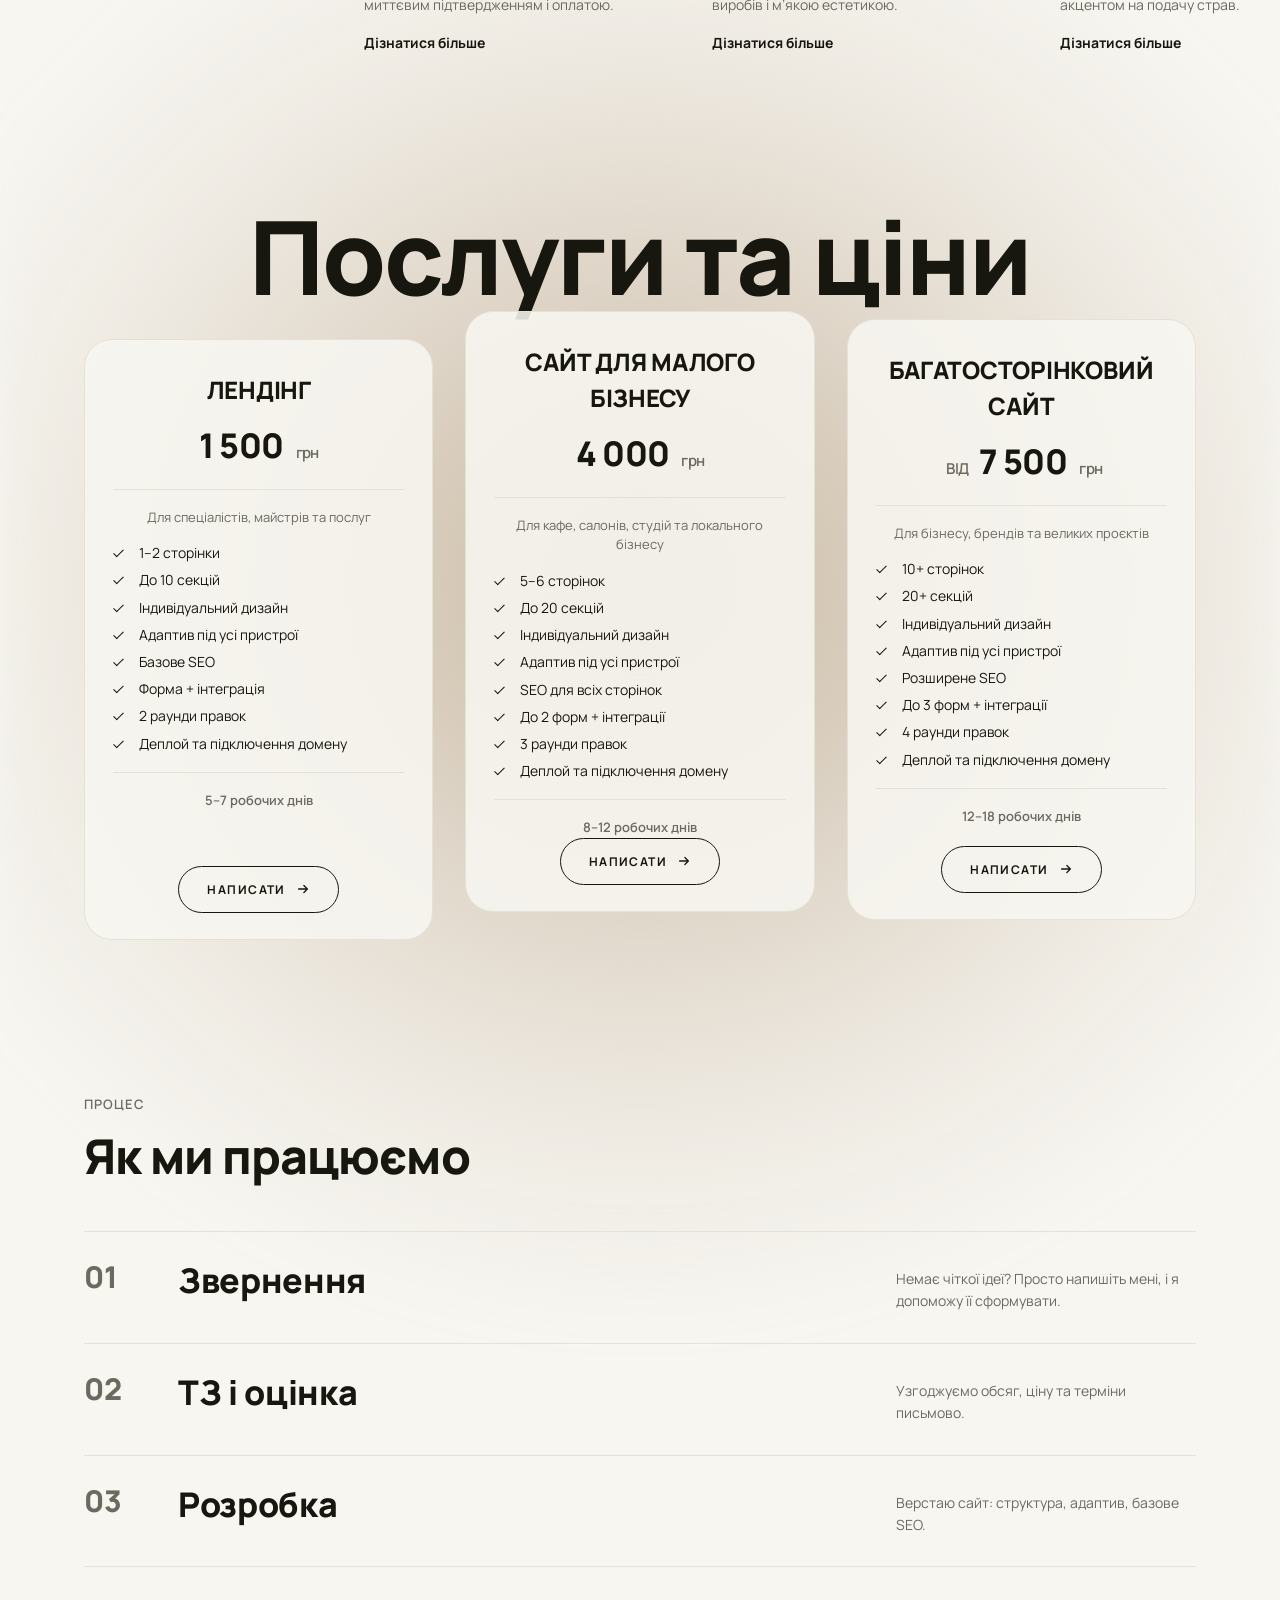
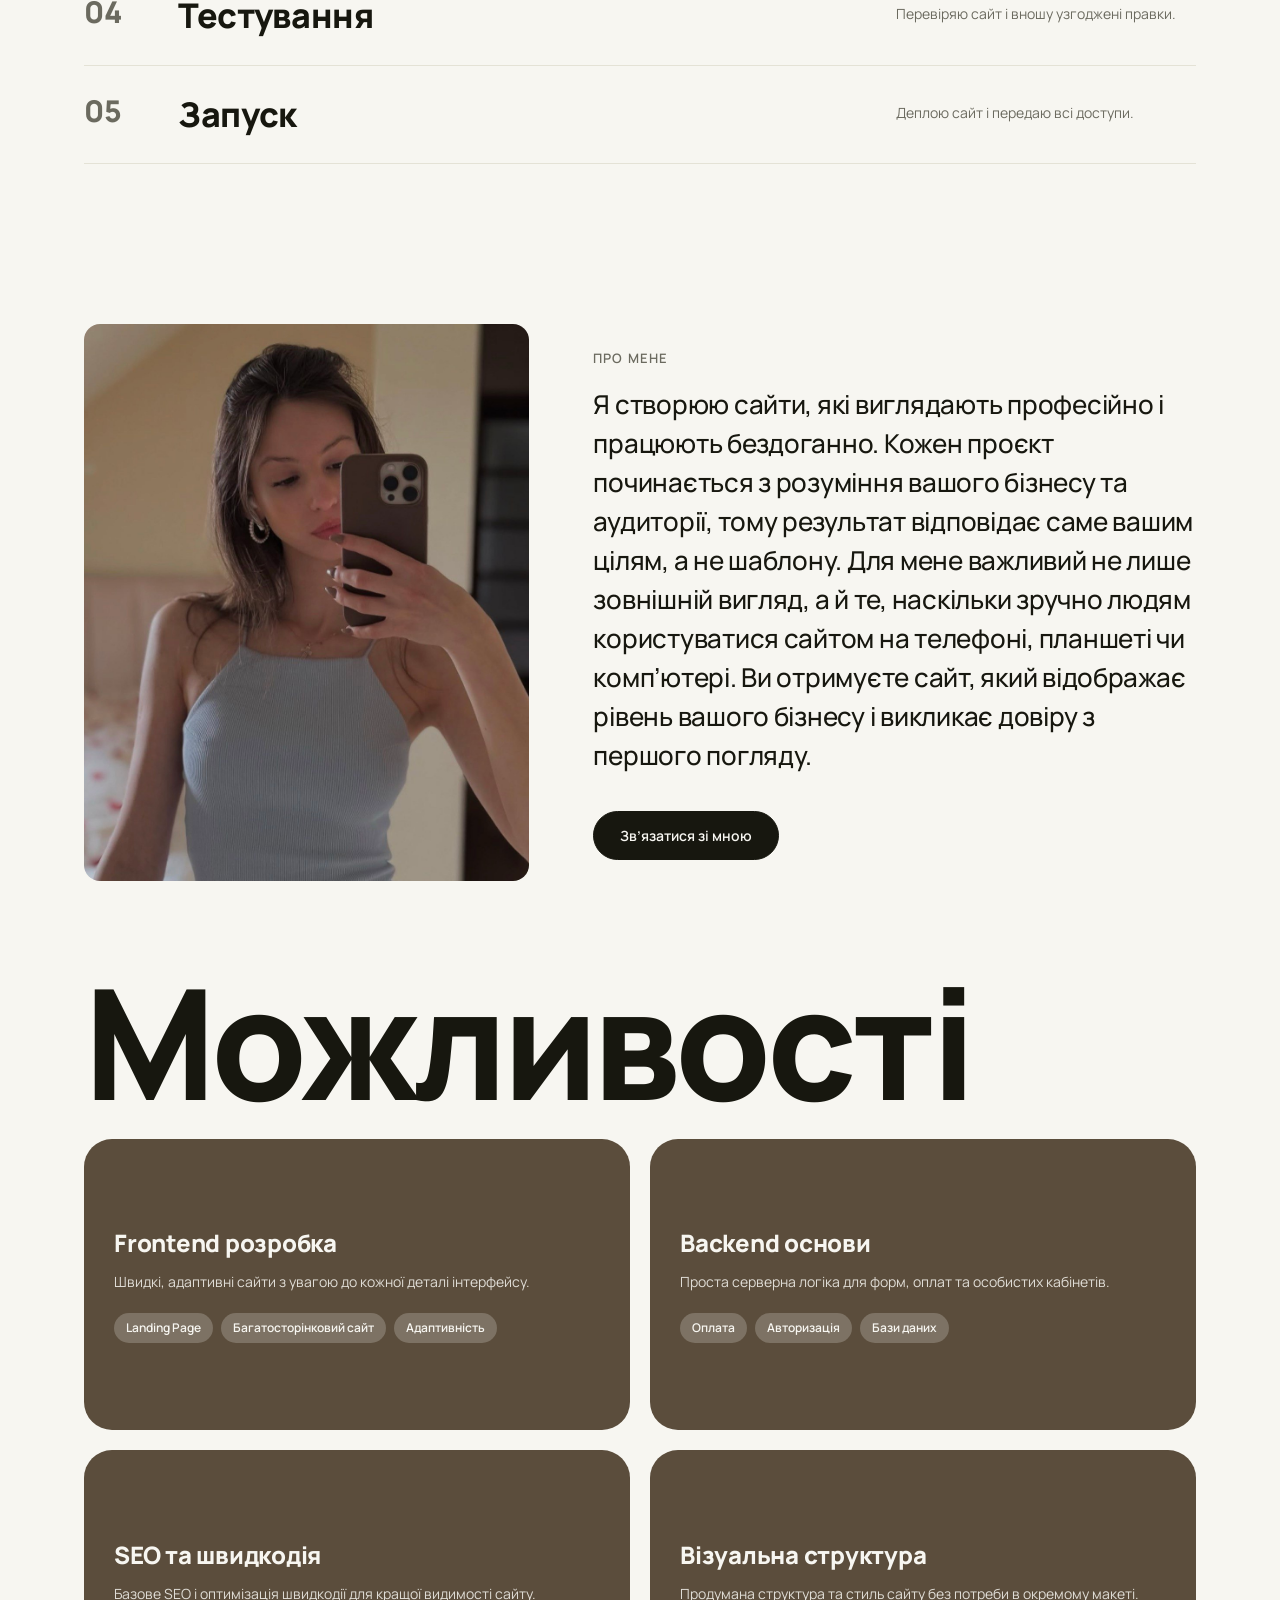
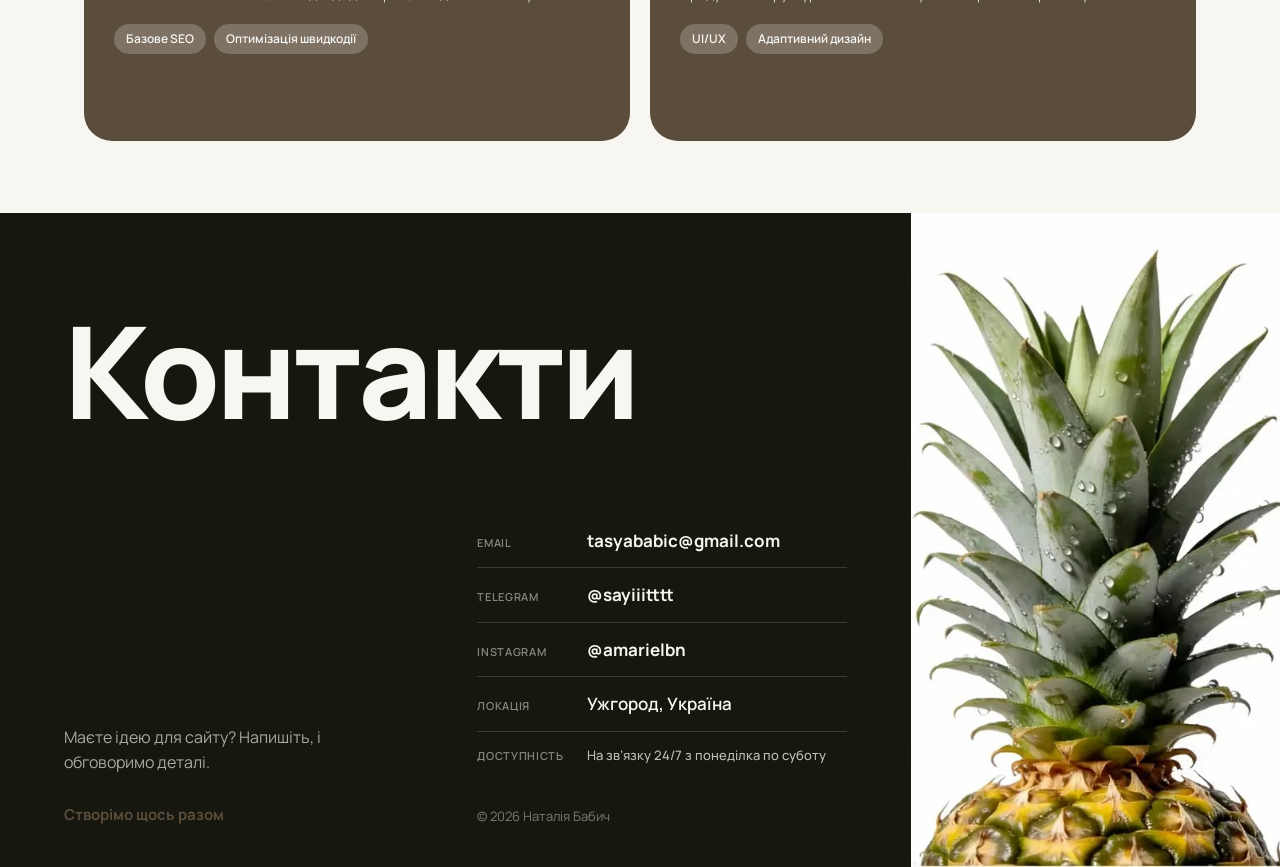
==== commit 5c8f3ba6: "Match the mobile preview width to the visitor's actual phone width" ====
--- a/index.html
+++ b/index.html
@@ -23,17 +23,17 @@
 <link href="https://fonts.googleapis.com/css2?family=Tenor+Sans&display=swap" rel="stylesheet" />
 <link href="https://fonts.googleapis.com/css2?family=Manrope:wght@200;300;400;500;600;700;800&display=swap" rel="stylesheet" />
 
-<link rel="stylesheet" href="css/variables.css?v=57" />
-<link rel="stylesheet" href="css/base.css?v=57" />
-<link rel="stylesheet" href="css/header.css?v=57" />
-<link rel="stylesheet" href="css/hero.css?v=57" />
-<link rel="stylesheet" href="css/projects.css?v=57" />
-<link rel="stylesheet" href="css/services.css?v=57" />
-<link rel="stylesheet" href="css/process.css?v=57" />
-<link rel="stylesheet" href="css/about.css?v=57" />
-<link rel="stylesheet" href="css/skills.css?v=57" />
-<link rel="stylesheet" href="css/footer.css?v=57" />
-<link rel="stylesheet" href="css/contact-modal.css?v=57" />
+<link rel="stylesheet" href="css/variables.css?v=58" />
+<link rel="stylesheet" href="css/base.css?v=58" />
+<link rel="stylesheet" href="css/header.css?v=58" />
+<link rel="stylesheet" href="css/hero.css?v=58" />
+<link rel="stylesheet" href="css/projects.css?v=58" />
+<link rel="stylesheet" href="css/services.css?v=58" />
+<link rel="stylesheet" href="css/process.css?v=58" />
+<link rel="stylesheet" href="css/about.css?v=58" />
+<link rel="stylesheet" href="css/skills.css?v=58" />
+<link rel="stylesheet" href="css/footer.css?v=58" />
+<link rel="stylesheet" href="css/contact-modal.css?v=58" />
 
 <script>
 window.PAGE_I18N = {
@@ -642,8 +642,8 @@
 </div>
 
 <script src="js/i18n.js"></script>
-<script src="js/main.js?v=57"></script>
-<script src="js/process.js?v=57"></script>
-<script src="js/contact-modal.js?v=57"></script>
+<script src="js/main.js?v=58"></script>
+<script src="js/process.js?v=58"></script>
+<script src="js/contact-modal.js?v=58"></script>
 </body>
 </html>
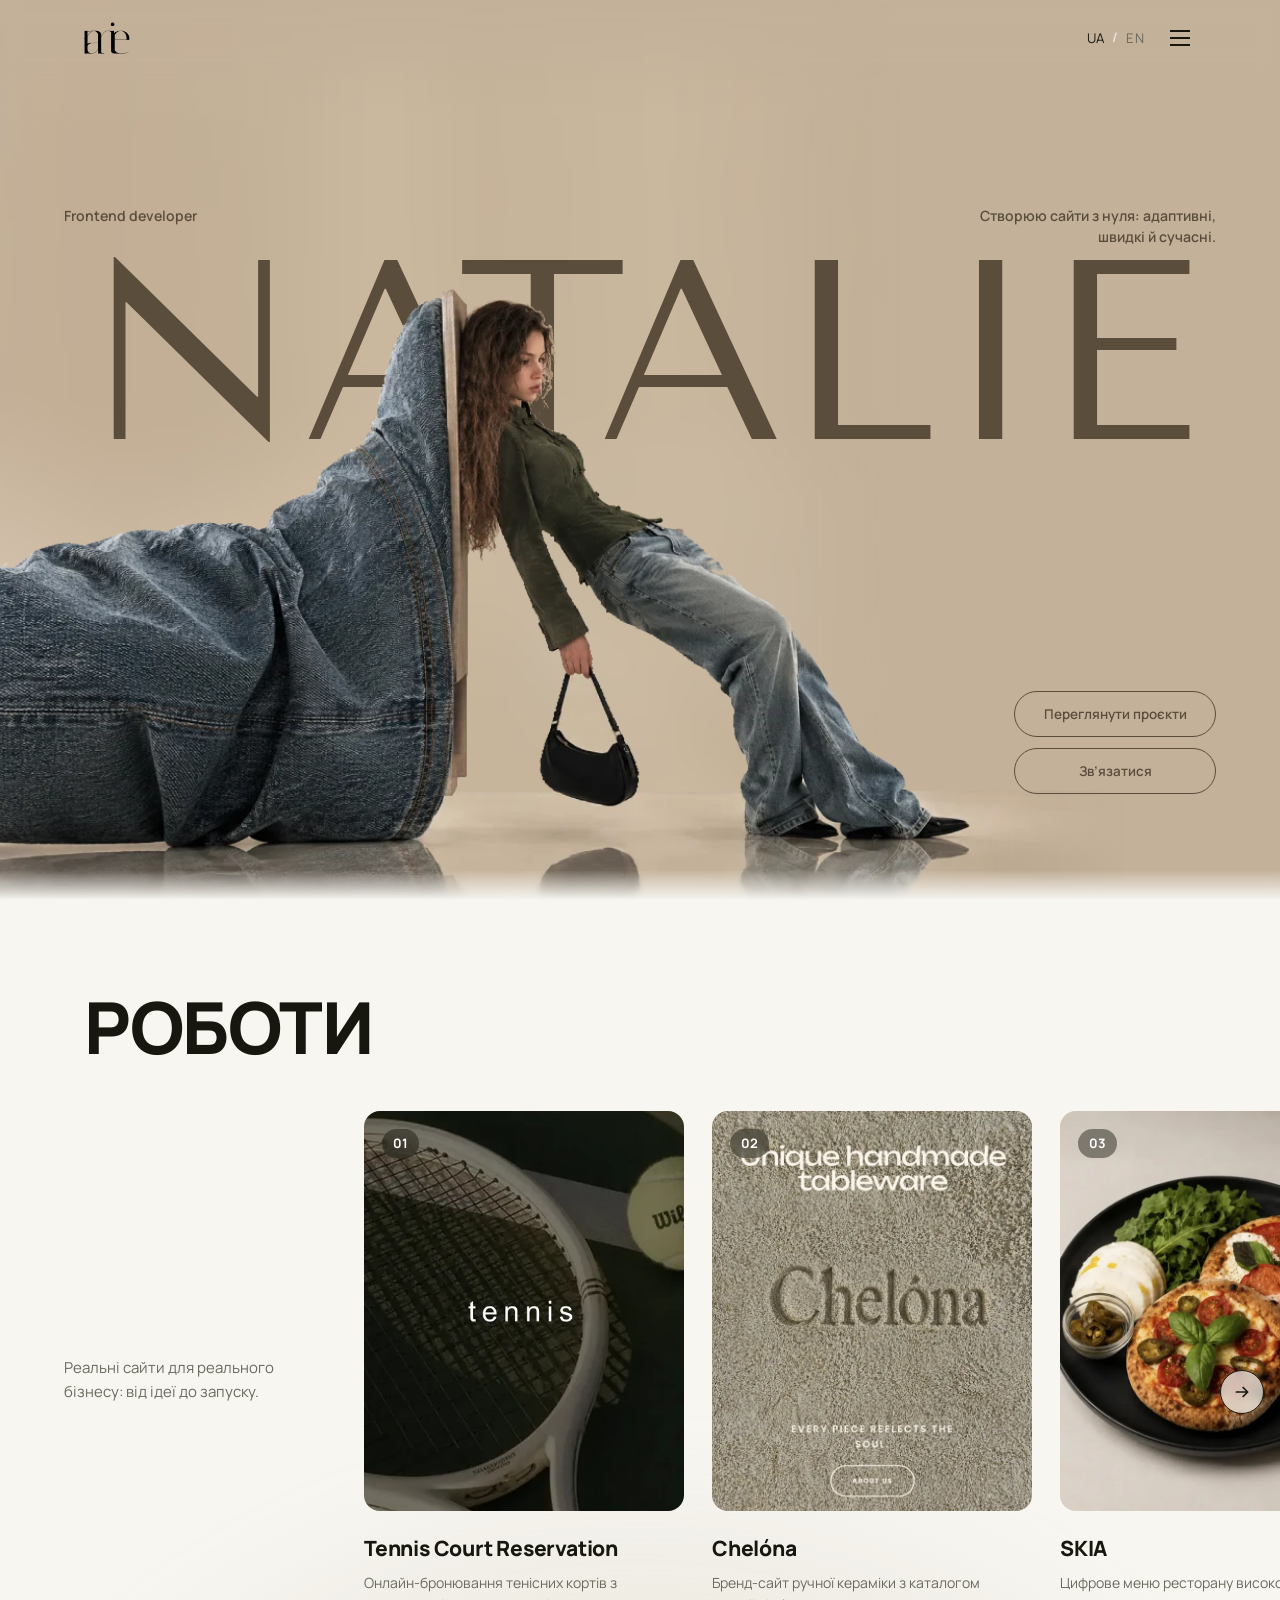
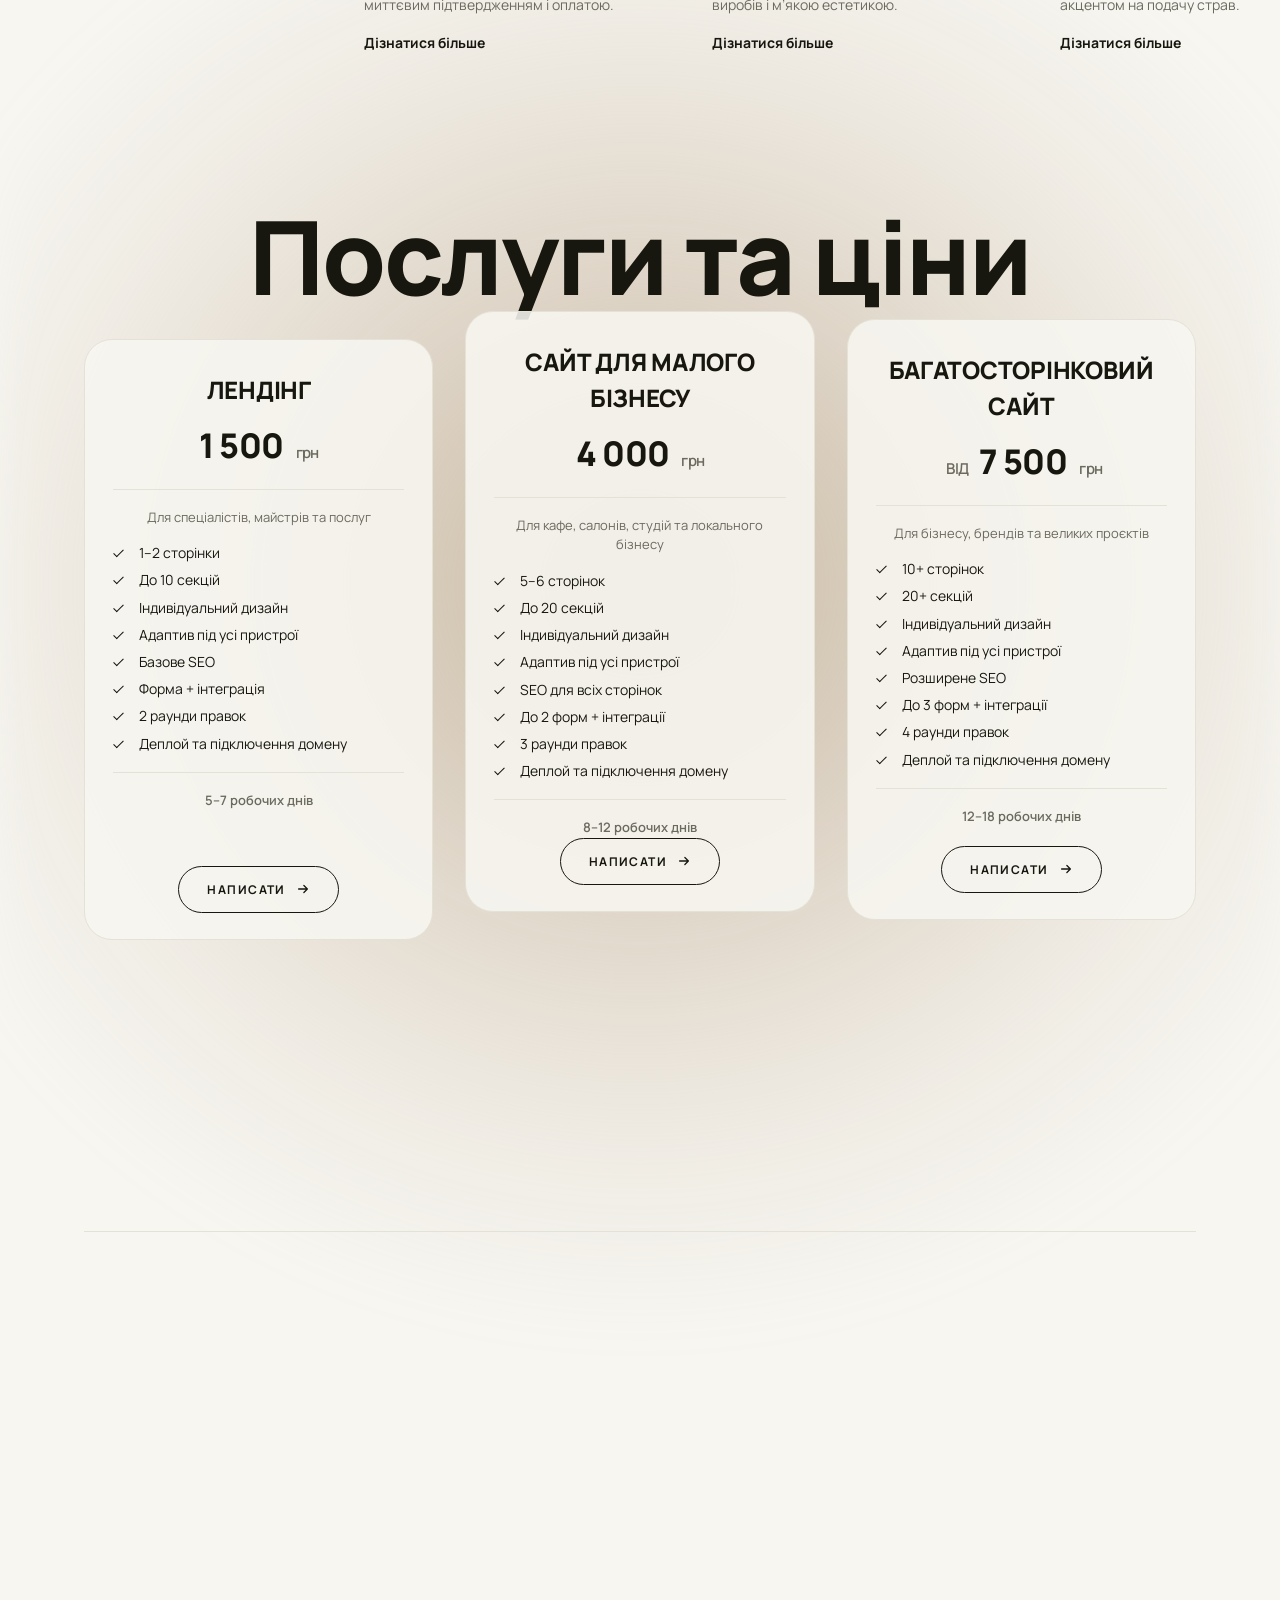
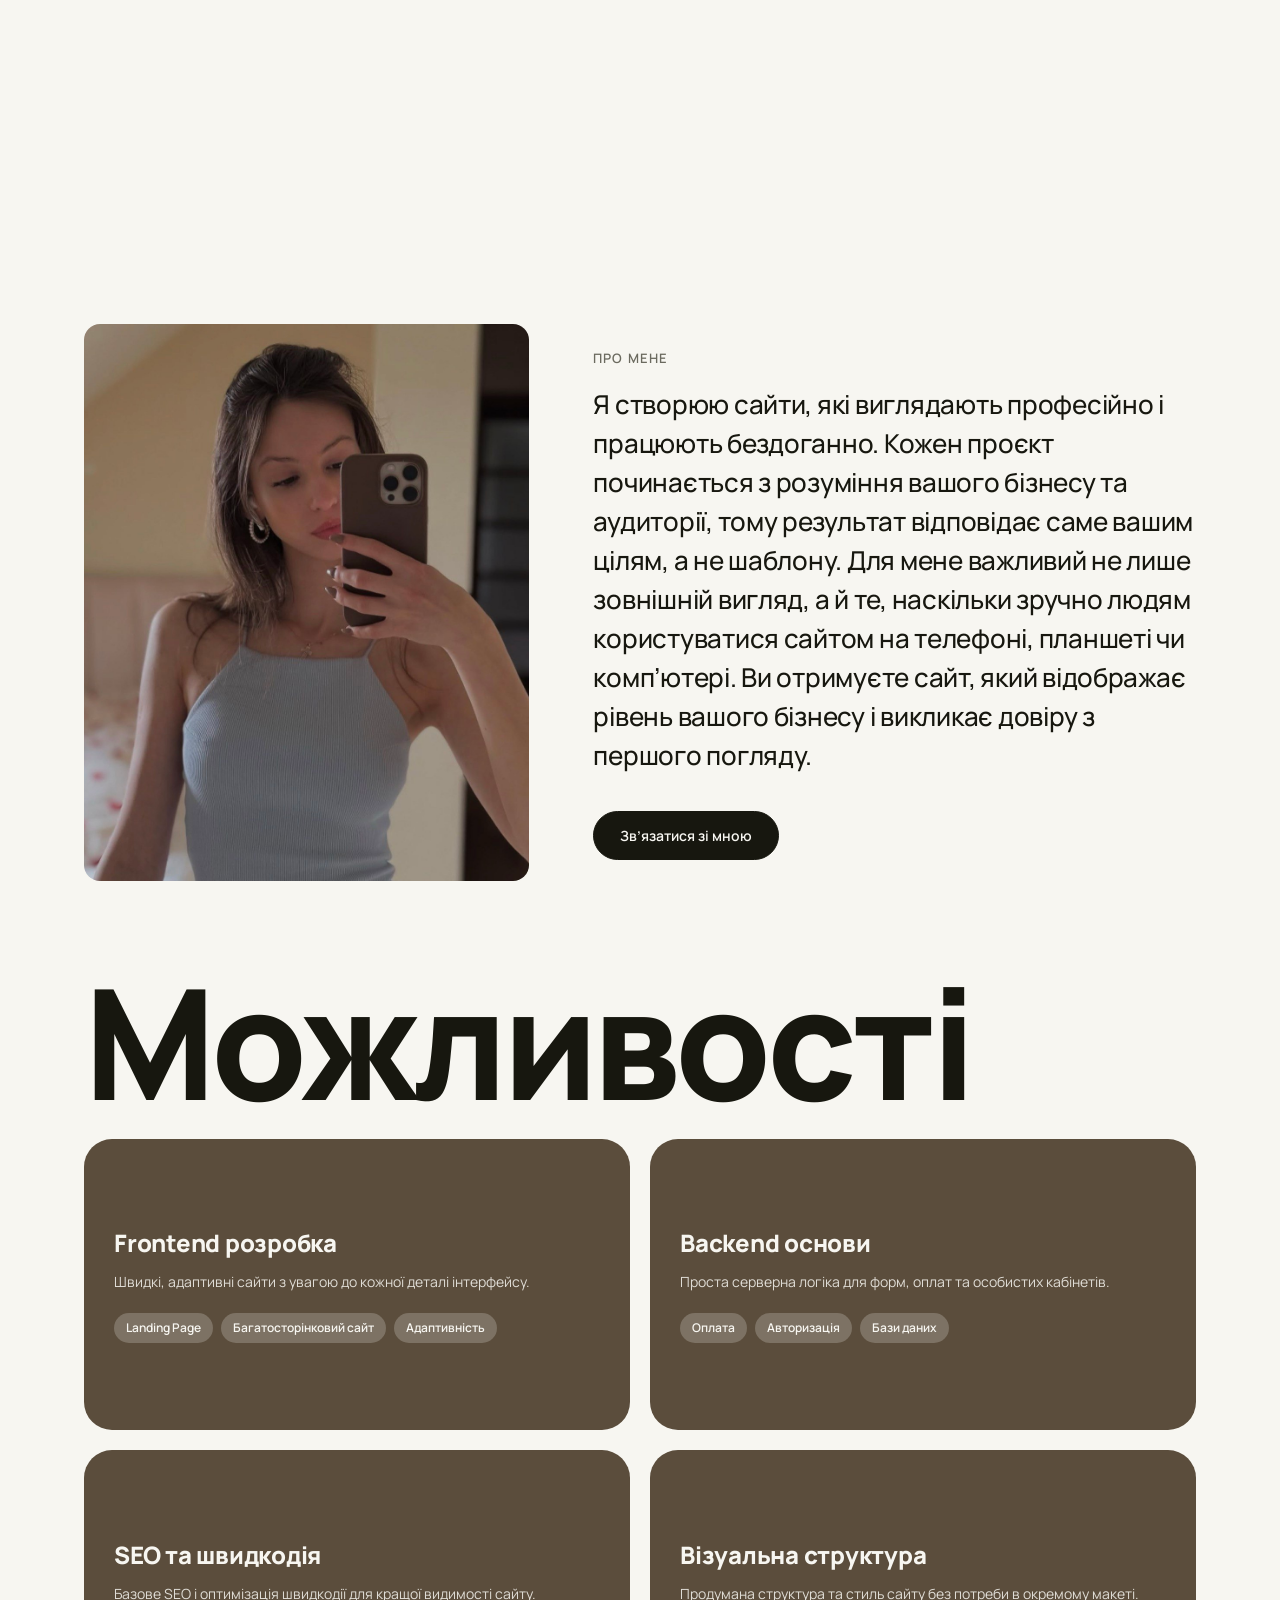
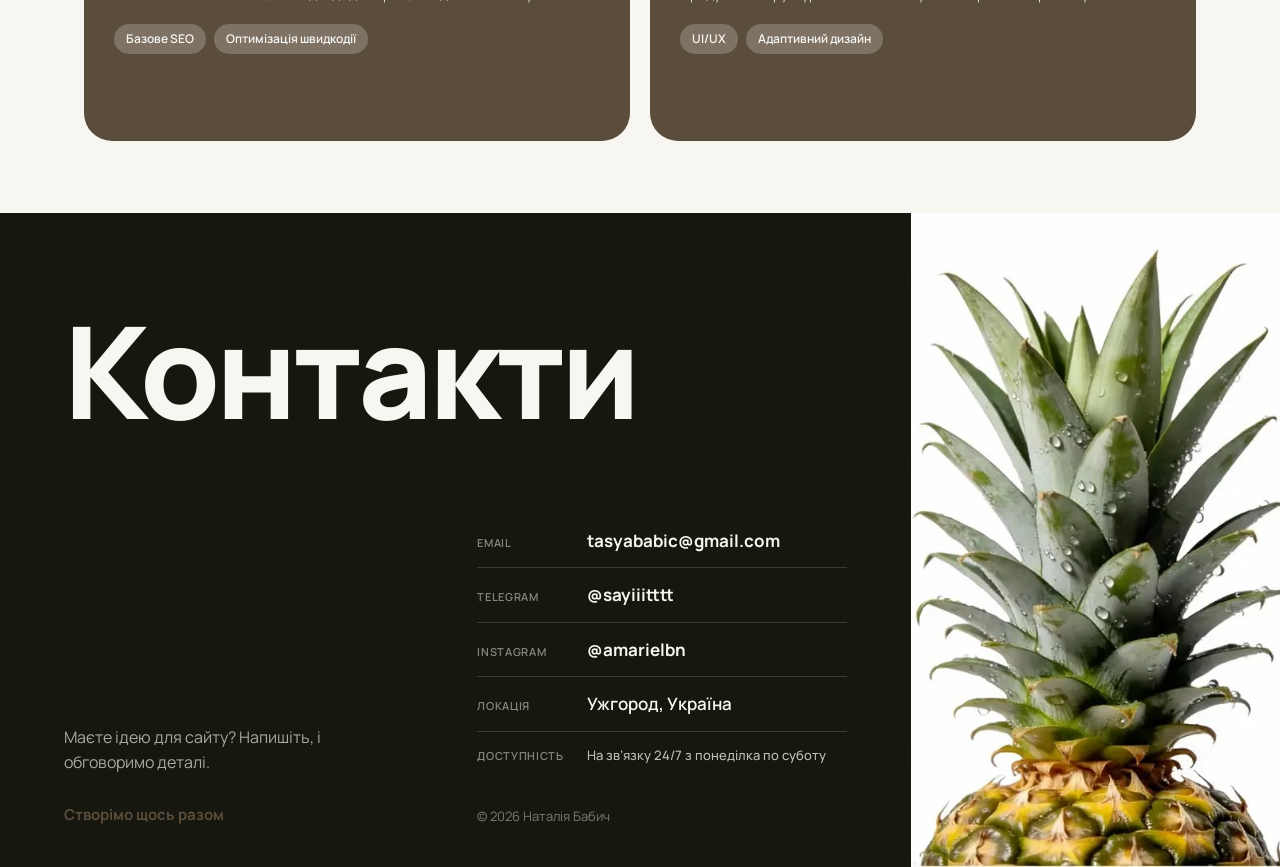
==== commit d008a2e6: "Preview system: phone-height mobile preview, tiny-screen overflow fixes" ====
--- a/index.html
+++ b/index.html
@@ -23,17 +23,17 @@
 <link href="https://fonts.googleapis.com/css2?family=Tenor+Sans&display=swap" rel="stylesheet" />
 <link href="https://fonts.googleapis.com/css2?family=Manrope:wght@200;300;400;500;600;700;800&display=swap" rel="stylesheet" />
 
-<link rel="stylesheet" href="css/variables.css?v=58" />
-<link rel="stylesheet" href="css/base.css?v=58" />
-<link rel="stylesheet" href="css/header.css?v=58" />
-<link rel="stylesheet" href="css/hero.css?v=58" />
-<link rel="stylesheet" href="css/projects.css?v=58" />
-<link rel="stylesheet" href="css/services.css?v=58" />
-<link rel="stylesheet" href="css/process.css?v=58" />
-<link rel="stylesheet" href="css/about.css?v=58" />
-<link rel="stylesheet" href="css/skills.css?v=58" />
-<link rel="stylesheet" href="css/footer.css?v=58" />
-<link rel="stylesheet" href="css/contact-modal.css?v=58" />
+<link rel="stylesheet" href="css/variables.css?v=62" />
+<link rel="stylesheet" href="css/base.css?v=62" />
+<link rel="stylesheet" href="css/header.css?v=62" />
+<link rel="stylesheet" href="css/hero.css?v=62" />
+<link rel="stylesheet" href="css/projects.css?v=62" />
+<link rel="stylesheet" href="css/services.css?v=62" />
+<link rel="stylesheet" href="css/process.css?v=62" />
+<link rel="stylesheet" href="css/about.css?v=62" />
+<link rel="stylesheet" href="css/skills.css?v=62" />
+<link rel="stylesheet" href="css/footer.css?v=62" />
+<link rel="stylesheet" href="css/contact-modal.css?v=62" />
 
 <script>
 window.PAGE_I18N = {
@@ -642,8 +642,8 @@
 </div>
 
 <script src="js/i18n.js"></script>
-<script src="js/main.js?v=58"></script>
-<script src="js/process.js?v=58"></script>
-<script src="js/contact-modal.js?v=58"></script>
+<script src="js/main.js?v=62"></script>
+<script src="js/process.js?v=62"></script>
+<script src="js/contact-modal.js?v=62"></script>
 </body>
 </html>
--- a/css/footer.css
+++ b/css/footer.css
@@ -173,3 +173,19 @@
     display: none;
   }
 }
+
+@media (max-width: 360px) {
+  .footer__heading {
+    font-size: 15.5vw;
+  }
+
+  .footer__link-value {
+    min-width: 0;
+    font-size: 15px;
+    overflow-wrap: anywhere;
+  }
+
+  .footer__link-label {
+    width: 78px;
+  }
+}
